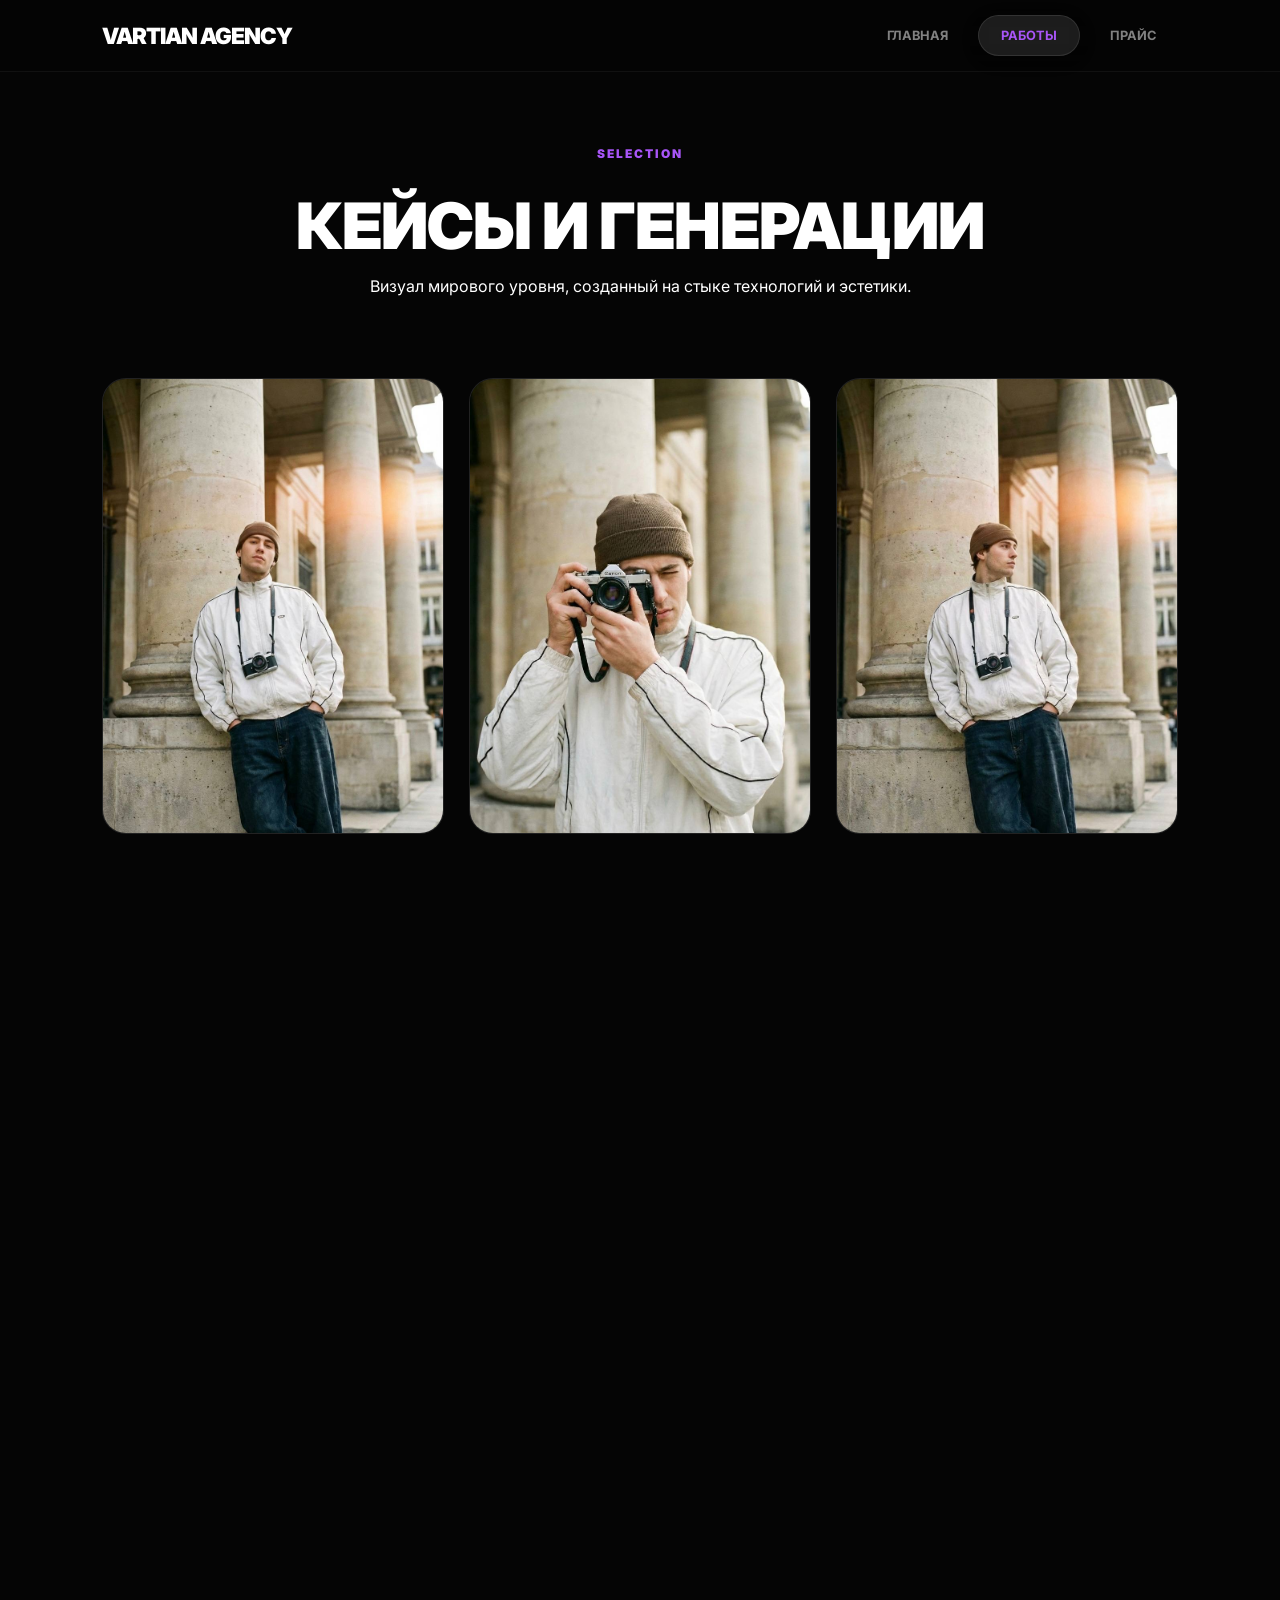
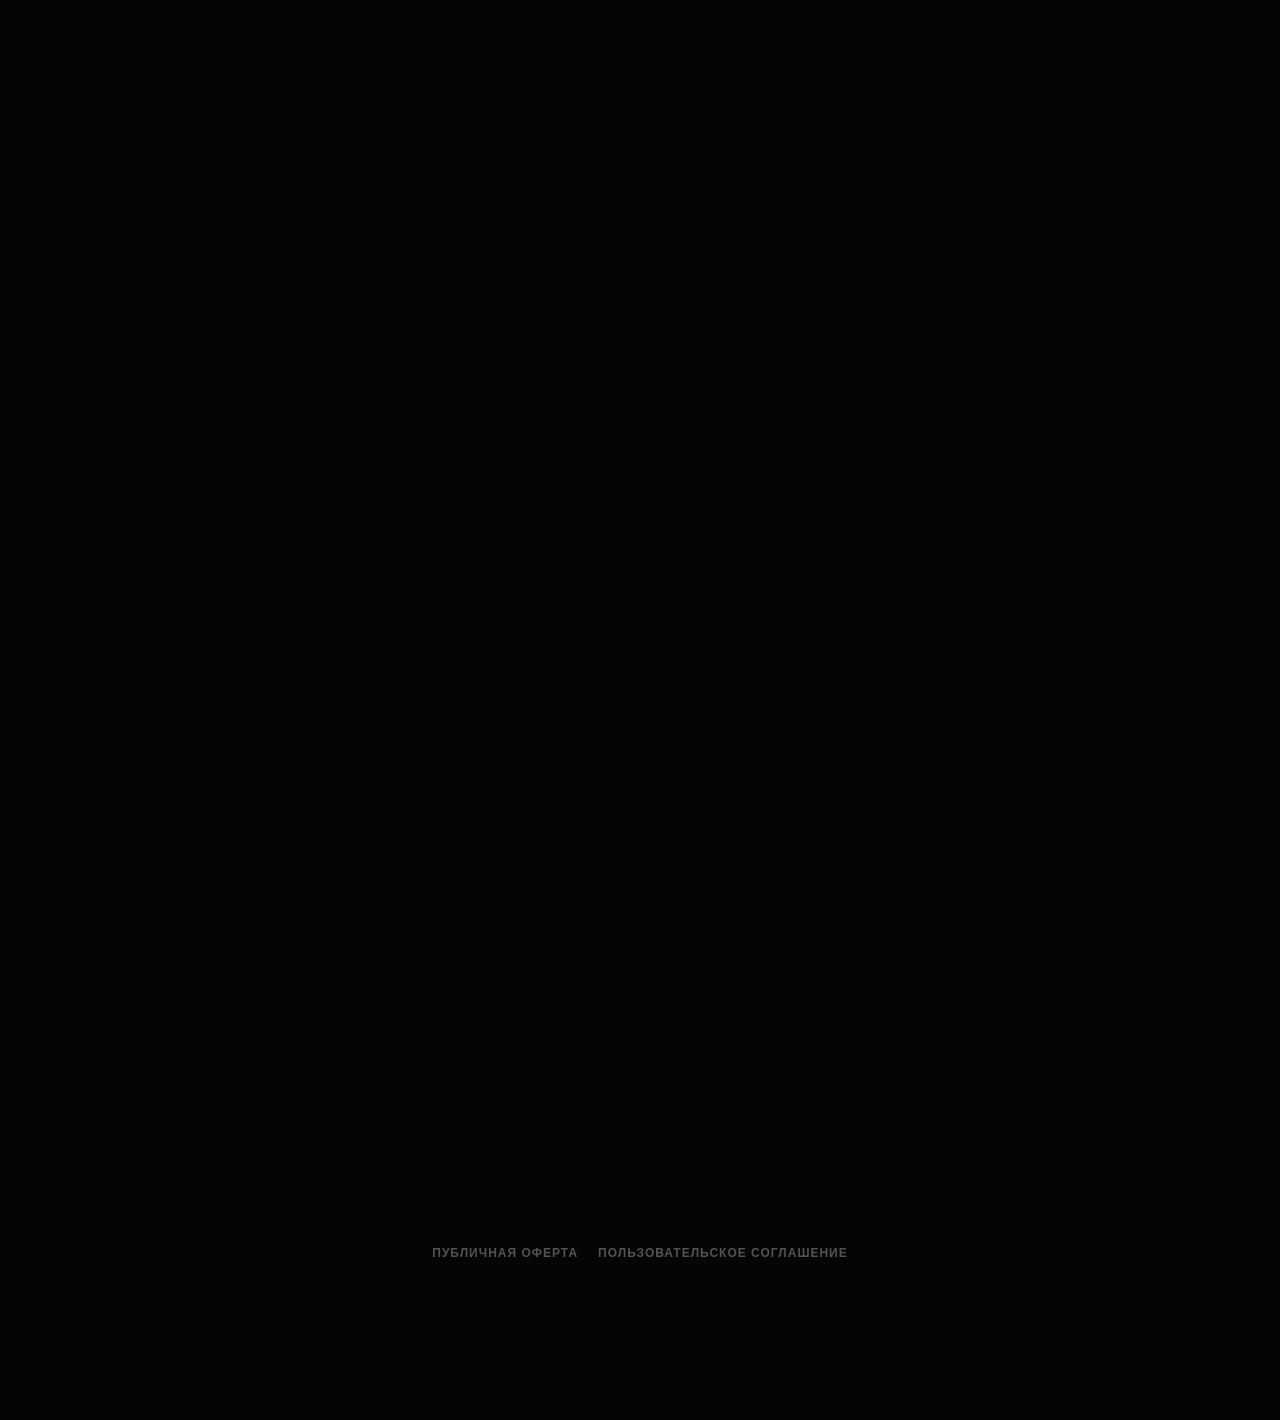
==== portfolio.html @ c9caf57c "Add files via upload" ====
<!DOCTYPE html>
<html lang="ru">
<head>
    <meta charset="UTF-8">
    <meta name="viewport" content="width=device-width, initial-scale=1.0">
    <title>Работы | Vartian Agency</title>
    
    <!-- Премиальный шрифт Inter -->
    <link href="https://fonts.googleapis.com/css2?family=Inter:wght@400;700;900&display=swap" rel="stylesheet">
    
    <!-- Анимации AOS -->
    <link href="https://unpkg.com/aos@2.3.1/dist/aos.css" rel="stylesheet">
    
    <!-- Твой файл стилей -->
    <link rel="stylesheet" href="style.css">
</head>
<body>

    <!-- НАВИГАЦИЯ: Liquid Glass (Работы активны) -->
    <nav>
        <div class="logo">Vartian Agency</div>
        <div class="nav-links">
            <a href="index.html">Главная</a>
            <a href="portfolio.html" class="active">Работы</a>
            <a href="prices.html">Прайс</a>
        </div>
    </nav>

    <section class="content-page">
        <!-- Шапка страницы -->
        <header class="page-header" data-aos="fade-down">
            <span class="tag">Selection</span>
            <h1>КЕЙСЫ И ГЕНЕРАЦИИ</h1>
            <p>Визуал мирового уровня, созданный на стыке технологий и эстетики.</p>
        </header>

        <!-- ГРИД РАБОТ (3 колонки x 5 рядов = 15 работ) -->
        <div class="portfolio-grid">
            
            <!-- РЯД 1 -->
            <div class="portfolio-item" data-aos="fade-up">
                <div class="item-overlay"><span>ART 1</span></div>
                <img src="img/1.jpg" alt="Vartian Agency Work 1">
            </div>
            <div class="portfolio-item" data-aos="fade-up" data-aos-delay="100">
                <div class="item-overlay"><span>ART 2</span></div>
                <img src="img/2.jpg" alt="Vartian Agency Work 2">
            </div>
            <div class="portfolio-item" data-aos="fade-up" data-aos-delay="200">
                <div class="item-overlay"><span>ART 3</span></div>
                <img src="img/3.jpg" alt="Vartian Agency Work 3">
            </div>

            <!-- РЯД 2 -->
            <div class="portfolio-item" data-aos="fade-up">
                <div class="item-overlay"><span>ART 4</span></div>
                <img src="img/4.jpg" alt="Vartian Agency Work 4">
            </div>
            <div class="portfolio-item" data-aos="fade-up" data-aos-delay="100">
                <div class="item-overlay"><span>ART 5</span></div>
                <img src="img/5.jpg" alt="Vartian Agency Work 5">
            </div>
            <div class="portfolio-item" data-aos="fade-up" data-aos-delay="200">
                <div class="item-overlay"><span>ART 6</span></div>
                <img src="img/6.jpg" alt="Vartian Agency Work 6">
            </div>

            <!-- РЯД 3 -->
            <div class="portfolio-item" data-aos="fade-up">
                <div class="item-overlay"><span>ART 7</span></div>
                <img src="img/7.jpg" alt="Vartian Agency Work 7">
            </div>
            <div class="portfolio-item" data-aos="fade-up" data-aos-delay="100">
                <div class="item-overlay"><span>ART 8</span></div>
                <img src="img/8.jpg" alt="Vartian Agency Work 8">
            </div>
            <div class="portfolio-item" data-aos="fade-up" data-aos-delay="200">
                <div class="item-overlay"><span>ART 9</span></div>
                <img src="img/9.jpg" alt="Vartian Agency Work 9">
            </div>

            <!-- РЯД 4 -->
            <div class="portfolio-item" data-aos="fade-up">
                <div class="item-overlay"><span>ART 10</span></div>
                <img src="img/10.jpg" alt="Vartian Agency Work 10">
            </div>
            <div class="portfolio-item" data-aos="fade-up" data-aos-delay="100">
                <div class="item-overlay"><span>ART 11</span></div>
                <img src="img/11.jpg" alt="Vartian Agency Work 11">
            </div>
            <div class="portfolio-item" data-aos="fade-up" data-aos-delay="200">
                <div class="item-overlay"><span>ART 12</span></div>
                <img src="img/12.jpg" alt="Vartian Agency Work 12">
            </div>

            <!-- РЯД 5 (НОВЫЙ) -->
            <div class="portfolio-item" data-aos="fade-up">
                <div class="item-overlay"><span>ART 13</span></div>
                <img src="img/13.jpg" alt="Vartian Agency Work 13">
            </div>
            <div class="portfolio-item" data-aos="fade-up" data-aos-delay="100">
                <div class="item-overlay"><span>ART 14</span></div>
                <img src="img/14.jpg" alt="Vartian Agency Work 14">
            </div>
            <div class="portfolio-item" data-aos="fade-up" data-aos-delay="200">
                <div class="item-overlay"><span>ART 15</span></div>
                <img src="img/15.jpg" alt="Vartian Agency Work 15">
            </div>

        </div>
    </section>

    <!-- ЮРИДИЧЕСКИЙ БЛОК -->
    <div class="legal-footer">
        <button class="legal-btn" onclick="openModal('oferta')">Публичная оферта</button>
        <button class="legal-btn" onclick="openModal('agreement')">Пользовательское соглашение</button>
    </div>

    <!-- МОДАЛКА: ОФЕРТА -->
    <div id="oferta" class="modal-overlay" onclick="closeModal('oferta')">
        <div class="modal-content" onclick="event.stopPropagation()">
            <button class="modal-close" onclick="closeModal('oferta')">&times;</button>
            <h2 style="margin-bottom:25px;">ПУБЛИЧНАЯ ОФЕРТА</h2>
            <p>Настоящая оферта является официальным предложением Леонида Вартиана (далее — Исполнитель) для любого физического или юридического лица (далее — Заказчик) заключить договор на оказание услуг по генерации AI-визуала.</p>
            <p><b>1. Предмет договора:</b> Создание цифровых изображений и видеороликов с использованием нейросетей по техническому заданию Заказчика.</p>
            <p><b>2. Оплата:</b> Услуги оказываются на условиях 100% предоплаты, если иное не оговорено индивидуально.</p>
            <p><b>3. Права:</b> Все исключительные права на финальные изображения переходят к Заказчику после полной оплаты.</p>
        </div>
    </div>

    <!-- МОДАЛКА: СОГЛАШЕНИЕ -->
    <div id="agreement" class="modal-overlay" onclick="closeModal('agreement')">
        <div class="modal-content" onclick="event.stopPropagation()">
            <button class="modal-close" onclick="closeModal('agreement')">&times;</button>
            <h2 style="margin-bottom:25px;">ПОЛЬЗОВАТЕЛЬСКОЕ СОГЛАШЕНИЕ</h2>
            <p>Используя данный сайт, вы соглашаетесь с условиями использования материалов и политикой конфиденциальности.</p>
            <p><b>1.</b> Сайт носит информационный характер и представляет портфолио AI-креатора Леонида Вартиана.</p>
            <p><b>2.</b> Копирование и использование изображений из раздела "Портфолио" без разрешения автора запрещено.</p>
            <p><b>3.</b> Исполнитель не несет ответственности за то, как Заказчик использует сгенерированный контент в дальнейшем.</p>
        </div>
    </div>

    <footer></footer>

    <!-- Скрипты -->
    <script src="https://unpkg.com/aos@2.3.1/dist/aos.js"></script>
    <script>
        AOS.init({ duration: 1000 });

        function openModal(id) { 
            const m = document.getElementById(id);
            if(m) { 
                m.style.display = 'flex'; 
                document.body.style.overflow = 'hidden'; 
            }
        }
        function closeModal(id) { 
            const m = document.getElementById(id);
            if(m) { 
                m.style.display = 'none'; 
                document.body.style.overflow = 'auto'; 
            }
        }
    </script>
</body>
</html>
---- style.css ----
/* =========================================
   1. ФУНДАМЕНТ
   ========================================= */
:root {
    --bg: #050505;
    --card: #0f0f0f;
    --accent: #a855f7;
    --text: #ffffff;
    --text-dim: #a1a1aa;
    --border: rgba(255, 255, 255, 0.08);
    --transition: 0.4s cubic-bezier(0.4, 0, 0.2, 1);
}

* { margin: 0; padding: 0; box-sizing: border-box; }
html { scroll-behavior: smooth; }
body { font-family: 'Inter', sans-serif; background-color: var(--bg); color: var(--text); line-height: 1.5; overflow-x: hidden; }

/* 2. НАВИГАЦИЯ (LIQUID GLASS) */
nav {
    position: fixed; top: 0; width: 100%; display: flex; justify-content: space-between; align-items: center;
    padding: 15px 8%; background: rgba(5, 5, 5, 0.75); backdrop-filter: blur(20px); -webkit-backdrop-filter: blur(20px);
    z-index: 1000; border-bottom: 1px solid rgba(255, 255, 255, 0.05);
}
.logo { font-weight: 900; font-size: 1.4rem; letter-spacing: -1px; text-transform: uppercase; }
.nav-links { display: flex; align-items: center; gap: 8px; }
.nav-links a {
    color: var(--text); text-decoration: none; font-size: 0.8rem; font-weight: 700; text-transform: uppercase;
    padding: 10px 22px; border-radius: 50px; transition: all 0.4s; opacity: 0.5;
}
.nav-links a.active {
    opacity: 1; color: var(--accent); background: rgba(255, 255, 255, 0.1); 
    backdrop-filter: blur(12px); border: 1px solid rgba(255, 255, 255, 0.1);
    box-shadow: 0 4px 15px rgba(0, 0, 0, 0.4);
}

/* 3. ГЛАВНАЯ СТРАНИЦА (HERO & ABOUT) */
.hero { height: 100vh; display: flex; flex-direction: column; justify-content: center; align-items: center; text-align: center; padding: 0 10%; }
.hero h1 { font-size: clamp(3rem, 10vw, 6.5rem); line-height: 0.95; font-weight: 900; letter-spacing: -3px; margin-bottom: 25px; }
.hero h1 span { background: linear-gradient(to bottom, #fff, var(--accent)); -webkit-background-clip: text; -webkit-text-fill-color: transparent; }
.hero p { color: var(--text-dim); max-width: 550px; font-size: 1.1rem; margin-bottom: 35px; }
.hero-btns { display: flex; gap: 15px; }

.about-section { padding: 100px 8%; }
.about-content { display: flex; align-items: center; justify-content: space-between; gap: 60px; max-width: 1200px; margin: 0 auto; }
.about-content .text-block { flex: 1.2; text-align: left; }
.about-content h2 { font-size: 2.8rem; text-align: left; margin-bottom: 25px; line-height: 1.1; font-weight: 900; }
.about-content p { color: var(--text-dim); font-size: 1.05rem; margin-bottom: 20px; }

.image-placeholder { 
    flex: 0.8; height: 500px; background: #111; border-radius: 30px; 
    position: relative; border: 1px solid var(--border); overflow: hidden; 
}
.image-placeholder img { width: 100%; height: 100%; object-fit: cover; display: block; }

/* 4. ЗАГОЛОВКИ СЕКЦИЙ И ПРЕИМУЩЕСТВА */
.section-title-styled { text-align: center; margin-bottom: 60px; }
.section-title-styled h2 { font-size: clamp(2.5rem, 5vw, 3.5rem); font-weight: 900; text-transform: uppercase; letter-spacing: -1px; }

.benefit-grid { display: grid; grid-template-columns: repeat(auto-fit, minmax(280px, 1fr)); gap: 25px; max-width: 1100px; margin: 0 auto; }
.benefit-card { background: var(--card); padding: 40px; border-radius: 28px; border: 1px solid var(--border); transition: 0.3s; }
.benefit-card h3 { font-size: 1.35rem; font-weight: 800; margin-bottom: 15px; color: #fff; }

/* 5. ПОРТФОЛИО ГРИД (3 КОЛОНКИ) */
.content-page { padding: 140px 8% 50px; }
.page-header { text-align: center; margin-bottom: 80px; }
.page-header h1 { font-size: clamp(2.5rem, 5vw, 4rem); font-weight: 900; text-transform: uppercase; letter-spacing: -1px; }

.portfolio-grid { display: grid; grid-template-columns: repeat(3, 1fr); gap: 25px; max-width: 1400px; margin: 0 auto; }
.portfolio-item { background: var(--card); border-radius: 24px; border: 1px solid var(--border); aspect-ratio: 3/4; overflow: hidden; position: relative; transition: 0.4s; }
.portfolio-item img { width: 100%; height: 100%; object-fit: cover; display: block; }
.item-overlay { position: absolute; top: 0; left: 0; width: 100%; height: 100%; background: rgba(168, 85, 247, 0.5); backdrop-filter: blur(6px); display: flex; align-items: center; justify-content: center; opacity: 0; transition: 0.3s; z-index: 2; }
.item-overlay span { font-weight: 900; text-transform: uppercase; font-size: 0.85rem; letter-spacing: 1px; }

/* 6. ПРАЙС-ЛИСТ */
.price-section-title { text-align: center; width: 100%; margin: 100px auto 60px; display: flex; flex-direction: column; align-items: center; }
.price-section-title h2 { font-size: clamp(2.5rem, 5vw, 4rem); font-weight: 900; text-transform: uppercase; letter-spacing: -1px; }

.price-grid { display: grid; grid-template-columns: repeat(auto-fit, minmax(320px, 1fr)); gap: 30px; max-width: 1200px; margin: 0 auto; }
.price-card { 
    background: linear-gradient(145deg, #0f0f0f, #050505); 
    padding: 50px 40px; border-radius: 35px; border: 1px solid var(--border); 
    display: flex; flex-direction: column; transition: var(--transition); 
    box-shadow: inset 0 0 20px rgba(255, 255, 255, 0.01);
}
.price-card:hover { border-color: rgba(168, 85, 247, 0.4); transform: translateY(-5px); box-shadow: 0 10px 30px rgba(0, 0, 0, 0.5), inset 0 0 20px rgba(168, 85, 247, 0.05); }
.price-card.exclusive { border: 2px solid var(--accent); box-shadow: 0 0 30px rgba(168, 85, 247, 0.1); }
.cost { font-size: 2.5rem; font-weight: 900; margin: 20px 0; color: #fff; letter-spacing: -1px; }
.price-card ul { list-style: none; margin: 20px 0; flex-grow: 1; }
.price-card ul li::before { content: "—"; color: var(--accent); margin-right: 12px; font-weight: bold; }

/* 7. MODERN CTA (С ЖИРНЫМ ШРИФТОМ) */
.modern-cta { padding: 150px 0; text-align: center; border-top: 1px solid rgba(255,255,255,0.05); margin-top: 100px; }
.cta-tag { font-weight: 900; font-size: 0.85rem; text-transform: uppercase; letter-spacing: 5px; color: var(--accent); display: block; margin-bottom: 35px; }
.modern-cta h2 { font-size: clamp(3.5rem, 12vw, 8.5rem); font-weight: 900; letter-spacing: -5px; line-height: 0.85; margin-bottom: 50px; }
.modern-cta h2 span { color: transparent; -webkit-text-stroke: 1px rgba(255,255,255,0.3); }

.cta-action p { 
    color: #fff; font-size: 1.4rem; max-width: 700px; margin: 0 auto 50px; 
    line-height: 1.4; font-weight: 900; letter-spacing: 2px; 
    text-transform: uppercase; opacity: 0.9; text-shadow: 0 0 20px rgba(168, 85, 247, 0.3); 
}

/* 8. МАНИФЕСТ (ИСПРАВЛЕННЫЙ ОТСТУП) */
.manifesto { 
    padding: 120px 8% 80px; /* Увеличил отступ сверху, чтобы блоки не слипались */
    display: flex; justify-content: center; 
}
.manifesto-box { 
    background: linear-gradient(135deg, #0a0a0a, #000); padding: 85px 50px; 
    border-radius: 45px; text-align: center; border: 1px solid var(--accent); 
    max-width: 950px; width: 100%; display: flex; flex-direction: column; align-items: center; 
}
.manifesto-box h2 { font-size: clamp(2.5rem, 5vw, 3.5rem); font-weight: 900; margin-bottom: 25px; }
.manifesto-box p { color: var(--text-dim); font-size: 1.15rem; max-width: 720px; margin-bottom: 50px; line-height: 1.6; }

/* 9. ЮРИДИЧЕСКИЙ БЛОК (Z-INDEX 9999) */
.legal-footer { padding: 40px 0 60px; text-align: center; display: flex; justify-content: center; gap: 20px; }
.legal-btn { background: none; border: none; color: var(--text-dim); font-size: 0.75rem; font-weight: 700; text-transform: uppercase; letter-spacing: 1px; cursor: pointer; opacity: 0.5; transition: 0.3s; }
.legal-btn:hover { opacity: 1; color: var(--accent); }

.modal-overlay { position: fixed; top: 0; left: 0; width: 100%; height: 100%; background: rgba(0,0,0,0.9); backdrop-filter: blur(15px); -webkit-backdrop-filter: blur(15px); display: none; justify-content: center; align-items: center; z-index: 9999; }
.modal-content { background: var(--card); width: 90%; max-width: 550px; border-radius: 35px; padding: 50px 40px; border: 1px solid var(--border); position: relative; max-height: 85vh; overflow-y: auto; text-align: left; }
.modal-close { position: absolute; top: 25px; right: 25px; color: #fff; font-size: 2.2rem; border: none; background: none; cursor: pointer; line-height: 1; opacity: 0.5; transition: 0.3s; }

/* 10. КНОПКИ (ВОССТАНОВЛЕНИЕ ДИЗАЙНА) */
.tag, .alert { font-weight: 900; font-size: 0.75rem; text-transform: uppercase; letter-spacing: 2px; color: var(--accent); margin-bottom: 15px; display: inline-block; }
.alert { background: var(--accent); color: #fff; padding: 5px 15px; border-radius: 6px; }

.btn-main { 
    display: inline-block; background: var(--accent); color: white; padding: 18px 45px; 
    border-radius: 16px; text-decoration: none; font-weight: 700; transition: var(--transition); 
    border: none; box-shadow: 0 4px 15px rgba(168, 85, 247, 0.1); 
}
.btn-outline { 
    display: inline-block; 
    border: 2px solid rgba(255, 255, 255, 0.1); /* Вернул рамку */
    color: white; 
    padding: 18px 45px; 
    border-radius: 16px; 
    text-decoration: none; 
    font-weight: 700; 
    transition: var(--transition);
}
.btn-main:hover { box-shadow: 0 10px 40px rgba(168, 85, 247, 0.4); transform: translateY(-4px); }
.btn-outline:hover { border-color: var(--accent); color: var(--accent); transform: translateY(-4px); }

/* АДАПТИВНОСТЬ */
@media (max-width: 1100px) { .portfolio-grid { grid-template-columns: repeat(2, 1fr); } .about-content { flex-direction: column; text-align: center; } }
@media (max-width: 768px) { nav { padding: 15px 5%; } .nav-links { display: none; } .portfolio-grid { grid-template-columns: 1fr; } .hero h1 { font-size: 3.5rem; } .modern-cta h2 { font-size: 3.5rem; letter-spacing: -1px; } }

footer { height: 100px; }
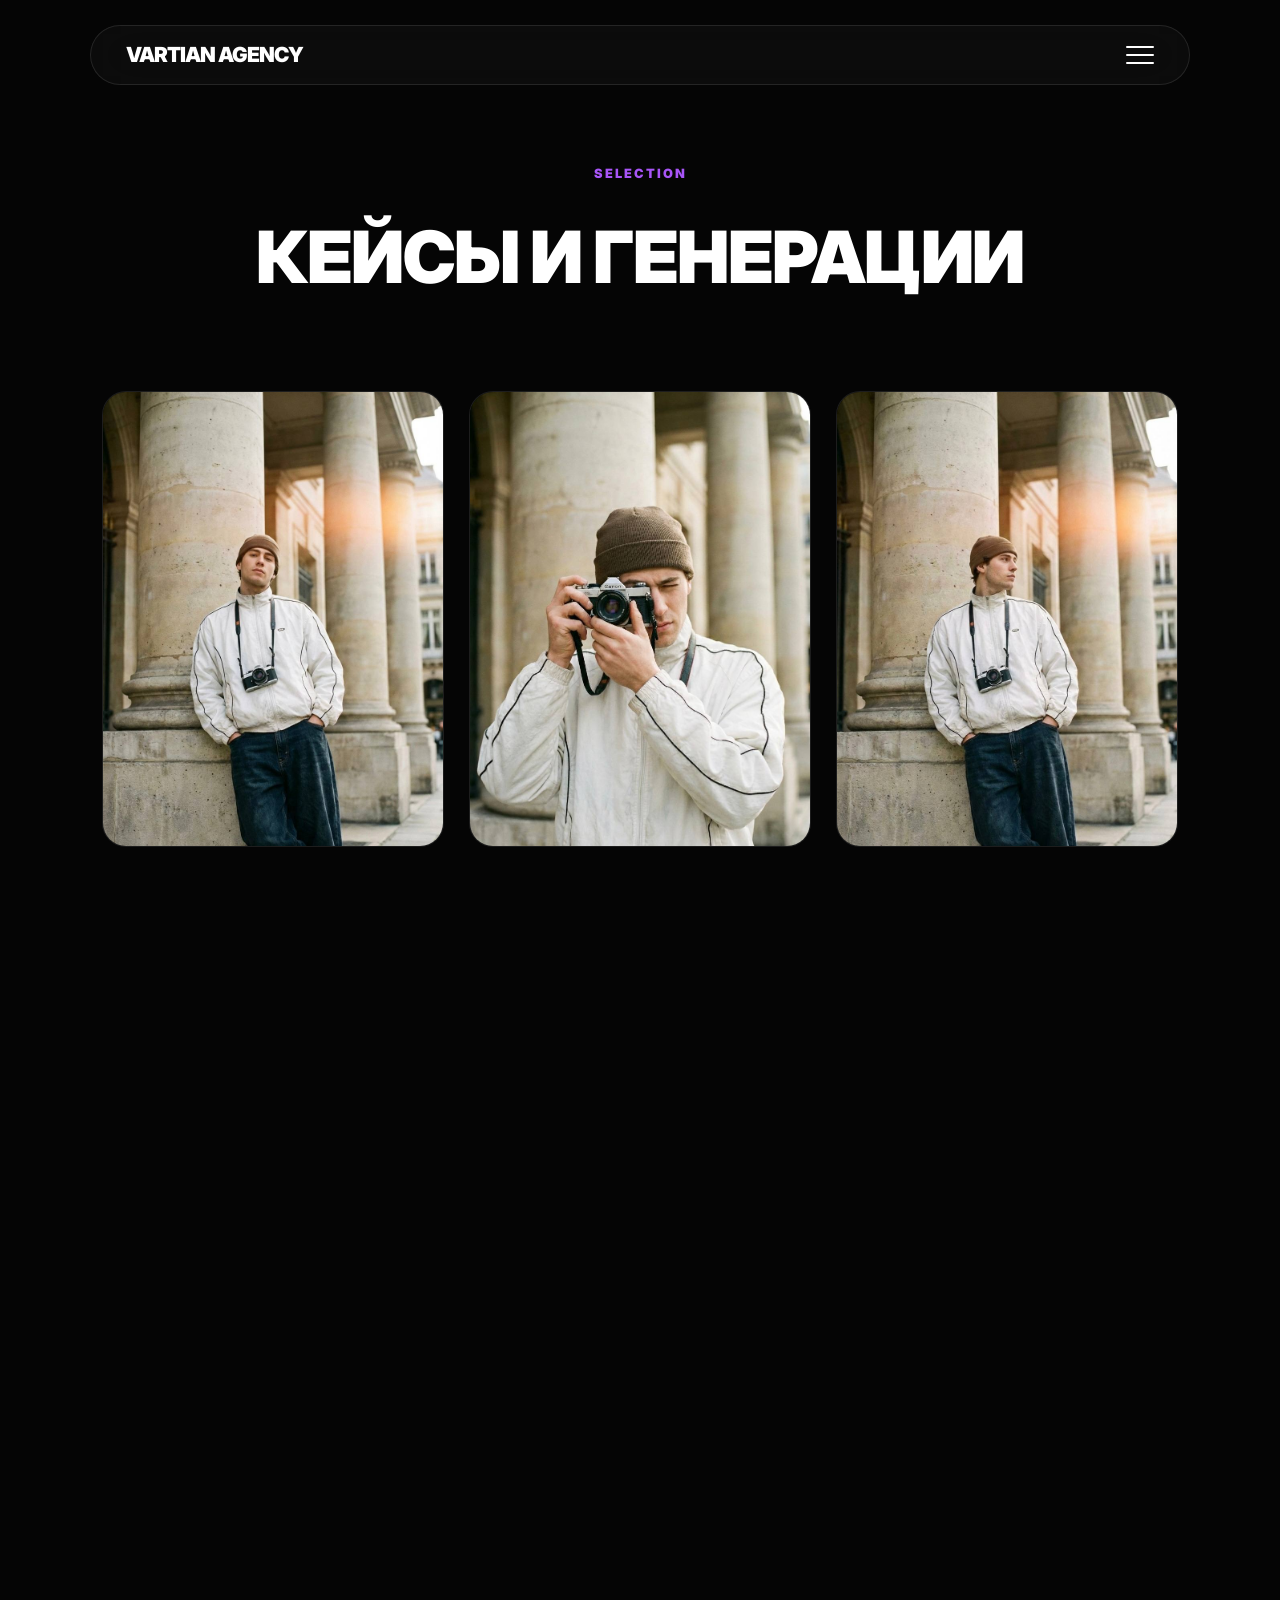
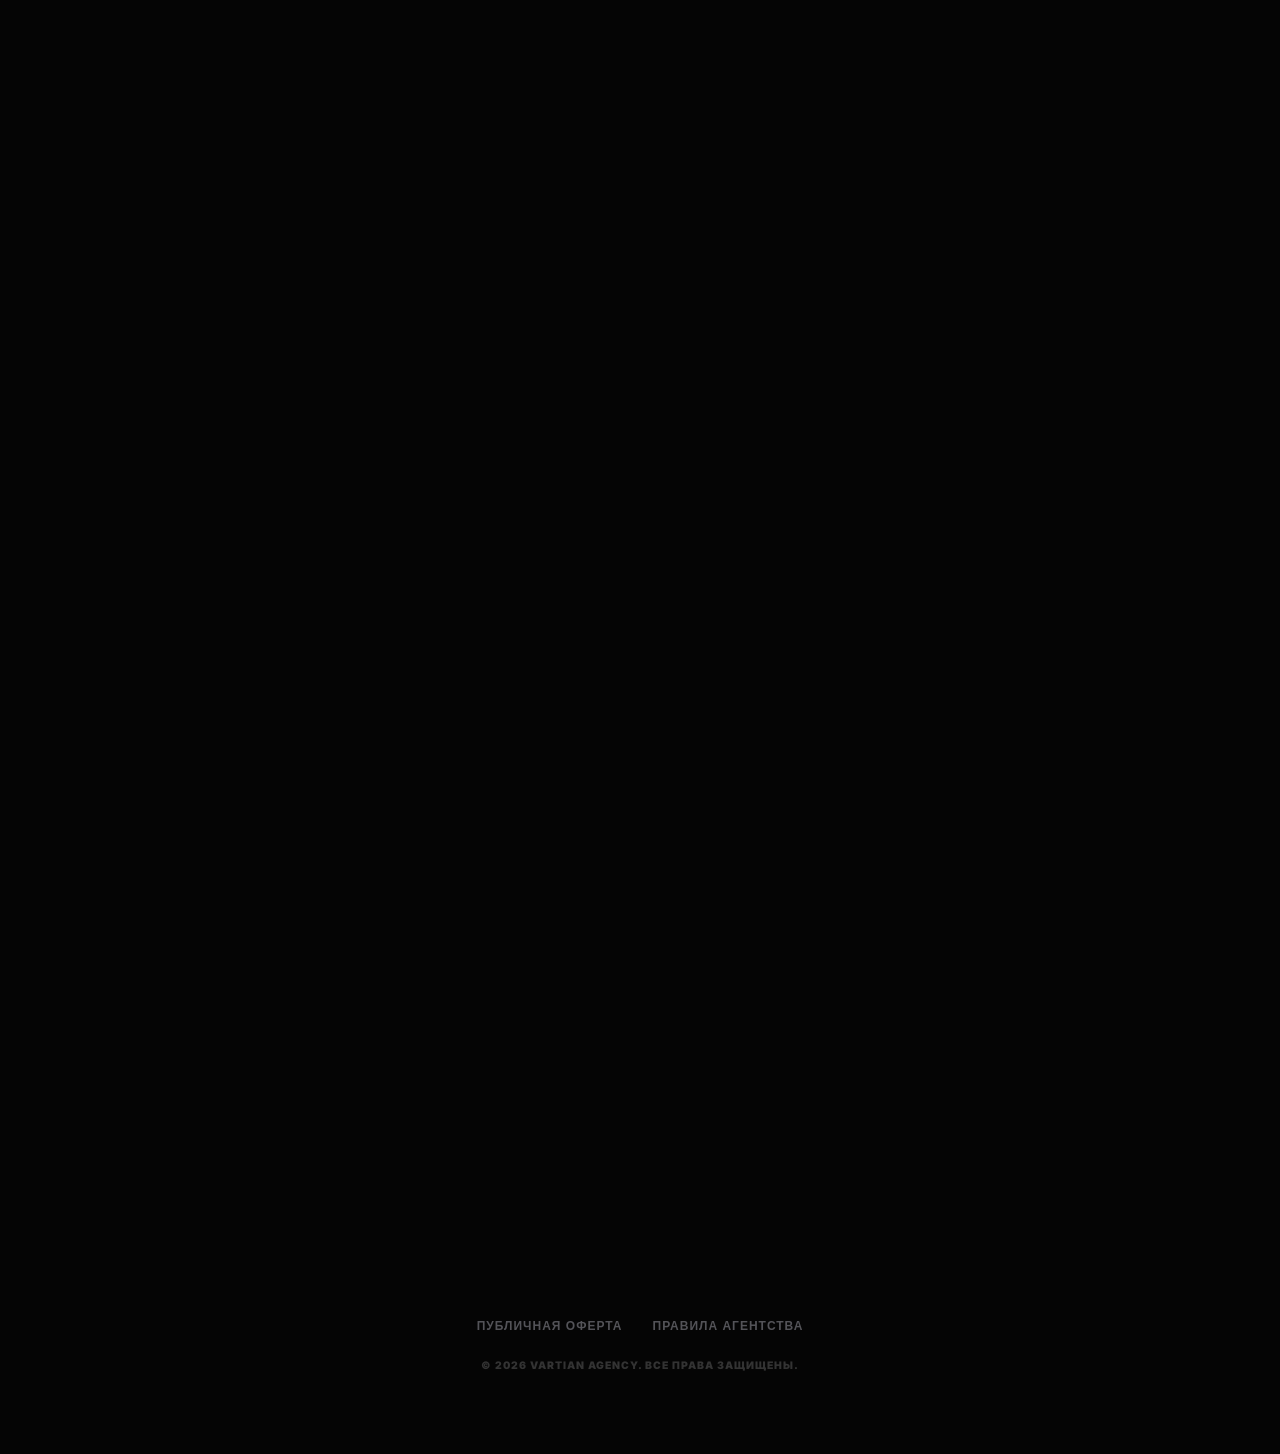
==== commit 0bb71973: "Add files via upload" ====
--- a/portfolio.html
+++ b/portfolio.html
@@ -3,164 +3,85 @@
 <head>
     <meta charset="UTF-8">
     <meta name="viewport" content="width=device-width, initial-scale=1.0">
-    <title>Работы | Vartian Agency</title>
-    
-    <!-- Премиальный шрифт Inter -->
-    <link href="https://fonts.googleapis.com/css2?family=Inter:wght@400;700;900&display=swap" rel="stylesheet">
-    
-    <!-- Анимации AOS -->
+    <title>Кейсы | Vartian Agency</title>
+    <link rel="stylesheet" href="style.css">
     <link href="https://unpkg.com/aos@2.3.1/dist/aos.css" rel="stylesheet">
-    
-    <!-- Твой файл стилей -->
-    <link rel="stylesheet" href="style.css">
 </head>
 <body>
+    <header class="nav-container">
+        <a href="index.html" class="logo">Vartian Agency</a>
+        <div class="menu-btn" id="menuToggle"><span></span><span></span><span></span></div>
+    </header>
 
-    <!-- НАВИГАЦИЯ: Liquid Glass (Работы активны) -->
-    <nav>
-        <div class="logo">Vartian Agency</div>
-        <div class="nav-links">
-            <a href="index.html">Главная</a>
-            <a href="portfolio.html" class="active">Работы</a>
-            <a href="prices.html">Прайс</a>
-        </div>
-    </nav>
+    <div class="full-menu" id="fullMenu">
+        <a href="portfolio.html">Кейсы</a>
+        <a href="prices.html">Услуги</a>
+        <a href="https://t.me/official_vartian" target="_blank">Контакты</a>
+    </div>
 
     <section class="content-page">
-        <!-- Шапка страницы -->
         <header class="page-header" data-aos="fade-down">
             <span class="tag">Selection</span>
             <h1>КЕЙСЫ И ГЕНЕРАЦИИ</h1>
-            <p>Визуал мирового уровня, созданный на стыке технологий и эстетики.</p>
         </header>
 
-        <!-- ГРИД РАБОТ (3 колонки x 5 рядов = 15 работ) -->
         <div class="portfolio-grid">
-            
-            <!-- РЯД 1 -->
-            <div class="portfolio-item" data-aos="fade-up">
-                <div class="item-overlay"><span>ART 1</span></div>
-                <img src="img/1.jpg" alt="Vartian Agency Work 1">
-            </div>
-            <div class="portfolio-item" data-aos="fade-up" data-aos-delay="100">
-                <div class="item-overlay"><span>ART 2</span></div>
-                <img src="img/2.jpg" alt="Vartian Agency Work 2">
-            </div>
-            <div class="portfolio-item" data-aos="fade-up" data-aos-delay="200">
-                <div class="item-overlay"><span>ART 3</span></div>
-                <img src="img/3.jpg" alt="Vartian Agency Work 3">
-            </div>
-
-            <!-- РЯД 2 -->
-            <div class="portfolio-item" data-aos="fade-up">
-                <div class="item-overlay"><span>ART 4</span></div>
-                <img src="img/4.jpg" alt="Vartian Agency Work 4">
-            </div>
-            <div class="portfolio-item" data-aos="fade-up" data-aos-delay="100">
-                <div class="item-overlay"><span>ART 5</span></div>
-                <img src="img/5.jpg" alt="Vartian Agency Work 5">
-            </div>
-            <div class="portfolio-item" data-aos="fade-up" data-aos-delay="200">
-                <div class="item-overlay"><span>ART 6</span></div>
-                <img src="img/6.jpg" alt="Vartian Agency Work 6">
-            </div>
-
-            <!-- РЯД 3 -->
-            <div class="portfolio-item" data-aos="fade-up">
-                <div class="item-overlay"><span>ART 7</span></div>
-                <img src="img/7.jpg" alt="Vartian Agency Work 7">
-            </div>
-            <div class="portfolio-item" data-aos="fade-up" data-aos-delay="100">
-                <div class="item-overlay"><span>ART 8</span></div>
-                <img src="img/8.jpg" alt="Vartian Agency Work 8">
-            </div>
-            <div class="portfolio-item" data-aos="fade-up" data-aos-delay="200">
-                <div class="item-overlay"><span>ART 9</span></div>
-                <img src="img/9.jpg" alt="Vartian Agency Work 9">
-            </div>
-
-            <!-- РЯД 4 -->
-            <div class="portfolio-item" data-aos="fade-up">
-                <div class="item-overlay"><span>ART 10</span></div>
-                <img src="img/10.jpg" alt="Vartian Agency Work 10">
-            </div>
-            <div class="portfolio-item" data-aos="fade-up" data-aos-delay="100">
-                <div class="item-overlay"><span>ART 11</span></div>
-                <img src="img/11.jpg" alt="Vartian Agency Work 11">
-            </div>
-            <div class="portfolio-item" data-aos="fade-up" data-aos-delay="200">
-                <div class="item-overlay"><span>ART 12</span></div>
-                <img src="img/12.jpg" alt="Vartian Agency Work 12">
-            </div>
-
-            <!-- РЯД 5 (НОВЫЙ) -->
-            <div class="portfolio-item" data-aos="fade-up">
-                <div class="item-overlay"><span>ART 13</span></div>
-                <img src="img/13.jpg" alt="Vartian Agency Work 13">
-            </div>
-            <div class="portfolio-item" data-aos="fade-up" data-aos-delay="100">
-                <div class="item-overlay"><span>ART 14</span></div>
-                <img src="img/14.jpg" alt="Vartian Agency Work 14">
-            </div>
-            <div class="portfolio-item" data-aos="fade-up" data-aos-delay="200">
-                <div class="item-overlay"><span>ART 15</span></div>
-                <img src="img/15.jpg" alt="Vartian Agency Work 15">
-            </div>
-
+            <div class="portfolio-item" data-aos="fade-up"><div class="item-overlay"><span>ART 1</span></div><img src="img/1.jpg"></div>
+            <div class="portfolio-item" data-aos="fade-up" data-aos-delay="100"><div class="item-overlay"><span>ART 2</span></div><img src="img/2.jpg"></div>
+            <div class="portfolio-item" data-aos="fade-up" data-aos-delay="200"><div class="item-overlay"><span>ART 3</span></div><img src="img/3.jpg"></div>
+            <div class="portfolio-item" data-aos="fade-up"><div class="item-overlay"><span>ART 4</span></div><img src="img/4.jpg"></div>
+            <div class="portfolio-item" data-aos="fade-up" data-aos-delay="100"><div class="item-overlay"><span>ART 5</span></div><img src="img/5.jpg"></div>
+            <div class="portfolio-item" data-aos="fade-up" data-aos-delay="200"><div class="item-overlay"><span>ART 6</span></div><img src="img/6.jpg"></div>
+            <div class="portfolio-item" data-aos="fade-up"><div class="item-overlay"><span>ART 7</span></div><img src="img/7.jpg"></div>
+            <div class="portfolio-item" data-aos="fade-up" data-aos-delay="100"><div class="item-overlay"><span>ART 8</span></div><img src="img/8.jpg"></div>
+            <div class="portfolio-item" data-aos="fade-up" data-aos-delay="200"><div class="item-overlay"><span>ART 9</span></div><img src="img/9.jpg"></div>
+            <div class="portfolio-item" data-aos="fade-up"><div class="item-overlay"><span>ART 10</span></div><img src="img/10.jpg"></div>
+            <div class="portfolio-item" data-aos="fade-up" data-aos-delay="100"><div class="item-overlay"><span>ART 11</span></div><img src="img/11.jpg"></div>
+            <div class="portfolio-item" data-aos="fade-up" data-aos-delay="200"><div class="item-overlay"><span>ART 12</span></div><img src="img/12.jpg"></div>
+            <div class="portfolio-item" data-aos="fade-up"><div class="item-overlay"><span>ART 13</span></div><img src="img/13.jpg"></div>
+            <div class="portfolio-item" data-aos="fade-up" data-aos-delay="100"><div class="item-overlay"><span>ART 14</span></div><img src="img/14.jpg"></div>
+            <div class="portfolio-item" data-aos="fade-up" data-aos-delay="200"><div class="item-overlay"><span>ART 15</span></div><img src="img/15.jpg"></div>
         </div>
     </section>
 
-    <!-- ЮРИДИЧЕСКИЙ БЛОК -->
     <div class="legal-footer">
-        <button class="legal-btn" onclick="openModal('oferta')">Публичная оферта</button>
-        <button class="legal-btn" onclick="openModal('agreement')">Пользовательское соглашение</button>
+        <div class="legal-links">
+            <button class="legal-btn" onclick="openModal('oferta')">Публичная оферта</button>
+            <button class="legal-btn" onclick="openModal('agreement')">Правила агентства</button>
+        </div>
+        <div class="copyright">© 2026 VARTIAN AGENCY. ВСЕ ПРАВА ЗАЩИЩЕНЫ.</div>
     </div>
 
-    <!-- МОДАЛКА: ОФЕРТА -->
+    <!-- МОДАЛКИ (БЕЗ СОКРАЩЕНИЙ) -->
     <div id="oferta" class="modal-overlay" onclick="closeModal('oferta')">
         <div class="modal-content" onclick="event.stopPropagation()">
             <button class="modal-close" onclick="closeModal('oferta')">&times;</button>
-            <h2 style="margin-bottom:25px;">ПУБЛИЧНАЯ ОФЕРТА</h2>
-            <p>Настоящая оферта является официальным предложением Леонида Вартиана (далее — Исполнитель) для любого физического или юридического лица (далее — Заказчик) заключить договор на оказание услуг по генерации AI-визуала.</p>
-            <p><b>1. Предмет договора:</b> Создание цифровых изображений и видеороликов с использованием нейросетей по техническому заданию Заказчика.</p>
-            <p><b>2. Оплата:</b> Услуги оказываются на условиях 100% предоплаты, если иное не оговорено индивидуально.</p>
-            <p><b>3. Права:</b> Все исключительные права на финальные изображения переходят к Заказчику после полной оплаты.</p>
+            <h2>ПУБЛИЧНАЯ ОФЕРТА</h2>
+            <p>Настоящий документ является официальным предложением (Публичной офертой) агентства <b>VARTIAN AGENCY</b> (далее — Исполнитель) по оказанию услуг генерации визуального контента на базе технологий Искусственного Интеллекта.</p>
+            <h3>1. ПРЕДМЕТ СОГЛАШЕНИЯ</h3><p>Исполнитель обязуется оказать услуги по созданию цифровых изображений и/или видеороликов в соответствии с Техническим Заданием (ТЗ) Заказчика, а Заказчик обязуется оплатить эти услуги.</p>
+            <h3>2. УСЛОВИЯ ОПЛАТЫ И ВОЗВРАТА</h3><ul><li>Услуги оказываются на условиях 100% предварительной оплаты.</li><li>Ввиду специфики использования вычислительных мощностей и затрат токенов нейросетей, денежные средства становятся <b>безвозвратными</b> сразу после начала процесса генерации (стадия «Render»).</li><li>Отказ от услуг после начала работы не влечет за собой возврат оплаты.</li></ul>
+            <h3>3. ОСОБЕННОСТИ ТЕХНОЛОГИИ</h3><p>Заказчик осознает, что ИИ-генерация является вероятностным процессом. Возможные визуальные артефакты признаются допустимыми и устраняются Исполнителем строго в рамках оговоренных раундов правок.</p>
+            <h3>4. ИНТЕЛЛЕКТУАЛЬНЫЕ ПРАВА</h3><p>Исключительные права на использование материалов переходят к Заказчику только <b>после 100% оплаты</b>. Исполнитель сохраняет право на размещение работ в портфолио.</p>
+        </div>
+    </div>
+    <div id="agreement" class="modal-overlay" onclick="closeModal('agreement')">
+        <div class="modal-content" onclick="event.stopPropagation()">
+            <button class="modal-close" onclick="closeModal('agreement')">&times;</button>
+            <h2>ПРАВИЛА АГЕНТСТВА</h2>
+            <h3>1. ОБЩИЕ ПОЛОЖЕНИЯ</h3><p>Сайт VARTIAN AGENCY является витриной услуг и портфолио Леонида Вартиана. Используя ресурс, вы подтверждаете свое согласие с данными правилами.</p>
+            <h3>2. СБОР И ХРАНЕНИЕ ДАННЫХ</h3><p>Мы собираем только те данные, которые вы предоставляете добровольно (имя, ниша, контакт). Мы гарантируем, что ваши контакты <b>не будут переданы</b> третьим лицам.</p>
+            <h3>3. ОТВЕТСТВЕННОСТЬ</h3><p>Исполнитель не несет ответственности за использование Заказчиком контента в целях, нарушающих законодательство страны Заказчика.</p>
         </div>
     </div>
 
-    <!-- МОДАЛКА: СОГЛАШЕНИЕ -->
-    <div id="agreement" class="modal-overlay" onclick="closeModal('agreement')">
-        <div class="modal-content" onclick="event.stopPropagation()">
-            <button class="modal-close" onclick="closeModal('agreement')">&times;</button>
-            <h2 style="margin-bottom:25px;">ПОЛЬЗОВАТЕЛЬСКОЕ СОГЛАШЕНИЕ</h2>
-            <p>Используя данный сайт, вы соглашаетесь с условиями использования материалов и политикой конфиденциальности.</p>
-            <p><b>1.</b> Сайт носит информационный характер и представляет портфолио AI-креатора Леонида Вартиана.</p>
-            <p><b>2.</b> Копирование и использование изображений из раздела "Портфолио" без разрешения автора запрещено.</p>
-            <p><b>3.</b> Исполнитель не несет ответственности за то, как Заказчик использует сгенерированный контент в дальнейшем.</p>
-        </div>
-    </div>
-
-    <footer></footer>
-
-    <!-- Скрипты -->
     <script src="https://unpkg.com/aos@2.3.1/dist/aos.js"></script>
     <script>
-        AOS.init({ duration: 1000 });
-
-        function openModal(id) { 
-            const m = document.getElementById(id);
-            if(m) { 
-                m.style.display = 'flex'; 
-                document.body.style.overflow = 'hidden'; 
-            }
-        }
-        function closeModal(id) { 
-            const m = document.getElementById(id);
-            if(m) { 
-                m.style.display = 'none'; 
-                document.body.style.overflow = 'auto'; 
-            }
-        }
+        AOS.init({ duration: 1000, once: false });
+        const menuBtn = document.getElementById('menuToggle');
+        const fullMenu = document.getElementById('fullMenu');
+        menuBtn.onclick = () => { menuBtn.classList.toggle('active'); fullMenu.classList.toggle('active'); document.body.style.overflow = fullMenu.classList.contains('active') ? 'hidden' : 'auto'; };
+        function openModal(id) { document.getElementById(id).style.display = 'flex'; document.body.style.overflow = 'hidden'; }
+        function closeModal(id) { document.getElementById(id).style.display = 'none'; document.body.style.overflow = 'auto'; }
     </script>
 </body>
 </html>
--- a/style.css
+++ b/style.css
@@ -1,151 +1,224 @@
 /* =========================================
-   1. ФУНДАМЕНТ
-   ========================================= */
+   1. БАЗА И ТИПОГРАФИКА
+   ========================================= */
+@import url('https://fonts.googleapis.com/css2?family=Inter:wght@100;300;400;700;900&display=swap');
+
 :root {
     --bg: #050505;
-    --card: #0f0f0f;
+    --card: #0a0a0a;
     --accent: #a855f7;
     --text: #ffffff;
     --text-dim: #a1a1aa;
     --border: rgba(255, 255, 255, 0.08);
-    --transition: 0.4s cubic-bezier(0.4, 0, 0.2, 1);
-}
-
-* { margin: 0; padding: 0; box-sizing: border-box; }
+    --glass-bg: rgba(255, 255, 255, 0.03);
+    --glass-border: rgba(255, 255, 255, 0.1);
+    --transition: 0.5s cubic-bezier(0.4, 0, 0.2, 1);
+}
+
+* { margin: 0; padding: 0; box-sizing: border-box; outline: none; }
 html { scroll-behavior: smooth; }
-body { font-family: 'Inter', sans-serif; background-color: var(--bg); color: var(--text); line-height: 1.5; overflow-x: hidden; }
-
-/* 2. НАВИГАЦИЯ (LIQUID GLASS) */
-nav {
-    position: fixed; top: 0; width: 100%; display: flex; justify-content: space-between; align-items: center;
-    padding: 15px 8%; background: rgba(5, 5, 5, 0.75); backdrop-filter: blur(20px); -webkit-backdrop-filter: blur(20px);
-    z-index: 1000; border-bottom: 1px solid rgba(255, 255, 255, 0.05);
-}
-.logo { font-weight: 900; font-size: 1.4rem; letter-spacing: -1px; text-transform: uppercase; }
-.nav-links { display: flex; align-items: center; gap: 8px; }
-.nav-links a {
-    color: var(--text); text-decoration: none; font-size: 0.8rem; font-weight: 700; text-transform: uppercase;
-    padding: 10px 22px; border-radius: 50px; transition: all 0.4s; opacity: 0.5;
-}
-.nav-links a.active {
-    opacity: 1; color: var(--accent); background: rgba(255, 255, 255, 0.1); 
-    backdrop-filter: blur(12px); border: 1px solid rgba(255, 255, 255, 0.1);
-    box-shadow: 0 4px 15px rgba(0, 0, 0, 0.4);
-}
-
-/* 3. ГЛАВНАЯ СТРАНИЦА (HERO & ABOUT) */
+body { 
+    font-family: 'Inter', sans-serif; 
+    background-color: var(--bg); 
+    color: var(--text); 
+    line-height: 1.5; 
+    overflow-x: hidden; 
+    -webkit-font-smoothing: antialiased; 
+}
+
+/* =========================================
+   2. ЛЕТАЮЩАЯ НАВИГАЦИЯ (ФИКСИРОВАННЫЙ РАЗМЕР)
+   ========================================= */
+.nav-container {
+    position: fixed; 
+    top: 25px; 
+    left: 50%; 
+    transform: translateX(-50%);
+    /* Жесткая фиксация размера для всех страниц */
+    width: 90%; 
+    max-width: 1100px; 
+    height: 60px; /* Фиксированная высота для стабильности */
+    z-index: 10000;
+    display: flex; 
+    justify-content: space-between; 
+    align-items: center;
+    padding: 0 35px; 
+    background: var(--glass-bg);
+    backdrop-filter: blur(25px); 
+    -webkit-backdrop-filter: blur(25px);
+    border-radius: 100px; 
+    border: 1px solid var(--glass-border);
+    box-shadow: none; /* Без грязных теней */
+}
+
+.logo { 
+    font-weight: 900; 
+    font-size: 1.3rem; 
+    letter-spacing: -1px; 
+    text-transform: uppercase; 
+    text-decoration: none; 
+    color: #fff; 
+    transition: 0.3s; 
+}
+.logo:hover { color: var(--accent); }
+
+.menu-btn { width: 28px; height: 18px; position: relative; cursor: pointer; display: flex; flex-direction: column; justify-content: space-between; }
+.menu-btn span { display: block; width: 100%; height: 2px; background: #fff; border-radius: 10px; transition: var(--transition); }
+.menu-btn.active span:nth-child(1) { transform: translateY(8px) rotate(45deg); }
+.menu-btn.active span:nth-child(2) { opacity: 0; }
+.menu-btn.active span:nth-child(3) { transform: translateY(-8px) rotate(-45deg); }
+
+.full-menu {
+    position: fixed; top: 0; left: 0; width: 100%; height: 100vh;
+    background: rgba(5, 5, 5, 0.98); backdrop-filter: blur(20px); z-index: 9999;
+    display: flex; flex-direction: column; justify-content: center; align-items: center; gap: 30px;
+    opacity: 0; visibility: hidden; transition: var(--transition);
+}
+.full-menu.active { opacity: 1; visibility: visible; }
+.full-menu a { font-size: clamp(1.5rem, 4vw, 2.5rem); font-weight: 900; color: #fff; text-decoration: none; text-transform: uppercase; transition: 0.3s; }
+.full-menu a:hover { color: var(--accent); letter-spacing: 4px; }
+
+/* =========================================
+   3. HERO И ГЛАВНАЯ ФРАЗА (ГРАДИЕНТ)
+   ========================================= */
 .hero { height: 100vh; display: flex; flex-direction: column; justify-content: center; align-items: center; text-align: center; padding: 0 10%; }
-.hero h1 { font-size: clamp(3rem, 10vw, 6.5rem); line-height: 0.95; font-weight: 900; letter-spacing: -3px; margin-bottom: 25px; }
-.hero h1 span { background: linear-gradient(to bottom, #fff, var(--accent)); -webkit-background-clip: text; -webkit-text-fill-color: transparent; }
-.hero p { color: var(--text-dim); max-width: 550px; font-size: 1.1rem; margin-bottom: 35px; }
-.hero-btns { display: flex; gap: 15px; }
-
-.about-section { padding: 100px 8%; }
-.about-content { display: flex; align-items: center; justify-content: space-between; gap: 60px; max-width: 1200px; margin: 0 auto; }
-.about-content .text-block { flex: 1.2; text-align: left; }
-.about-content h2 { font-size: 2.8rem; text-align: left; margin-bottom: 25px; line-height: 1.1; font-weight: 900; }
-.about-content p { color: var(--text-dim); font-size: 1.05rem; margin-bottom: 20px; }
-
-.image-placeholder { 
-    flex: 0.8; height: 500px; background: #111; border-radius: 30px; 
-    position: relative; border: 1px solid var(--border); overflow: hidden; 
-}
-.image-placeholder img { width: 100%; height: 100%; object-fit: cover; display: block; }
-
-/* 4. ЗАГОЛОВКИ СЕКЦИЙ И ПРЕИМУЩЕСТВА */
+.hero h1 { font-size: clamp(3rem, 10vw, 6.5rem); line-height: 0.95; font-weight: 900; letter-spacing: -3px; margin-bottom: 25px; color: #fff; }
+
+.hero h1 span { 
+    background: linear-gradient(to bottom, #ffffff 30%, var(--accent) 100%);
+    -webkit-background-clip: text;
+    -webkit-text-fill-color: transparent;
+}
+
+.hero p { color: var(--text-dim); max-width: 650px; font-size: 1.15rem; margin-bottom: 45px; font-weight: 300; }
+.hero-btns { display: flex; gap: 20px; align-items: center; }
+
+/* =========================================
+   4. ТАБЛИЦА СРАВНЕНИЯ (LIQUID GLASS)
+   ========================================= */
+.comparison-section { padding: 120px 8% 80px; }
 .section-title-styled { text-align: center; margin-bottom: 60px; }
-.section-title-styled h2 { font-size: clamp(2.5rem, 5vw, 3.5rem); font-weight: 900; text-transform: uppercase; letter-spacing: -1px; }
-
-.benefit-grid { display: grid; grid-template-columns: repeat(auto-fit, minmax(280px, 1fr)); gap: 25px; max-width: 1100px; margin: 0 auto; }
-.benefit-card { background: var(--card); padding: 40px; border-radius: 28px; border: 1px solid var(--border); transition: 0.3s; }
-.benefit-card h3 { font-size: 1.35rem; font-weight: 800; margin-bottom: 15px; color: #fff; }
-
-/* 5. ПОРТФОЛИО ГРИД (3 КОЛОНКИ) */
-.content-page { padding: 140px 8% 50px; }
+.section-title-styled h2 { font-size: clamp(2.2rem, 5vw, 3.5rem); font-weight: 900; text-transform: uppercase; letter-spacing: -1px; }
+
+.comp-container { max-width: 1100px; margin: 0 auto; background: var(--glass-bg); backdrop-filter: blur(15px); border: 1px solid var(--glass-border); border-radius: 40px; overflow: hidden; }
+.comp-header { display: grid; grid-template-columns: 1fr 1.5fr 1.5fr; padding: 30px; background: rgba(255,255,255,0.02); }
+.comp-col { font-weight: 900; font-size: 0.75rem; text-transform: uppercase; color: var(--text-dim); }
+.comp-row { display: grid; grid-template-columns: 1fr 1.5fr 1.5fr; padding: 40px 30px; border-top: 1px solid var(--glass-border); align-items: center; transition: 0.3s; }
+.comp-label { font-weight: 900; font-size: 1.1rem; text-transform: uppercase; }
+.comp-old { color: #555; text-decoration: line-through; text-decoration-color: #ff4d4d; font-size: 1rem; }
+.comp-new { color: #fff; font-weight: 700; padding: 18px 25px; border-radius: 100px; background: rgba(168, 85, 247, 0.08); border: 1px solid var(--accent); }
+
+/* =========================================
+   5. ПОЧЕМУ НАМ ДОВЕРЯЮТ (3 В РЯД)
+   ========================================= */
+.benefits { padding: 100px 8% 60px; }
+.benefit-grid { display: grid; grid-template-columns: repeat(3, 1fr); gap: 25px; max-width: 1200px; margin: 0 auto; }
+.benefit-card { background: linear-gradient(145deg, #0f0f0f, #050505); padding: 50px 40px; border-radius: 35px; border: 1px solid var(--border); transition: 0.3s; box-shadow: inset 0 0 20px rgba(255, 255, 255, 0.01); }
+.benefit-card:hover { border-color: var(--accent); transform: translateY(-10px); }
+.benefit-card h3 { font-size: 1.4rem; font-weight: 800; margin-bottom: 20px; color: #fff; }
+.benefit-card p { color: var(--text-dim); font-size: 0.95rem; line-height: 1.6; }
+
+/* =========================================
+   6. FOUNDER BLOCK
+   ========================================= */
+.founder-section { padding: 100px 8%; display: flex; justify-content: center; }
+.founder-card { max-width: 1000px; width: 100%; display: flex; align-items: center; gap: 50px; padding: 60px; border-radius: 40px; border: 1px solid var(--border); background: var(--card); }
+.founder-img { width: 130px; height: 130px; border-radius: 50%; overflow: hidden; flex-shrink: 0; border: 2px solid var(--accent); }
+.founder-img img { width: 100%; height: 100%; object-fit: cover; }
+.founder-text blockquote { font-size: 1.5rem; font-weight: 300; line-height: 1.4; color: #fff; margin-bottom: 20px; font-style: italic; }
+.founder-name { font-weight: 900; font-size: 0.85rem; color: var(--text-dim); text-transform: uppercase; letter-spacing: 2px; }
+
+/* =========================================
+   7. ПОРТФОЛИО (3 КОЛОНКИ)
+   ========================================= */
+.content-page { padding: 160px 8% 100px; }
 .page-header { text-align: center; margin-bottom: 80px; }
-.page-header h1 { font-size: clamp(2.5rem, 5vw, 4rem); font-weight: 900; text-transform: uppercase; letter-spacing: -1px; }
+.page-header h1 { font-size: clamp(2.5rem, 6vw, 4.5rem); font-weight: 900; text-transform: uppercase; letter-spacing: -1.5px; }
 
 .portfolio-grid { display: grid; grid-template-columns: repeat(3, 1fr); gap: 25px; max-width: 1400px; margin: 0 auto; }
 .portfolio-item { background: var(--card); border-radius: 24px; border: 1px solid var(--border); aspect-ratio: 3/4; overflow: hidden; position: relative; transition: 0.4s; }
 .portfolio-item img { width: 100%; height: 100%; object-fit: cover; display: block; }
 .item-overlay { position: absolute; top: 0; left: 0; width: 100%; height: 100%; background: rgba(168, 85, 247, 0.5); backdrop-filter: blur(6px); display: flex; align-items: center; justify-content: center; opacity: 0; transition: 0.3s; z-index: 2; }
+.portfolio-item:hover .item-overlay { opacity: 1; }
 .item-overlay span { font-weight: 900; text-transform: uppercase; font-size: 0.85rem; letter-spacing: 1px; }
 
-/* 6. ПРАЙС-ЛИСТ */
-.price-section-title { text-align: center; width: 100%; margin: 100px auto 60px; display: flex; flex-direction: column; align-items: center; }
-.price-section-title h2 { font-size: clamp(2.5rem, 5vw, 4rem); font-weight: 900; text-transform: uppercase; letter-spacing: -1px; }
-
-.price-grid { display: grid; grid-template-columns: repeat(auto-fit, minmax(320px, 1fr)); gap: 30px; max-width: 1200px; margin: 0 auto; }
-.price-card { 
-    background: linear-gradient(145deg, #0f0f0f, #050505); 
-    padding: 50px 40px; border-radius: 35px; border: 1px solid var(--border); 
-    display: flex; flex-direction: column; transition: var(--transition); 
-    box-shadow: inset 0 0 20px rgba(255, 255, 255, 0.01);
-}
-.price-card:hover { border-color: rgba(168, 85, 247, 0.4); transform: translateY(-5px); box-shadow: 0 10px 30px rgba(0, 0, 0, 0.5), inset 0 0 20px rgba(168, 85, 247, 0.05); }
-.price-card.exclusive { border: 2px solid var(--accent); box-shadow: 0 0 30px rgba(168, 85, 247, 0.1); }
-.cost { font-size: 2.5rem; font-weight: 900; margin: 20px 0; color: #fff; letter-spacing: -1px; }
-.price-card ul { list-style: none; margin: 20px 0; flex-grow: 1; }
+/* =========================================
+   8. ПРАЙС ГРИД (2 ВЕРХНИХ, 3 НИЖНИХ)
+   ========================================= */
+.price-grid-top { display: grid; grid-template-columns: repeat(2, 1fr); gap: 30px; max-width: 1100px; margin: 0 auto 50px; }
+.price-grid { display: grid; grid-template-columns: repeat(3, 1fr); gap: 25px; max-width: 1400px; margin: 0 auto; }
+.price-section-title { text-align: center; margin: 120px 0 60px; }
+.price-section-title h2 { font-size: clamp(2.5rem, 5vw, 4rem); font-weight: 900; text-transform: uppercase; }
+
+.price-card { background: linear-gradient(145deg, #0f0f0f, #050505); padding: 45px; border-radius: 35px; border: 1px solid var(--border); transition: 0.3s; display: flex; flex-direction: column; }
+.price-card:hover { border-color: rgba(168, 85, 247, 0.4); transform: translateY(-5px); }
+.price-card.exclusive { border: 2px solid var(--accent); position: relative; box-shadow: 0 0 30px rgba(168, 85, 247, 0.1); }
+.cost { font-size: 2.5rem; font-weight: 900; margin: 20px 0; color: #fff; }
+.price-card ul { list-style: none; margin: 15px 0; flex-grow: 1; }
 .price-card ul li::before { content: "—"; color: var(--accent); margin-right: 12px; font-weight: bold; }
 
-/* 7. MODERN CTA (С ЖИРНЫМ ШРИФТОМ) */
-.modern-cta { padding: 150px 0; text-align: center; border-top: 1px solid rgba(255,255,255,0.05); margin-top: 100px; }
-.cta-tag { font-weight: 900; font-size: 0.85rem; text-transform: uppercase; letter-spacing: 5px; color: var(--accent); display: block; margin-bottom: 35px; }
-.modern-cta h2 { font-size: clamp(3.5rem, 12vw, 8.5rem); font-weight: 900; letter-spacing: -5px; line-height: 0.85; margin-bottom: 50px; }
-.modern-cta h2 span { color: transparent; -webkit-text-stroke: 1px rgba(255,255,255,0.3); }
-
-.cta-action p { 
-    color: #fff; font-size: 1.4rem; max-width: 700px; margin: 0 auto 50px; 
-    line-height: 1.4; font-weight: 900; letter-spacing: 2px; 
-    text-transform: uppercase; opacity: 0.9; text-shadow: 0 0 20px rgba(168, 85, 247, 0.3); 
-}
-
-/* 8. МАНИФЕСТ (ИСПРАВЛЕННЫЙ ОТСТУП) */
-.manifesto { 
-    padding: 120px 8% 80px; /* Увеличил отступ сверху, чтобы блоки не слипались */
-    display: flex; justify-content: center; 
-}
-.manifesto-box { 
-    background: linear-gradient(135deg, #0a0a0a, #000); padding: 85px 50px; 
-    border-radius: 45px; text-align: center; border: 1px solid var(--accent); 
-    max-width: 950px; width: 100%; display: flex; flex-direction: column; align-items: center; 
-}
-.manifesto-box h2 { font-size: clamp(2.5rem, 5vw, 3.5rem); font-weight: 900; margin-bottom: 25px; }
-.manifesto-box p { color: var(--text-dim); font-size: 1.15rem; max-width: 720px; margin-bottom: 50px; line-height: 1.6; }
-
-/* 9. ЮРИДИЧЕСКИЙ БЛОК (Z-INDEX 9999) */
-.legal-footer { padding: 40px 0 60px; text-align: center; display: flex; justify-content: center; gap: 20px; }
-.legal-btn { background: none; border: none; color: var(--text-dim); font-size: 0.75rem; font-weight: 700; text-transform: uppercase; letter-spacing: 1px; cursor: pointer; opacity: 0.5; transition: 0.3s; }
-.legal-btn:hover { opacity: 1; color: var(--accent); }
-
-.modal-overlay { position: fixed; top: 0; left: 0; width: 100%; height: 100%; background: rgba(0,0,0,0.9); backdrop-filter: blur(15px); -webkit-backdrop-filter: blur(15px); display: none; justify-content: center; align-items: center; z-index: 9999; }
-.modal-content { background: var(--card); width: 90%; max-width: 550px; border-radius: 35px; padding: 50px 40px; border: 1px solid var(--border); position: relative; max-height: 85vh; overflow-y: auto; text-align: left; }
-.modal-close { position: absolute; top: 25px; right: 25px; color: #fff; font-size: 2.2rem; border: none; background: none; cursor: pointer; line-height: 1; opacity: 0.5; transition: 0.3s; }
-
-/* 10. КНОПКИ (ВОССТАНОВЛЕНИЕ ДИЗАЙНА) */
-.tag, .alert { font-weight: 900; font-size: 0.75rem; text-transform: uppercase; letter-spacing: 2px; color: var(--accent); margin-bottom: 15px; display: inline-block; }
-.alert { background: var(--accent); color: #fff; padding: 5px 15px; border-radius: 6px; }
-
-.btn-main { 
-    display: inline-block; background: var(--accent); color: white; padding: 18px 45px; 
-    border-radius: 16px; text-decoration: none; font-weight: 700; transition: var(--transition); 
-    border: none; box-shadow: 0 4px 15px rgba(168, 85, 247, 0.1); 
-}
-.btn-outline { 
-    display: inline-block; 
-    border: 2px solid rgba(255, 255, 255, 0.1); /* Вернул рамку */
-    color: white; 
-    padding: 18px 45px; 
-    border-radius: 16px; 
-    text-decoration: none; 
-    font-weight: 700; 
-    transition: var(--transition);
-}
-.btn-main:hover { box-shadow: 0 10px 40px rgba(168, 85, 247, 0.4); transform: translateY(-4px); }
-.btn-outline:hover { border-color: var(--accent); color: var(--accent); transform: translateY(-4px); }
-
-/* АДАПТИВНОСТЬ */
-@media (max-width: 1100px) { .portfolio-grid { grid-template-columns: repeat(2, 1fr); } .about-content { flex-direction: column; text-align: center; } }
-@media (max-width: 768px) { nav { padding: 15px 5%; } .nav-links { display: none; } .portfolio-grid { grid-template-columns: 1fr; } .hero h1 { font-size: 3.5rem; } .modern-cta h2 { font-size: 3.5rem; letter-spacing: -1px; } }
-
-footer { height: 100px; }+/* =========================================
+   9. ОБСУДИМ ВАШ ПРОЕКТ (INDEX)
+   ========================================= */
+.contact-section { padding: 120px 8%; text-align: center; }
+.contact-box { 
+    background: linear-gradient(180deg, rgba(168, 85, 247, 0.05) 0%, rgba(0,0,0,0) 100%);
+    padding: 100px 50px; border-radius: 50px; border: 1px solid var(--glass-border); max-width: 1100px; margin: 0 auto;
+}
+.contact-box h2 { font-size: clamp(2.5rem, 7vw, 5rem); font-weight: 900; margin-bottom: 25px; text-transform: uppercase; letter-spacing: -2px; }
+.contact-box p { color: var(--text-dim); font-size: 1.2rem; margin-bottom: 50px; font-weight: 300; }
+.contact-links { display: flex; justify-content: center; gap: 40px; }
+.contact-links a { font-size: 1.3rem; font-weight: 900; color: #fff; text-decoration: underline; text-underline-offset: 12px; transition: 0.3s; }
+.contact-links a:hover { color: var(--accent); text-underline-offset: 15px; }
+
+/* =========================================
+   10. MODERN CTA (УСЛУГИ/ПОРТФОЛИО)
+   ========================================= */
+.modern-cta { padding: 150px 5% 100px; text-align: center; border-top: 1px solid rgba(255,255,255,0.05); }
+.cta-tag { font-weight: 900; font-size: 0.85rem; text-transform: uppercase; letter-spacing: 6px; color: var(--accent); display: block; margin-bottom: 35px; }
+.modern-cta h2 { font-size: clamp(3.5rem, 12vw, 8.5rem); font-weight: 900; letter-spacing: -5px; line-height: 0.85; margin-bottom: 50px; text-transform: uppercase; }
+.modern-cta h2 span { color: transparent; -webkit-text-stroke: 1.5px rgba(255,255,255,0.3); }
+.cta-action p { color: var(--text); font-size: 1.3rem; font-weight: 300; max-width: 650px; margin: 0 auto 60px; opacity: 0.7; letter-spacing: 1.5px; line-height: 1.6; text-transform: uppercase; }
+
+/* =========================================
+   11. ЮРИДИЧЕСКИЙ БЛОК И МОДАЛКИ (Z-INDEX 99999)
+   ========================================= */
+.legal-footer { padding: 50px 0 80px; text-align: center; }
+.legal-links { display: flex; justify-content: center; gap: 30px; margin-bottom: 25px; }
+.legal-btn { background: none; border: none; color: var(--text-dim); font-size: 0.75rem; font-weight: 700; text-transform: uppercase; cursor: pointer; opacity: 0.5; transition: 0.3s; letter-spacing: 1px; }
+.legal-btn:hover { color: var(--accent); opacity: 1; }
+.copyright { font-size: 0.65rem; color: #333; font-weight: 900; letter-spacing: 1px; text-transform: uppercase; }
+
+.modal-overlay { position: fixed; top: 0; left: 0; width: 100%; height: 100%; background: rgba(0,0,0,0.95); backdrop-filter: blur(15px); -webkit-backdrop-filter: blur(15px); display: none; justify-content: center; align-items: center; z-index: 99999; }
+.modal-content { background: #080808; width: 90%; max-width: 650px; border-radius: 40px; padding: 60px 50px; border: 1px solid var(--border); position: relative; max-height: 85vh; overflow-y: auto; text-align: left; }
+.modal-content h2 { font-size: 2rem; font-weight: 900; margin-bottom: 30px; color: #fff; text-transform: uppercase; }
+.modal-content h3 { font-size: 1.1rem; font-weight: 800; color: #fff; margin: 35px 0 15px; text-transform: uppercase; border-left: 3px solid var(--accent); padding-left: 15px; }
+.modal-content p, .modal-content li { color: var(--text-dim); font-size: 1rem; line-height: 1.7; margin-bottom: 15px; }
+.modal-close { position: absolute; top: 30px; right: 25px; color: #fff; font-size: 2.2rem; border: none; background: none; cursor: pointer; line-height: 1; opacity: 0.5; }
+
+/* КНОПКИ */
+.btn-main { display: inline-block; background: #fff; color: #000; padding: 22px 50px; border-radius: 100px; text-decoration: none; font-weight: 900; text-transform: uppercase; font-size: 0.85rem; transition: 0.3s; border: none; box-shadow: 0 10px 40px rgba(255, 255, 255, 0.1); }
+.btn-outline { border: 1.5px solid rgba(255, 255, 255, 0.1); color: #fff; padding: 22px 50px; border-radius: 100px; text-decoration: none; font-weight: 900; text-transform: uppercase; font-size: 0.85rem; }
+.btn-main:hover, .btn-outline:hover { transform: translateY(-4px); box-shadow: 0 10px 40px rgba(168, 85, 247, 0.4); }
+
+.tag, .alert, .badge { font-weight: 900; font-size: 0.8rem; text-transform: uppercase; letter-spacing: 2px; color: var(--accent); margin-bottom: 20px; display: inline-block; }
+
+/* =========================================
+   12. АДАПТИВНОСТЬ
+   ========================================= */
+@media (max-width: 1100px) { 
+    .portfolio-grid, .benefit-grid, .price-grid { grid-template-columns: repeat(2, 1fr); } 
+}
+@media (max-width: 850px) { 
+    .comp-header { display: none; } 
+    .comp-row { grid-template-columns: 1fr; gap: 15px; text-align: center; } 
+    .founder-card { flex-direction: column; text-align: center; }
+}
+@media (max-width: 768px) { 
+    .portfolio-grid, .benefit-grid, .price-grid, .price-grid-top { grid-template-columns: 1fr; } 
+    .nav-container { width: 95%; padding: 14px 20px; } 
+    .hero h1 { font-size: 3.5rem; } 
+    .modern-cta h2 { font-size: 3.5rem; letter-spacing: -1px; }
+}
+
+footer { height: 50px; }
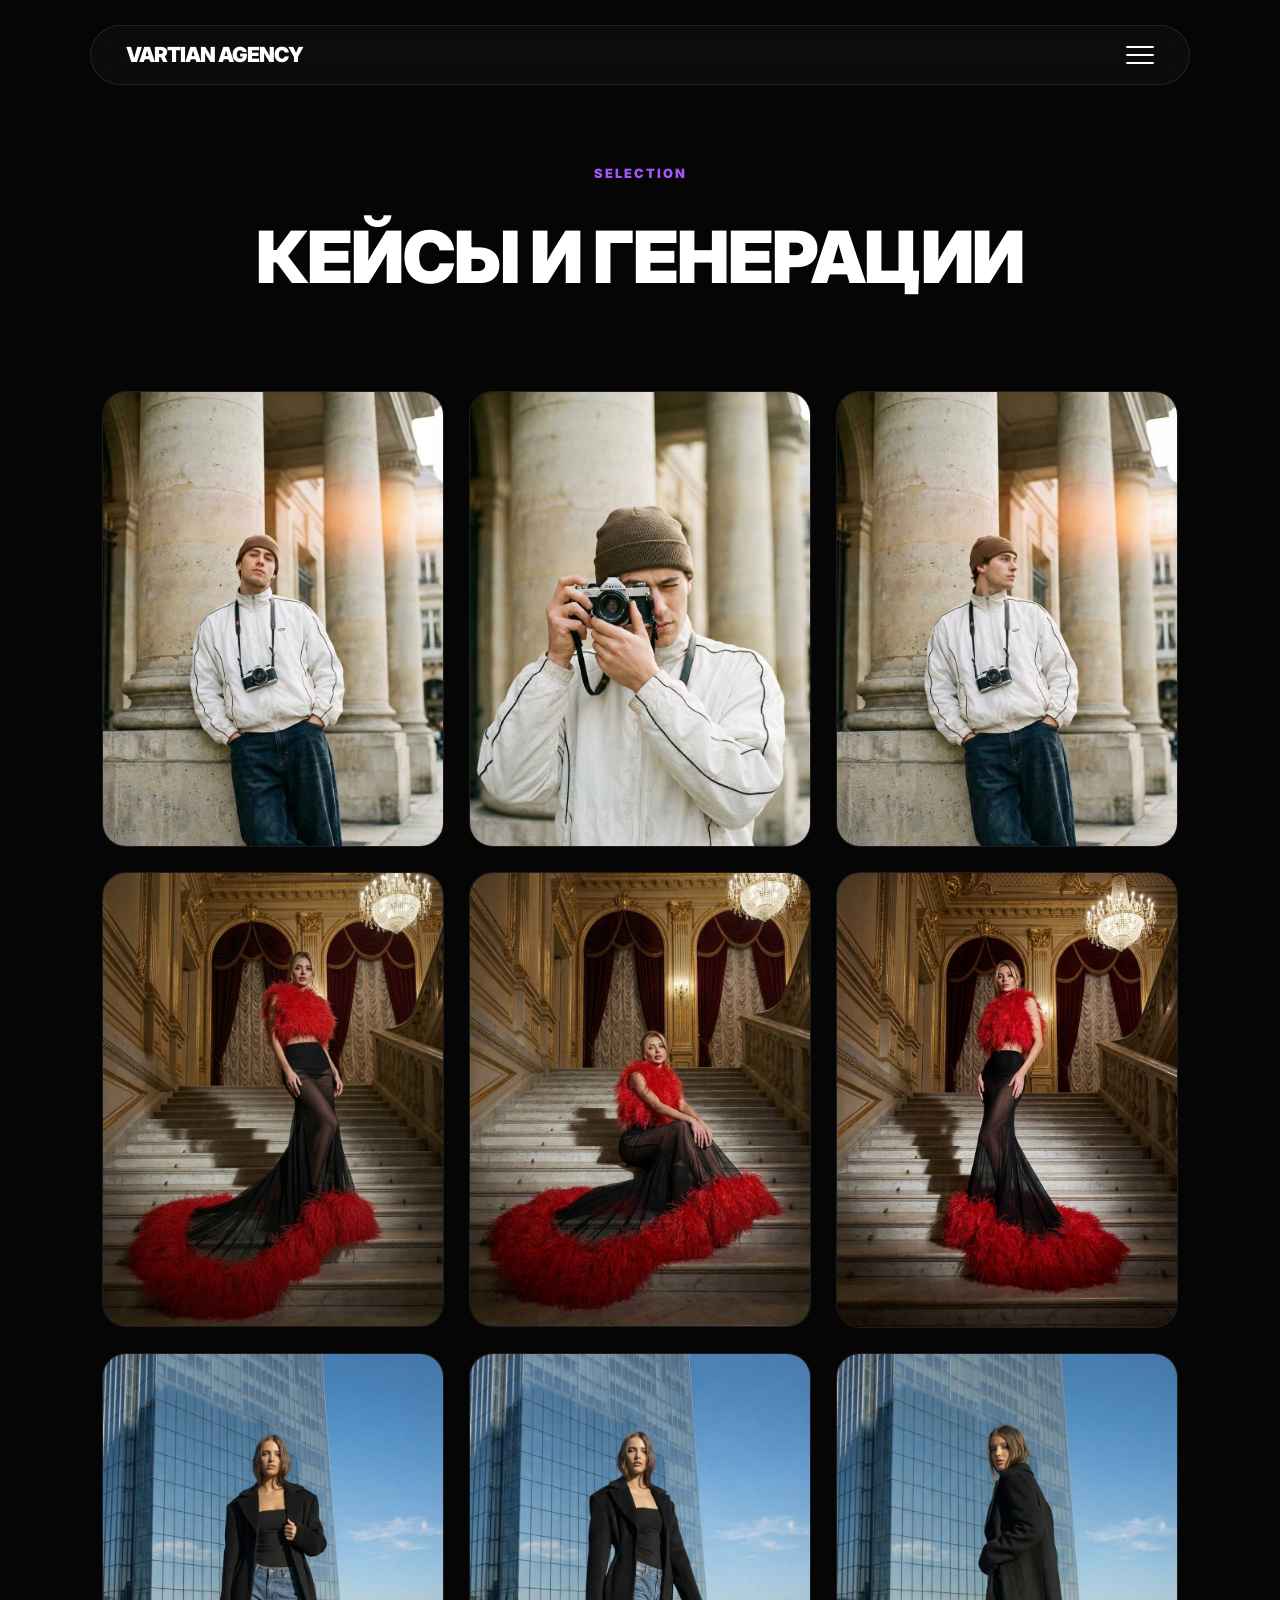
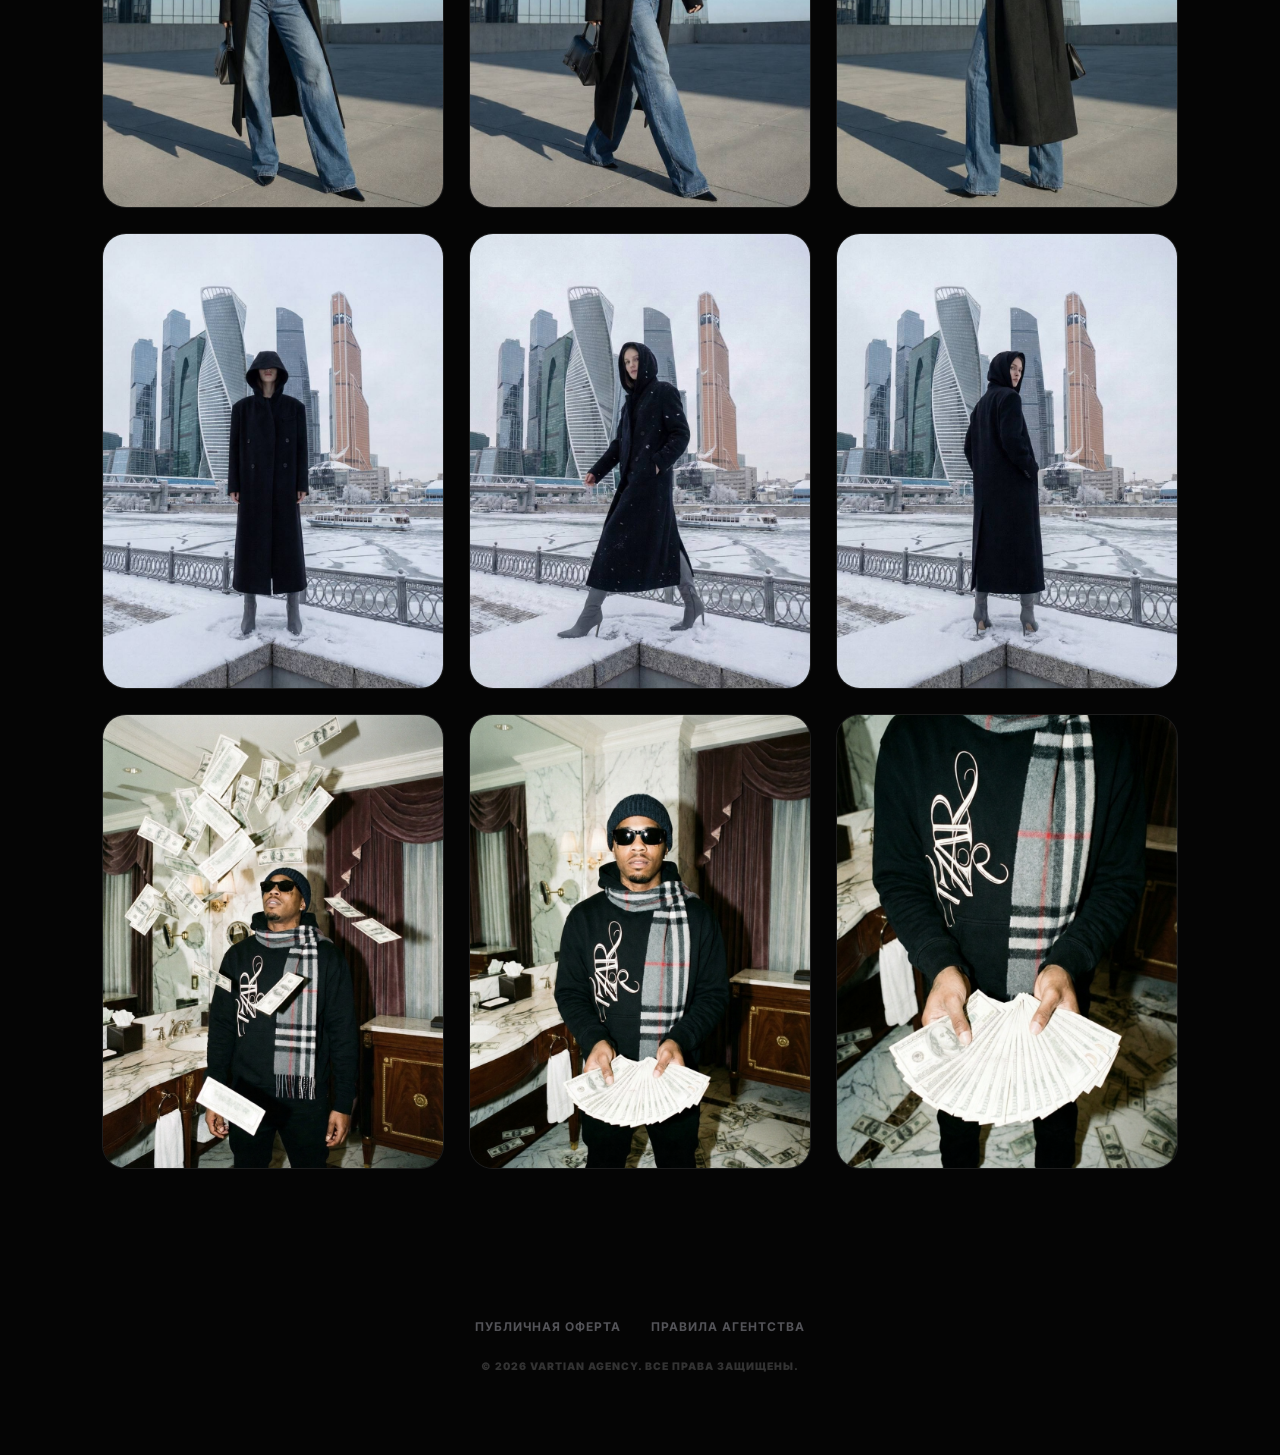
==== commit e9ee9a0f: "Add files via upload" ====
--- a/portfolio.html
+++ b/portfolio.html
@@ -4,19 +4,19 @@
     <meta charset="UTF-8">
     <meta name="viewport" content="width=device-width, initial-scale=1.0">
     <title>Кейсы | Vartian Agency</title>
-    <link rel="stylesheet" href="style.css">
+    <link rel="stylesheet" href="style.css?v=20260311_2">
     <link href="https://unpkg.com/aos@2.3.1/dist/aos.css" rel="stylesheet">
 </head>
 <body>
     <header class="nav-container">
         <a href="index.html" class="logo">Vartian Agency</a>
-        <div class="menu-btn" id="menuToggle"><span></span><span></span><span></span></div>
+        <button class="menu-btn" id="menuToggle" type="button" aria-label="Открыть меню" aria-controls="fullMenu" aria-expanded="false"><span></span><span></span><span></span></button>
     </header>
 
     <div class="full-menu" id="fullMenu">
         <a href="portfolio.html">Кейсы</a>
         <a href="prices.html">Услуги</a>
-        <a href="https://t.me/official_vartian" target="_blank">Контакты</a>
+        <a href="https://t.me/official_vartian" target="_blank" rel="noopener noreferrer">Контакты</a>
     </div>
 
     <section class="content-page">
@@ -26,21 +26,21 @@
         </header>
 
         <div class="portfolio-grid">
-            <div class="portfolio-item" data-aos="fade-up"><div class="item-overlay"><span>ART 1</span></div><img src="img/1.jpg"></div>
-            <div class="portfolio-item" data-aos="fade-up" data-aos-delay="100"><div class="item-overlay"><span>ART 2</span></div><img src="img/2.jpg"></div>
-            <div class="portfolio-item" data-aos="fade-up" data-aos-delay="200"><div class="item-overlay"><span>ART 3</span></div><img src="img/3.jpg"></div>
-            <div class="portfolio-item" data-aos="fade-up"><div class="item-overlay"><span>ART 4</span></div><img src="img/4.jpg"></div>
-            <div class="portfolio-item" data-aos="fade-up" data-aos-delay="100"><div class="item-overlay"><span>ART 5</span></div><img src="img/5.jpg"></div>
-            <div class="portfolio-item" data-aos="fade-up" data-aos-delay="200"><div class="item-overlay"><span>ART 6</span></div><img src="img/6.jpg"></div>
-            <div class="portfolio-item" data-aos="fade-up"><div class="item-overlay"><span>ART 7</span></div><img src="img/7.jpg"></div>
-            <div class="portfolio-item" data-aos="fade-up" data-aos-delay="100"><div class="item-overlay"><span>ART 8</span></div><img src="img/8.jpg"></div>
-            <div class="portfolio-item" data-aos="fade-up" data-aos-delay="200"><div class="item-overlay"><span>ART 9</span></div><img src="img/9.jpg"></div>
-            <div class="portfolio-item" data-aos="fade-up"><div class="item-overlay"><span>ART 10</span></div><img src="img/10.jpg"></div>
-            <div class="portfolio-item" data-aos="fade-up" data-aos-delay="100"><div class="item-overlay"><span>ART 11</span></div><img src="img/11.jpg"></div>
-            <div class="portfolio-item" data-aos="fade-up" data-aos-delay="200"><div class="item-overlay"><span>ART 12</span></div><img src="img/12.jpg"></div>
-            <div class="portfolio-item" data-aos="fade-up"><div class="item-overlay"><span>ART 13</span></div><img src="img/13.jpg"></div>
-            <div class="portfolio-item" data-aos="fade-up" data-aos-delay="100"><div class="item-overlay"><span>ART 14</span></div><img src="img/14.jpg"></div>
-            <div class="portfolio-item" data-aos="fade-up" data-aos-delay="200"><div class="item-overlay"><span>ART 15</span></div><img src="img/15.jpg"></div>
+            <div class="portfolio-item" data-aos="fade-up"><div class="item-overlay"><span>ART 1</span></div><img src="img/1.jpg" alt="ART 1" loading="lazy"></div>
+            <div class="portfolio-item" data-aos="fade-up" data-aos-delay="100"><div class="item-overlay"><span>ART 2</span></div><img src="img/2.jpg" alt="ART 2" loading="lazy"></div>
+            <div class="portfolio-item" data-aos="fade-up" data-aos-delay="200"><div class="item-overlay"><span>ART 3</span></div><img src="img/3.jpg" alt="ART 3" loading="lazy"></div>
+            <div class="portfolio-item" data-aos="fade-up"><div class="item-overlay"><span>ART 4</span></div><img src="img/4.jpg" alt="ART 4" loading="lazy"></div>
+            <div class="portfolio-item" data-aos="fade-up" data-aos-delay="100"><div class="item-overlay"><span>ART 5</span></div><img src="img/5.jpg" alt="ART 5" loading="lazy"></div>
+            <div class="portfolio-item" data-aos="fade-up" data-aos-delay="200"><div class="item-overlay"><span>ART 6</span></div><img src="img/6.jpg" alt="ART 6" loading="lazy"></div>
+            <div class="portfolio-item" data-aos="fade-up"><div class="item-overlay"><span>ART 7</span></div><img src="img/7.jpg" alt="ART 7" loading="lazy"></div>
+            <div class="portfolio-item" data-aos="fade-up" data-aos-delay="100"><div class="item-overlay"><span>ART 8</span></div><img src="img/8.jpg" alt="ART 8" loading="lazy"></div>
+            <div class="portfolio-item" data-aos="fade-up" data-aos-delay="200"><div class="item-overlay"><span>ART 9</span></div><img src="img/9.jpg" alt="ART 9" loading="lazy"></div>
+            <div class="portfolio-item" data-aos="fade-up"><div class="item-overlay"><span>ART 10</span></div><img src="img/10.jpg" alt="ART 10" loading="lazy"></div>
+            <div class="portfolio-item" data-aos="fade-up" data-aos-delay="100"><div class="item-overlay"><span>ART 11</span></div><img src="img/11.jpg" alt="ART 11" loading="lazy"></div>
+            <div class="portfolio-item" data-aos="fade-up" data-aos-delay="200"><div class="item-overlay"><span>ART 12</span></div><img src="img/12.jpg" alt="ART 12" loading="lazy"></div>
+            <div class="portfolio-item" data-aos="fade-up"><div class="item-overlay"><span>ART 13</span></div><img src="img/13.jpg" alt="ART 13" loading="lazy"></div>
+            <div class="portfolio-item" data-aos="fade-up" data-aos-delay="100"><div class="item-overlay"><span>ART 14</span></div><img src="img/14.jpg" alt="ART 14" loading="lazy"></div>
+            <div class="portfolio-item" data-aos="fade-up" data-aos-delay="200"><div class="item-overlay"><span>ART 15</span></div><img src="img/15.jpg" alt="ART 15" loading="lazy"></div>
         </div>
     </section>
 
@@ -79,7 +79,26 @@
         AOS.init({ duration: 1000, once: false });
         const menuBtn = document.getElementById('menuToggle');
         const fullMenu = document.getElementById('fullMenu');
-        menuBtn.onclick = () => { menuBtn.classList.toggle('active'); fullMenu.classList.toggle('active'); document.body.style.overflow = fullMenu.classList.contains('active') ? 'hidden' : 'auto'; };
+
+        function setMenuOpen(isOpen) {
+            if (!menuBtn || !fullMenu) return;
+            menuBtn.classList.toggle('active', isOpen);
+            fullMenu.classList.toggle('active', isOpen);
+            menuBtn.setAttribute('aria-expanded', String(isOpen));
+            menuBtn.setAttribute('aria-label', isOpen ? 'Закрыть меню' : 'Открыть меню');
+            document.body.style.overflow = isOpen ? 'hidden' : 'auto';
+        }
+
+        if (menuBtn && fullMenu) {
+            menuBtn.addEventListener('click', () => setMenuOpen(!fullMenu.classList.contains('active')));
+            fullMenu.addEventListener('click', (e) => {
+                if (e.target === fullMenu) setMenuOpen(false);
+            });
+            fullMenu.querySelectorAll('a').forEach((a) => a.addEventListener('click', () => setMenuOpen(false)));
+            document.addEventListener('keydown', (e) => {
+                if (e.key === 'Escape') setMenuOpen(false);
+            });
+        }
         function openModal(id) { document.getElementById(id).style.display = 'flex'; document.body.style.overflow = 'hidden'; }
         function closeModal(id) { document.getElementById(id).style.display = 'none'; document.body.style.overflow = 'auto'; }
     </script>
--- a/style.css
+++ b/style.css
@@ -16,14 +16,25 @@
 }
 
 * { margin: 0; padding: 0; box-sizing: border-box; outline: none; }
-html { scroll-behavior: smooth; }
+html { scroll-behavior: smooth; overflow-x: hidden; }
 body { 
     font-family: 'Inter', sans-serif; 
     background-color: var(--bg); 
     color: var(--text); 
     line-height: 1.5; 
     overflow-x: hidden; 
+    width: 100%;
+    position: relative;
     -webkit-font-smoothing: antialiased; 
+}
+
+img { max-width: 100%; height: auto; }
+a, button { -webkit-tap-highlight-color: transparent; }
+button { font-family: inherit; }
+
+@media (prefers-reduced-motion: reduce) {
+    html { scroll-behavior: auto; }
+    *, *::before, *::after { transition-duration: 0.01ms !important; animation-duration: 0.01ms !important; animation-iteration-count: 1 !important; }
 }
 
 /* =========================================
@@ -62,7 +73,26 @@
 }
 .logo:hover { color: var(--accent); }
 
-.menu-btn { width: 28px; height: 18px; position: relative; cursor: pointer; display: flex; flex-direction: column; justify-content: space-between; }
+.menu-btn {
+    width: 28px;
+    height: 18px;
+    position: relative;
+    cursor: pointer;
+    display: flex;
+    flex-direction: column;
+    justify-content: space-between;
+    background: none;
+    border: none;
+    padding: 0;
+    appearance: none;
+    -webkit-appearance: none;
+}
+.menu-btn:focus { outline: none; }
+.menu-btn:focus-visible {
+    outline: 2px solid rgba(168, 85, 247, 0.75);
+    outline-offset: 6px;
+    border-radius: 12px;
+}
 .menu-btn span { display: block; width: 100%; height: 2px; background: #fff; border-radius: 10px; transition: var(--transition); }
 .menu-btn.active span:nth-child(1) { transform: translateY(8px) rotate(45deg); }
 .menu-btn.active span:nth-child(2) { opacity: 0; }
@@ -70,7 +100,7 @@
 
 .full-menu {
     position: fixed; top: 0; left: 0; width: 100%; height: 100vh;
-    background: rgba(5, 5, 5, 0.98); backdrop-filter: blur(20px); z-index: 9999;
+    background: rgba(5, 5, 5, 0.98); backdrop-filter: blur(20px); z-index: 10001;
     display: flex; flex-direction: column; justify-content: center; align-items: center; gap: 30px;
     opacity: 0; visibility: hidden; transition: var(--transition);
 }
@@ -81,11 +111,12 @@
 /* =========================================
    3. HERO И ГЛАВНАЯ ФРАЗА (ГРАДИЕНТ)
    ========================================= */
-.hero { height: 100vh; display: flex; flex-direction: column; justify-content: center; align-items: center; text-align: center; padding: 0 10%; }
+.hero { min-height: 100vh; min-height: 100svh; display: flex; flex-direction: column; justify-content: center; align-items: center; text-align: center; padding: 0 10%; }
 .hero h1 { font-size: clamp(3rem, 10vw, 6.5rem); line-height: 0.95; font-weight: 900; letter-spacing: -3px; margin-bottom: 25px; color: #fff; }
 
 .hero h1 span { 
     background: linear-gradient(to bottom, #ffffff 30%, var(--accent) 100%);
+    background-clip: text;
     -webkit-background-clip: text;
     -webkit-text-fill-color: transparent;
 }
@@ -197,8 +228,8 @@
 .modal-close { position: absolute; top: 30px; right: 25px; color: #fff; font-size: 2.2rem; border: none; background: none; cursor: pointer; line-height: 1; opacity: 0.5; }
 
 /* КНОПКИ */
-.btn-main { display: inline-block; background: #fff; color: #000; padding: 22px 50px; border-radius: 100px; text-decoration: none; font-weight: 900; text-transform: uppercase; font-size: 0.85rem; transition: 0.3s; border: none; box-shadow: 0 10px 40px rgba(255, 255, 255, 0.1); }
-.btn-outline { border: 1.5px solid rgba(255, 255, 255, 0.1); color: #fff; padding: 22px 50px; border-radius: 100px; text-decoration: none; font-weight: 900; text-transform: uppercase; font-size: 0.85rem; }
+.btn-main { display: inline-flex; align-items: center; justify-content: center; text-align: center; background: #fff; color: #000; padding: 22px 50px; border-radius: 100px; text-decoration: none; font-weight: 900; text-transform: uppercase; font-size: 0.85rem; transition: 0.3s; border: none; box-shadow: 0 10px 40px rgba(255, 255, 255, 0.1); min-height: 54px; }
+.btn-outline { display: inline-flex; align-items: center; justify-content: center; text-align: center; border: 1.5px solid rgba(255, 255, 255, 0.1); color: #fff; padding: 22px 50px; border-radius: 100px; text-decoration: none; font-weight: 900; text-transform: uppercase; font-size: 0.85rem; min-height: 54px; }
 .btn-main:hover, .btn-outline:hover { transform: translateY(-4px); box-shadow: 0 10px 40px rgba(168, 85, 247, 0.4); }
 
 .tag, .alert, .badge { font-weight: 900; font-size: 0.8rem; text-transform: uppercase; letter-spacing: 2px; color: var(--accent); margin-bottom: 20px; display: inline-block; }
@@ -221,4 +252,83 @@
     .modern-cta h2 { font-size: 3.5rem; letter-spacing: -1px; }
 }
 
+/* Планшеты/малые ноуты */
+@media (max-width: 1024px) {
+    .hero { padding: 0 7%; }
+    .comparison-section { padding: 110px 6% 70px; }
+    .benefits { padding: 90px 6% 50px; }
+    .founder-section { padding: 90px 6%; }
+    .content-page { padding: 150px 6% 90px; }
+    .contact-section { padding: 110px 6%; }
+    .contact-box { padding: 80px 40px; border-radius: 45px; }
+}
+
+/* Телефон: опрятно, компактно, без "вытяжки" */
+@media (max-width: 600px) {
+    .nav-container {
+        top: 12px;
+        height: auto;
+        padding: 12px 16px;
+        border-radius: 24px;
+    }
+    .logo { font-size: 1.05rem; letter-spacing: -0.5px; }
+    .menu-btn { width: 32px; height: 22px; }
+
+    .hero { padding: 0 6%; }
+    .hero h1 { letter-spacing: -2px; margin-bottom: 18px; }
+    .hero p { font-size: 1rem; margin-bottom: 28px; }
+    .hero-btns { width: min(520px, 100%); flex-direction: column; gap: 12px; }
+    .btn-main, .btn-outline { width: 100%; padding: 18px 22px; font-size: 0.8rem; }
+
+    .comparison-section { padding: 95px 5% 55px; }
+    .comp-container { border-radius: 28px; }
+    .comp-row { padding: 26px 18px; }
+    .comp-new { padding: 14px 16px; border-radius: 18px; }
+
+    .benefits { padding: 75px 5% 45px; }
+    .benefit-card { padding: 34px 22px; border-radius: 26px; }
+
+    .founder-section { padding: 70px 5%; }
+    .founder-card { padding: 28px 20px; border-radius: 26px; gap: 16px; }
+    .founder-img { width: 96px; height: 96px; }
+    .founder-text blockquote {
+        font-size: 1.02rem;
+        line-height: 1.55;
+        margin-bottom: 14px;
+        font-style: normal;
+        opacity: 0.98;
+    }
+    .founder-name { letter-spacing: 1.5px; }
+
+    .modern-cta { padding: 110px 5% 80px; overflow-x: hidden; }
+    .modern-cta h2 { overflow-x: hidden; }
+    .cta-action p { font-size: 1.05rem; letter-spacing: 1px; }
+
+    .contact-section { padding: 85px 5%; }
+    .contact-box { padding: 55px 22px; border-radius: 28px; }
+    .contact-links { flex-direction: column; gap: 16px; }
+
+    .legal-links { flex-wrap: wrap; gap: 12px; padding: 0 16px; }
+    .modal-content { padding: 38px 18px; border-radius: 26px; width: calc(100% - 24px); }
+}
+
+@media (max-width: 380px) {
+    .hero h1 { font-size: 2.6rem; }
+    .modern-cta h2 { font-size: 3rem; }
+}
+
+@media (hover: none) {
+    .benefit-card:hover { transform: none; }
+    .btn-main:hover, .btn-outline:hover { transform: none; }
+    .portfolio-item:hover .item-overlay { opacity: 0; }
+}
+
+/* Защита от горизонтального "езда" на мобилках */
+@supports (overflow: clip) {
+    html, body { overflow-x: clip; }
+}
+
+/* Длинные слова/заголовки не должны раздвигать вширь */
+h1, h2, h3, p, a, li, blockquote { overflow-wrap: anywhere; }
+
 footer { height: 50px; }
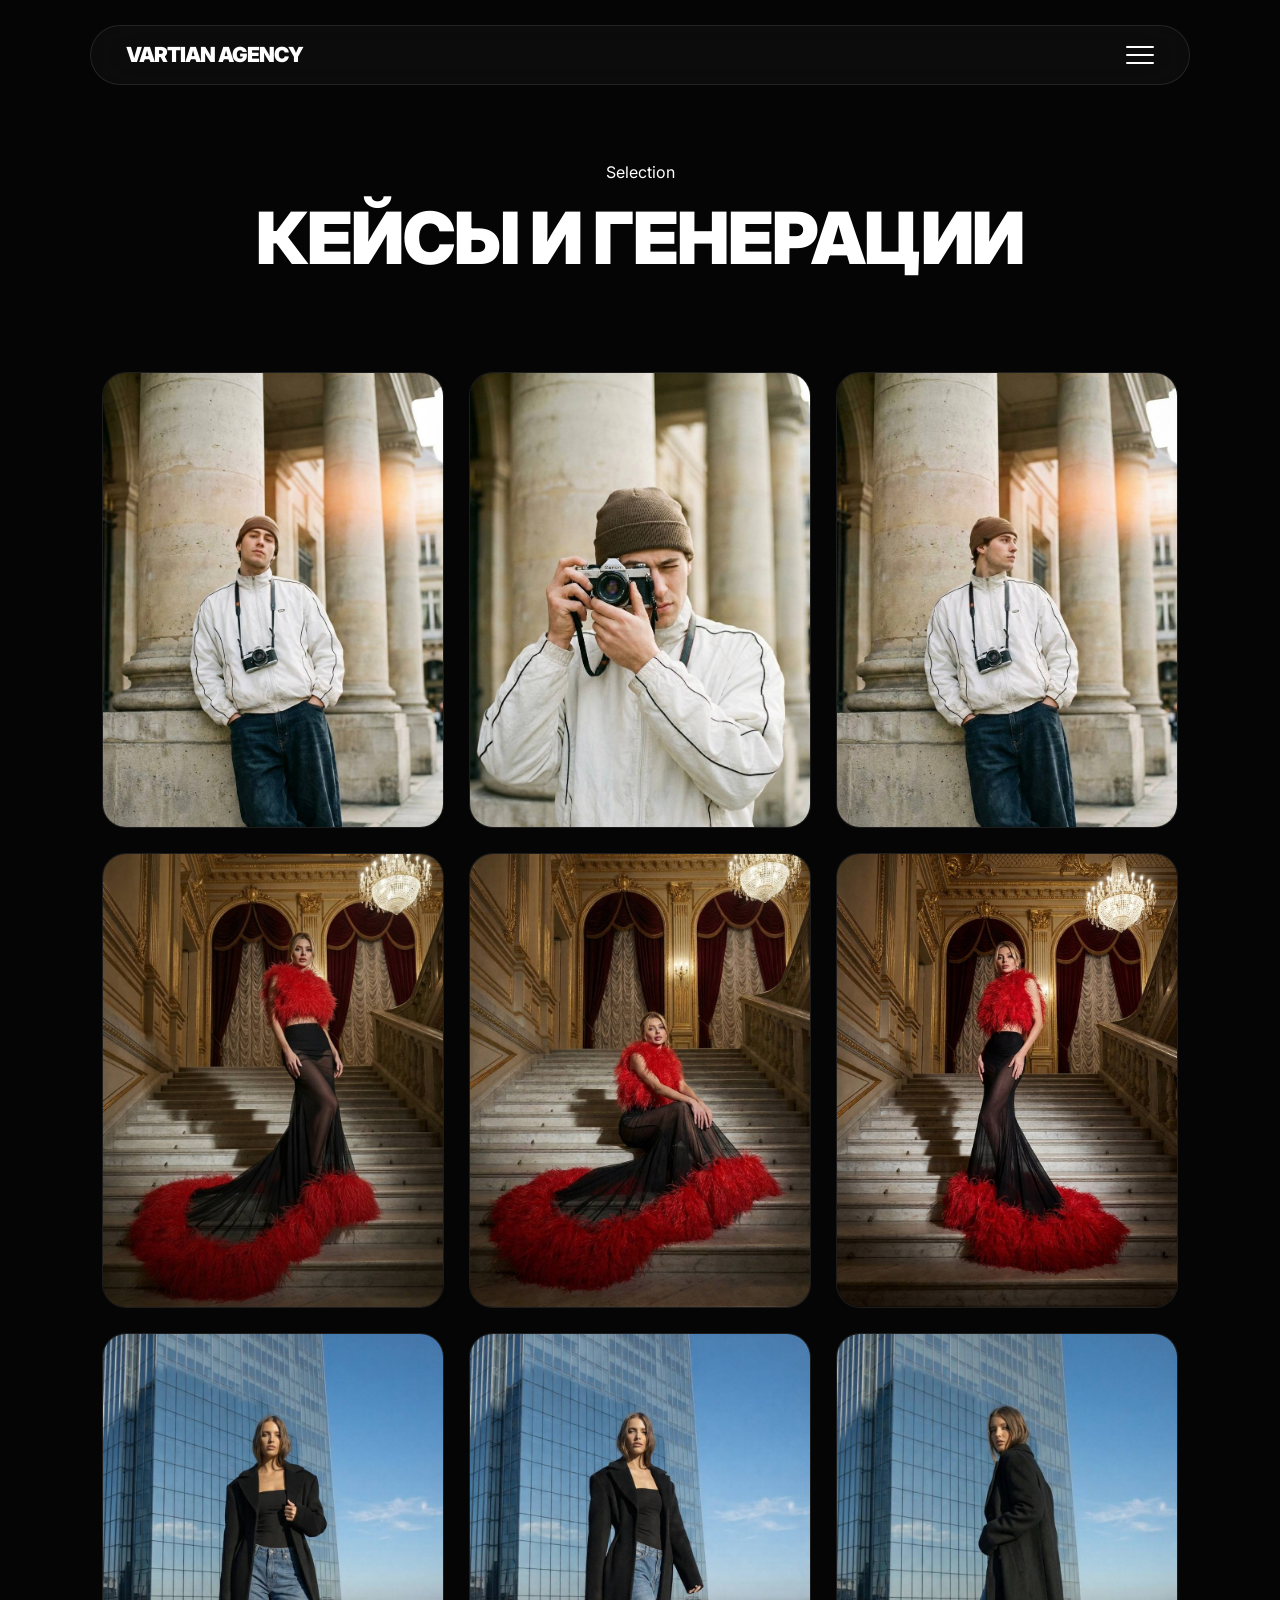
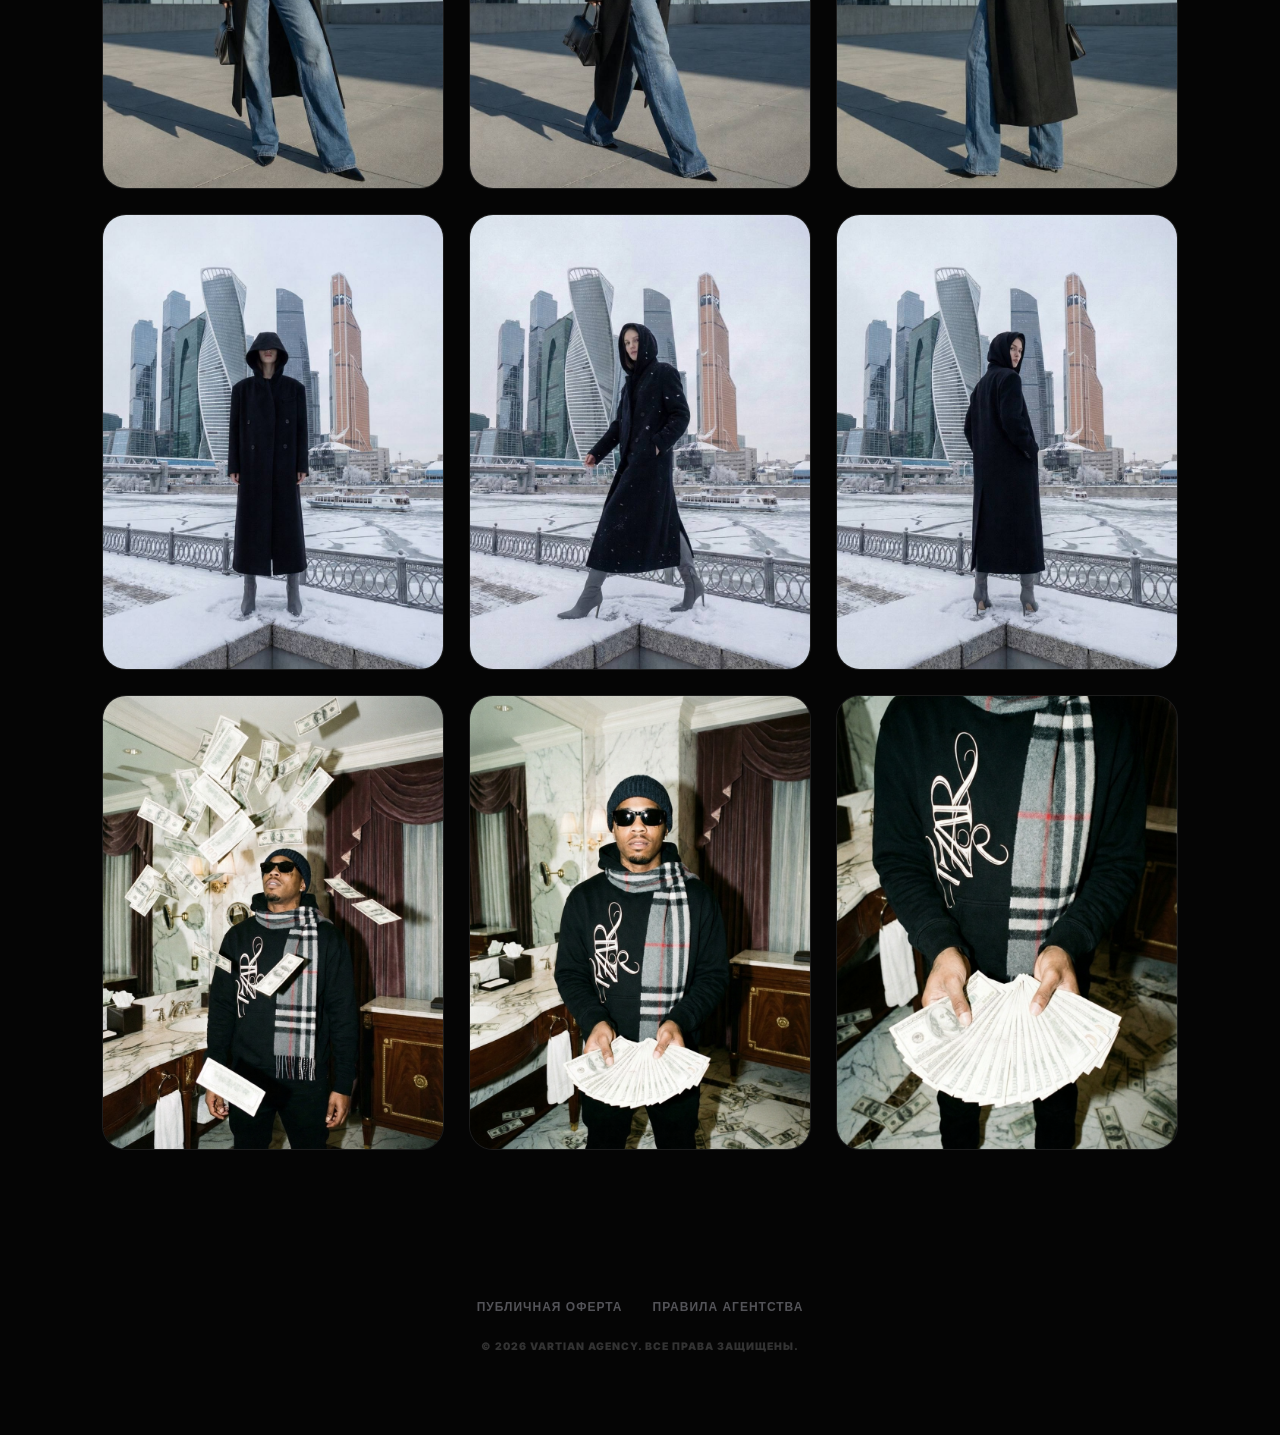
==== commit cf9555f5: "Add files via upload" ====
--- a/portfolio.html
+++ b/portfolio.html
@@ -1,106 +1,106 @@
-<!DOCTYPE html>
-<html lang="ru">
-<head>
-    <meta charset="UTF-8">
-    <meta name="viewport" content="width=device-width, initial-scale=1.0">
-    <title>Кейсы | Vartian Agency</title>
-    <link rel="stylesheet" href="style.css?v=20260311_2">
-    <link href="https://unpkg.com/aos@2.3.1/dist/aos.css" rel="stylesheet">
-</head>
-<body>
-    <header class="nav-container">
-        <a href="index.html" class="logo">Vartian Agency</a>
-        <button class="menu-btn" id="menuToggle" type="button" aria-label="Открыть меню" aria-controls="fullMenu" aria-expanded="false"><span></span><span></span><span></span></button>
-    </header>
-
-    <div class="full-menu" id="fullMenu">
-        <a href="portfolio.html">Кейсы</a>
-        <a href="prices.html">Услуги</a>
-        <a href="https://t.me/official_vartian" target="_blank" rel="noopener noreferrer">Контакты</a>
-    </div>
-
-    <section class="content-page">
-        <header class="page-header" data-aos="fade-down">
-            <span class="tag">Selection</span>
-            <h1>КЕЙСЫ И ГЕНЕРАЦИИ</h1>
-        </header>
-
-        <div class="portfolio-grid">
-            <div class="portfolio-item" data-aos="fade-up"><div class="item-overlay"><span>ART 1</span></div><img src="img/1.jpg" alt="ART 1" loading="lazy"></div>
-            <div class="portfolio-item" data-aos="fade-up" data-aos-delay="100"><div class="item-overlay"><span>ART 2</span></div><img src="img/2.jpg" alt="ART 2" loading="lazy"></div>
-            <div class="portfolio-item" data-aos="fade-up" data-aos-delay="200"><div class="item-overlay"><span>ART 3</span></div><img src="img/3.jpg" alt="ART 3" loading="lazy"></div>
-            <div class="portfolio-item" data-aos="fade-up"><div class="item-overlay"><span>ART 4</span></div><img src="img/4.jpg" alt="ART 4" loading="lazy"></div>
-            <div class="portfolio-item" data-aos="fade-up" data-aos-delay="100"><div class="item-overlay"><span>ART 5</span></div><img src="img/5.jpg" alt="ART 5" loading="lazy"></div>
-            <div class="portfolio-item" data-aos="fade-up" data-aos-delay="200"><div class="item-overlay"><span>ART 6</span></div><img src="img/6.jpg" alt="ART 6" loading="lazy"></div>
-            <div class="portfolio-item" data-aos="fade-up"><div class="item-overlay"><span>ART 7</span></div><img src="img/7.jpg" alt="ART 7" loading="lazy"></div>
-            <div class="portfolio-item" data-aos="fade-up" data-aos-delay="100"><div class="item-overlay"><span>ART 8</span></div><img src="img/8.jpg" alt="ART 8" loading="lazy"></div>
-            <div class="portfolio-item" data-aos="fade-up" data-aos-delay="200"><div class="item-overlay"><span>ART 9</span></div><img src="img/9.jpg" alt="ART 9" loading="lazy"></div>
-            <div class="portfolio-item" data-aos="fade-up"><div class="item-overlay"><span>ART 10</span></div><img src="img/10.jpg" alt="ART 10" loading="lazy"></div>
-            <div class="portfolio-item" data-aos="fade-up" data-aos-delay="100"><div class="item-overlay"><span>ART 11</span></div><img src="img/11.jpg" alt="ART 11" loading="lazy"></div>
-            <div class="portfolio-item" data-aos="fade-up" data-aos-delay="200"><div class="item-overlay"><span>ART 12</span></div><img src="img/12.jpg" alt="ART 12" loading="lazy"></div>
-            <div class="portfolio-item" data-aos="fade-up"><div class="item-overlay"><span>ART 13</span></div><img src="img/13.jpg" alt="ART 13" loading="lazy"></div>
-            <div class="portfolio-item" data-aos="fade-up" data-aos-delay="100"><div class="item-overlay"><span>ART 14</span></div><img src="img/14.jpg" alt="ART 14" loading="lazy"></div>
-            <div class="portfolio-item" data-aos="fade-up" data-aos-delay="200"><div class="item-overlay"><span>ART 15</span></div><img src="img/15.jpg" alt="ART 15" loading="lazy"></div>
-        </div>
-    </section>
-
-    <div class="legal-footer">
-        <div class="legal-links">
-            <button class="legal-btn" onclick="openModal('oferta')">Публичная оферта</button>
-            <button class="legal-btn" onclick="openModal('agreement')">Правила агентства</button>
-        </div>
-        <div class="copyright">© 2026 VARTIAN AGENCY. ВСЕ ПРАВА ЗАЩИЩЕНЫ.</div>
-    </div>
-
-    <!-- МОДАЛКИ (БЕЗ СОКРАЩЕНИЙ) -->
-    <div id="oferta" class="modal-overlay" onclick="closeModal('oferta')">
-        <div class="modal-content" onclick="event.stopPropagation()">
-            <button class="modal-close" onclick="closeModal('oferta')">&times;</button>
-            <h2>ПУБЛИЧНАЯ ОФЕРТА</h2>
-            <p>Настоящий документ является официальным предложением (Публичной офертой) агентства <b>VARTIAN AGENCY</b> (далее — Исполнитель) по оказанию услуг генерации визуального контента на базе технологий Искусственного Интеллекта.</p>
-            <h3>1. ПРЕДМЕТ СОГЛАШЕНИЯ</h3><p>Исполнитель обязуется оказать услуги по созданию цифровых изображений и/или видеороликов в соответствии с Техническим Заданием (ТЗ) Заказчика, а Заказчик обязуется оплатить эти услуги.</p>
-            <h3>2. УСЛОВИЯ ОПЛАТЫ И ВОЗВРАТА</h3><ul><li>Услуги оказываются на условиях 100% предварительной оплаты.</li><li>Ввиду специфики использования вычислительных мощностей и затрат токенов нейросетей, денежные средства становятся <b>безвозвратными</b> сразу после начала процесса генерации (стадия «Render»).</li><li>Отказ от услуг после начала работы не влечет за собой возврат оплаты.</li></ul>
-            <h3>3. ОСОБЕННОСТИ ТЕХНОЛОГИИ</h3><p>Заказчик осознает, что ИИ-генерация является вероятностным процессом. Возможные визуальные артефакты признаются допустимыми и устраняются Исполнителем строго в рамках оговоренных раундов правок.</p>
-            <h3>4. ИНТЕЛЛЕКТУАЛЬНЫЕ ПРАВА</h3><p>Исключительные права на использование материалов переходят к Заказчику только <b>после 100% оплаты</b>. Исполнитель сохраняет право на размещение работ в портфолио.</p>
-        </div>
-    </div>
-    <div id="agreement" class="modal-overlay" onclick="closeModal('agreement')">
-        <div class="modal-content" onclick="event.stopPropagation()">
-            <button class="modal-close" onclick="closeModal('agreement')">&times;</button>
-            <h2>ПРАВИЛА АГЕНТСТВА</h2>
-            <h3>1. ОБЩИЕ ПОЛОЖЕНИЯ</h3><p>Сайт VARTIAN AGENCY является витриной услуг и портфолио Леонида Вартиана. Используя ресурс, вы подтверждаете свое согласие с данными правилами.</p>
-            <h3>2. СБОР И ХРАНЕНИЕ ДАННЫХ</h3><p>Мы собираем только те данные, которые вы предоставляете добровольно (имя, ниша, контакт). Мы гарантируем, что ваши контакты <b>не будут переданы</b> третьим лицам.</p>
-            <h3>3. ОТВЕТСТВЕННОСТЬ</h3><p>Исполнитель не несет ответственности за использование Заказчиком контента в целях, нарушающих законодательство страны Заказчика.</p>
-        </div>
-    </div>
-
-    <script src="https://unpkg.com/aos@2.3.1/dist/aos.js"></script>
-    <script>
-        AOS.init({ duration: 1000, once: false });
-        const menuBtn = document.getElementById('menuToggle');
-        const fullMenu = document.getElementById('fullMenu');
-
-        function setMenuOpen(isOpen) {
-            if (!menuBtn || !fullMenu) return;
-            menuBtn.classList.toggle('active', isOpen);
-            fullMenu.classList.toggle('active', isOpen);
-            menuBtn.setAttribute('aria-expanded', String(isOpen));
-            menuBtn.setAttribute('aria-label', isOpen ? 'Закрыть меню' : 'Открыть меню');
-            document.body.style.overflow = isOpen ? 'hidden' : 'auto';
-        }
-
-        if (menuBtn && fullMenu) {
-            menuBtn.addEventListener('click', () => setMenuOpen(!fullMenu.classList.contains('active')));
-            fullMenu.addEventListener('click', (e) => {
-                if (e.target === fullMenu) setMenuOpen(false);
-            });
-            fullMenu.querySelectorAll('a').forEach((a) => a.addEventListener('click', () => setMenuOpen(false)));
-            document.addEventListener('keydown', (e) => {
-                if (e.key === 'Escape') setMenuOpen(false);
-            });
-        }
-        function openModal(id) { document.getElementById(id).style.display = 'flex'; document.body.style.overflow = 'hidden'; }
-        function closeModal(id) { document.getElementById(id).style.display = 'none'; document.body.style.overflow = 'auto'; }
-    </script>
-</body>
+<!DOCTYPE html>
+<html lang="ru">
+<head>
+    <meta charset="UTF-8">
+    <meta name="viewport" content="width=device-width, initial-scale=1.0">
+    <title>Кейсы | Vartian Agency</title>
+    <link rel="stylesheet" href="style.css?v=20260311_2">
+    <link href="https://unpkg.com/aos@2.3.1/dist/aos.css" rel="stylesheet">
+</head>
+<body>
+    <header class="nav-container">
+        <a href="index.html" class="logo">Vartian Agency</a>
+        <button class="menu-btn" id="menuToggle" type="button" aria-label="Открыть меню" aria-controls="fullMenu" aria-expanded="false"><span></span><span></span><span></span></button>
+    </header>
+
+    <div class="full-menu" id="fullMenu">
+        <a href="portfolio.html">Кейсы</a>
+        <a href="prices.html">Услуги</a>
+        <a href="https://t.me/official_vartian" target="_blank" rel="noopener noreferrer">Контакты</a>
+    </div>
+
+    <section class="content-page">
+        <header class="page-header" data-aos="fade-down">
+            <span class="tag">Selection</span>
+            <h1>КЕЙСЫ И ГЕНЕРАЦИИ</h1>
+        </header>
+
+        <div class="portfolio-grid">
+            <div class="portfolio-item" data-aos="fade-up"><div class="item-overlay"><span>ART 1</span></div><img src="img/1.jpg" alt="ART 1" loading="lazy"></div>
+            <div class="portfolio-item" data-aos="fade-up" data-aos-delay="100"><div class="item-overlay"><span>ART 2</span></div><img src="img/2.jpg" alt="ART 2" loading="lazy"></div>
+            <div class="portfolio-item" data-aos="fade-up" data-aos-delay="200"><div class="item-overlay"><span>ART 3</span></div><img src="img/3.jpg" alt="ART 3" loading="lazy"></div>
+            <div class="portfolio-item" data-aos="fade-up"><div class="item-overlay"><span>ART 4</span></div><img src="img/4.jpg" alt="ART 4" loading="lazy"></div>
+            <div class="portfolio-item" data-aos="fade-up" data-aos-delay="100"><div class="item-overlay"><span>ART 5</span></div><img src="img/5.jpg" alt="ART 5" loading="lazy"></div>
+            <div class="portfolio-item" data-aos="fade-up" data-aos-delay="200"><div class="item-overlay"><span>ART 6</span></div><img src="img/6.jpg" alt="ART 6" loading="lazy"></div>
+            <div class="portfolio-item" data-aos="fade-up"><div class="item-overlay"><span>ART 7</span></div><img src="img/7.jpg" alt="ART 7" loading="lazy"></div>
+            <div class="portfolio-item" data-aos="fade-up" data-aos-delay="100"><div class="item-overlay"><span>ART 8</span></div><img src="img/8.jpg" alt="ART 8" loading="lazy"></div>
+            <div class="portfolio-item" data-aos="fade-up" data-aos-delay="200"><div class="item-overlay"><span>ART 9</span></div><img src="img/9.jpg" alt="ART 9" loading="lazy"></div>
+            <div class="portfolio-item" data-aos="fade-up"><div class="item-overlay"><span>ART 10</span></div><img src="img/10.jpg" alt="ART 10" loading="lazy"></div>
+            <div class="portfolio-item" data-aos="fade-up" data-aos-delay="100"><div class="item-overlay"><span>ART 11</span></div><img src="img/11.jpg" alt="ART 11" loading="lazy"></div>
+            <div class="portfolio-item" data-aos="fade-up" data-aos-delay="200"><div class="item-overlay"><span>ART 12</span></div><img src="img/12.jpg" alt="ART 12" loading="lazy"></div>
+            <div class="portfolio-item" data-aos="fade-up"><div class="item-overlay"><span>ART 13</span></div><img src="img/13.jpg" alt="ART 13" loading="lazy"></div>
+            <div class="portfolio-item" data-aos="fade-up" data-aos-delay="100"><div class="item-overlay"><span>ART 14</span></div><img src="img/14.jpg" alt="ART 14" loading="lazy"></div>
+            <div class="portfolio-item" data-aos="fade-up" data-aos-delay="200"><div class="item-overlay"><span>ART 15</span></div><img src="img/15.jpg" alt="ART 15" loading="lazy"></div>
+        </div>
+    </section>
+
+    <div class="legal-footer">
+        <div class="legal-links">
+            <button class="legal-btn" onclick="openModal('oferta')">Публичная оферта</button>
+            <button class="legal-btn" onclick="openModal('agreement')">Правила агентства</button>
+        </div>
+        <div class="copyright">© 2026 VARTIAN AGENCY. ВСЕ ПРАВА ЗАЩИЩЕНЫ.</div>
+    </div>
+
+    <!-- МОДАЛКИ (БЕЗ СОКРАЩЕНИЙ) -->
+    <div id="oferta" class="modal-overlay" onclick="closeModal('oferta')">
+        <div class="modal-content" onclick="event.stopPropagation()">
+            <button class="modal-close" onclick="closeModal('oferta')">&times;</button>
+            <h2>ПУБЛИЧНАЯ ОФЕРТА</h2>
+            <p>Настоящий документ является официальным предложением (Публичной офертой) агентства <b>VARTIAN AGENCY</b> (далее — Исполнитель) по оказанию услуг генерации визуального контента на базе технологий Искусственного Интеллекта.</p>
+            <h3>1. ПРЕДМЕТ СОГЛАШЕНИЯ</h3><p>Исполнитель обязуется оказать услуги по созданию цифровых изображений и/или видеороликов в соответствии с Техническим Заданием (ТЗ) Заказчика, а Заказчик обязуется оплатить эти услуги.</p>
+            <h3>2. УСЛОВИЯ ОПЛАТЫ И ВОЗВРАТА</h3><ul><li>Услуги оказываются на условиях 100% предварительной оплаты.</li><li>Ввиду специфики использования вычислительных мощностей и затрат токенов нейросетей, денежные средства становятся <b>безвозвратными</b> сразу после начала процесса генерации (стадия «Render»).</li><li>Отказ от услуг после начала работы не влечет за собой возврат оплаты.</li></ul>
+            <h3>3. ОСОБЕННОСТИ ТЕХНОЛОГИИ</h3><p>Заказчик осознает, что ИИ-генерация является вероятностным процессом. Возможные визуальные артефакты признаются допустимыми и устраняются Исполнителем строго в рамках оговоренных раундов правок.</p>
+            <h3>4. ИНТЕЛЛЕКТУАЛЬНЫЕ ПРАВА</h3><p>Исключительные права на использование материалов переходят к Заказчику только <b>после 100% оплаты</b>. Исполнитель сохраняет право на размещение работ в портфолио.</p>
+        </div>
+    </div>
+    <div id="agreement" class="modal-overlay" onclick="closeModal('agreement')">
+        <div class="modal-content" onclick="event.stopPropagation()">
+            <button class="modal-close" onclick="closeModal('agreement')">&times;</button>
+            <h2>ПРАВИЛА АГЕНТСТВА</h2>
+            <h3>1. ОБЩИЕ ПОЛОЖЕНИЯ</h3><p>Сайт VARTIAN AGENCY является витриной услуг и портфолио Леонида Вартиана. Используя ресурс, вы подтверждаете свое согласие с данными правилами.</p>
+            <h3>2. СБОР И ХРАНЕНИЕ ДАННЫХ</h3><p>Мы собираем только те данные, которые вы предоставляете добровольно (имя, ниша, контакт). Мы гарантируем, что ваши контакты <b>не будут переданы</b> третьим лицам.</p>
+            <h3>3. ОТВЕТСТВЕННОСТЬ</h3><p>Исполнитель не несет ответственности за использование Заказчиком контента в целях, нарушающих законодательство страны Заказчика.</p>
+        </div>
+    </div>
+
+    <script src="https://unpkg.com/aos@2.3.1/dist/aos.js"></script>
+    <script>
+        AOS.init({ duration: 1000, once: false });
+        const menuBtn = document.getElementById('menuToggle');
+        const fullMenu = document.getElementById('fullMenu');
+
+        function setMenuOpen(isOpen) {
+            if (!menuBtn || !fullMenu) return;
+            menuBtn.classList.toggle('active', isOpen);
+            fullMenu.classList.toggle('active', isOpen);
+            menuBtn.setAttribute('aria-expanded', String(isOpen));
+            menuBtn.setAttribute('aria-label', isOpen ? 'Закрыть меню' : 'Открыть меню');
+            document.body.style.overflow = isOpen ? 'hidden' : 'auto';
+        }
+
+        if (menuBtn && fullMenu) {
+            menuBtn.addEventListener('click', () => setMenuOpen(!fullMenu.classList.contains('active')));
+            fullMenu.addEventListener('click', (e) => {
+                if (e.target === fullMenu) setMenuOpen(false);
+            });
+            fullMenu.querySelectorAll('a').forEach((a) => a.addEventListener('click', () => setMenuOpen(false)));
+            document.addEventListener('keydown', (e) => {
+                if (e.key === 'Escape') setMenuOpen(false);
+            });
+        }
+        function openModal(id) { document.getElementById(id).style.display = 'flex'; document.body.style.overflow = 'hidden'; }
+        function closeModal(id) { document.getElementById(id).style.display = 'none'; document.body.style.overflow = 'auto'; }
+    </script>
+</body>
 </html>
--- a/style.css
+++ b/style.css
@@ -1,334 +1,196 @@
-/* =========================================
-   1. БАЗА И ТИПОГРАФИКА
-   ========================================= */
-@import url('https://fonts.googleapis.com/css2?family=Inter:wght@100;300;400;700;900&display=swap');
-
-:root {
-    --bg: #050505;
-    --card: #0a0a0a;
-    --accent: #a855f7;
-    --text: #ffffff;
-    --text-dim: #a1a1aa;
-    --border: rgba(255, 255, 255, 0.08);
-    --glass-bg: rgba(255, 255, 255, 0.03);
-    --glass-border: rgba(255, 255, 255, 0.1);
-    --transition: 0.5s cubic-bezier(0.4, 0, 0.2, 1);
-}
-
-* { margin: 0; padding: 0; box-sizing: border-box; outline: none; }
-html { scroll-behavior: smooth; overflow-x: hidden; }
-body { 
-    font-family: 'Inter', sans-serif; 
-    background-color: var(--bg); 
-    color: var(--text); 
-    line-height: 1.5; 
-    overflow-x: hidden; 
-    width: 100%;
-    position: relative;
-    -webkit-font-smoothing: antialiased; 
-}
-
-img { max-width: 100%; height: auto; }
-a, button { -webkit-tap-highlight-color: transparent; }
-button { font-family: inherit; }
-
-@media (prefers-reduced-motion: reduce) {
-    html { scroll-behavior: auto; }
-    *, *::before, *::after { transition-duration: 0.01ms !important; animation-duration: 0.01ms !important; animation-iteration-count: 1 !important; }
-}
-
-/* =========================================
-   2. ЛЕТАЮЩАЯ НАВИГАЦИЯ (ФИКСИРОВАННЫЙ РАЗМЕР)
-   ========================================= */
-.nav-container {
-    position: fixed; 
-    top: 25px; 
-    left: 50%; 
-    transform: translateX(-50%);
-    /* Жесткая фиксация размера для всех страниц */
-    width: 90%; 
-    max-width: 1100px; 
-    height: 60px; /* Фиксированная высота для стабильности */
-    z-index: 10000;
-    display: flex; 
-    justify-content: space-between; 
-    align-items: center;
-    padding: 0 35px; 
-    background: var(--glass-bg);
-    backdrop-filter: blur(25px); 
-    -webkit-backdrop-filter: blur(25px);
-    border-radius: 100px; 
-    border: 1px solid var(--glass-border);
-    box-shadow: none; /* Без грязных теней */
-}
-
-.logo { 
-    font-weight: 900; 
-    font-size: 1.3rem; 
-    letter-spacing: -1px; 
-    text-transform: uppercase; 
-    text-decoration: none; 
-    color: #fff; 
-    transition: 0.3s; 
-}
-.logo:hover { color: var(--accent); }
-
-.menu-btn {
-    width: 28px;
-    height: 18px;
-    position: relative;
-    cursor: pointer;
-    display: flex;
-    flex-direction: column;
-    justify-content: space-between;
-    background: none;
-    border: none;
-    padding: 0;
-    appearance: none;
-    -webkit-appearance: none;
-}
-.menu-btn:focus { outline: none; }
-.menu-btn:focus-visible {
-    outline: 2px solid rgba(168, 85, 247, 0.75);
-    outline-offset: 6px;
-    border-radius: 12px;
-}
-.menu-btn span { display: block; width: 100%; height: 2px; background: #fff; border-radius: 10px; transition: var(--transition); }
-.menu-btn.active span:nth-child(1) { transform: translateY(8px) rotate(45deg); }
-.menu-btn.active span:nth-child(2) { opacity: 0; }
-.menu-btn.active span:nth-child(3) { transform: translateY(-8px) rotate(-45deg); }
-
-.full-menu {
-    position: fixed; top: 0; left: 0; width: 100%; height: 100vh;
-    background: rgba(5, 5, 5, 0.98); backdrop-filter: blur(20px); z-index: 10001;
-    display: flex; flex-direction: column; justify-content: center; align-items: center; gap: 30px;
-    opacity: 0; visibility: hidden; transition: var(--transition);
-}
-.full-menu.active { opacity: 1; visibility: visible; }
-.full-menu a { font-size: clamp(1.5rem, 4vw, 2.5rem); font-weight: 900; color: #fff; text-decoration: none; text-transform: uppercase; transition: 0.3s; }
-.full-menu a:hover { color: var(--accent); letter-spacing: 4px; }
-
-/* =========================================
-   3. HERO И ГЛАВНАЯ ФРАЗА (ГРАДИЕНТ)
-   ========================================= */
-.hero { min-height: 100vh; min-height: 100svh; display: flex; flex-direction: column; justify-content: center; align-items: center; text-align: center; padding: 0 10%; }
-.hero h1 { font-size: clamp(3rem, 10vw, 6.5rem); line-height: 0.95; font-weight: 900; letter-spacing: -3px; margin-bottom: 25px; color: #fff; }
-
-.hero h1 span { 
-    background: linear-gradient(to bottom, #ffffff 30%, var(--accent) 100%);
-    background-clip: text;
-    -webkit-background-clip: text;
-    -webkit-text-fill-color: transparent;
-}
-
-.hero p { color: var(--text-dim); max-width: 650px; font-size: 1.15rem; margin-bottom: 45px; font-weight: 300; }
-.hero-btns { display: flex; gap: 20px; align-items: center; }
-
-/* =========================================
-   4. ТАБЛИЦА СРАВНЕНИЯ (LIQUID GLASS)
-   ========================================= */
-.comparison-section { padding: 120px 8% 80px; }
-.section-title-styled { text-align: center; margin-bottom: 60px; }
-.section-title-styled h2 { font-size: clamp(2.2rem, 5vw, 3.5rem); font-weight: 900; text-transform: uppercase; letter-spacing: -1px; }
-
-.comp-container { max-width: 1100px; margin: 0 auto; background: var(--glass-bg); backdrop-filter: blur(15px); border: 1px solid var(--glass-border); border-radius: 40px; overflow: hidden; }
-.comp-header { display: grid; grid-template-columns: 1fr 1.5fr 1.5fr; padding: 30px; background: rgba(255,255,255,0.02); }
-.comp-col { font-weight: 900; font-size: 0.75rem; text-transform: uppercase; color: var(--text-dim); }
-.comp-row { display: grid; grid-template-columns: 1fr 1.5fr 1.5fr; padding: 40px 30px; border-top: 1px solid var(--glass-border); align-items: center; transition: 0.3s; }
-.comp-label { font-weight: 900; font-size: 1.1rem; text-transform: uppercase; }
-.comp-old { color: #555; text-decoration: line-through; text-decoration-color: #ff4d4d; font-size: 1rem; }
-.comp-new { color: #fff; font-weight: 700; padding: 18px 25px; border-radius: 100px; background: rgba(168, 85, 247, 0.08); border: 1px solid var(--accent); }
-
-/* =========================================
-   5. ПОЧЕМУ НАМ ДОВЕРЯЮТ (3 В РЯД)
-   ========================================= */
-.benefits { padding: 100px 8% 60px; }
-.benefit-grid { display: grid; grid-template-columns: repeat(3, 1fr); gap: 25px; max-width: 1200px; margin: 0 auto; }
-.benefit-card { background: linear-gradient(145deg, #0f0f0f, #050505); padding: 50px 40px; border-radius: 35px; border: 1px solid var(--border); transition: 0.3s; box-shadow: inset 0 0 20px rgba(255, 255, 255, 0.01); }
-.benefit-card:hover { border-color: var(--accent); transform: translateY(-10px); }
-.benefit-card h3 { font-size: 1.4rem; font-weight: 800; margin-bottom: 20px; color: #fff; }
-.benefit-card p { color: var(--text-dim); font-size: 0.95rem; line-height: 1.6; }
-
-/* =========================================
-   6. FOUNDER BLOCK
-   ========================================= */
-.founder-section { padding: 100px 8%; display: flex; justify-content: center; }
-.founder-card { max-width: 1000px; width: 100%; display: flex; align-items: center; gap: 50px; padding: 60px; border-radius: 40px; border: 1px solid var(--border); background: var(--card); }
-.founder-img { width: 130px; height: 130px; border-radius: 50%; overflow: hidden; flex-shrink: 0; border: 2px solid var(--accent); }
-.founder-img img { width: 100%; height: 100%; object-fit: cover; }
-.founder-text blockquote { font-size: 1.5rem; font-weight: 300; line-height: 1.4; color: #fff; margin-bottom: 20px; font-style: italic; }
-.founder-name { font-weight: 900; font-size: 0.85rem; color: var(--text-dim); text-transform: uppercase; letter-spacing: 2px; }
-
-/* =========================================
-   7. ПОРТФОЛИО (3 КОЛОНКИ)
-   ========================================= */
-.content-page { padding: 160px 8% 100px; }
-.page-header { text-align: center; margin-bottom: 80px; }
-.page-header h1 { font-size: clamp(2.5rem, 6vw, 4.5rem); font-weight: 900; text-transform: uppercase; letter-spacing: -1.5px; }
-
-.portfolio-grid { display: grid; grid-template-columns: repeat(3, 1fr); gap: 25px; max-width: 1400px; margin: 0 auto; }
-.portfolio-item { background: var(--card); border-radius: 24px; border: 1px solid var(--border); aspect-ratio: 3/4; overflow: hidden; position: relative; transition: 0.4s; }
-.portfolio-item img { width: 100%; height: 100%; object-fit: cover; display: block; }
-.item-overlay { position: absolute; top: 0; left: 0; width: 100%; height: 100%; background: rgba(168, 85, 247, 0.5); backdrop-filter: blur(6px); display: flex; align-items: center; justify-content: center; opacity: 0; transition: 0.3s; z-index: 2; }
-.portfolio-item:hover .item-overlay { opacity: 1; }
-.item-overlay span { font-weight: 900; text-transform: uppercase; font-size: 0.85rem; letter-spacing: 1px; }
-
-/* =========================================
-   8. ПРАЙС ГРИД (2 ВЕРХНИХ, 3 НИЖНИХ)
-   ========================================= */
-.price-grid-top { display: grid; grid-template-columns: repeat(2, 1fr); gap: 30px; max-width: 1100px; margin: 0 auto 50px; }
-.price-grid { display: grid; grid-template-columns: repeat(3, 1fr); gap: 25px; max-width: 1400px; margin: 0 auto; }
-.price-section-title { text-align: center; margin: 120px 0 60px; }
-.price-section-title h2 { font-size: clamp(2.5rem, 5vw, 4rem); font-weight: 900; text-transform: uppercase; }
-
-.price-card { background: linear-gradient(145deg, #0f0f0f, #050505); padding: 45px; border-radius: 35px; border: 1px solid var(--border); transition: 0.3s; display: flex; flex-direction: column; }
-.price-card:hover { border-color: rgba(168, 85, 247, 0.4); transform: translateY(-5px); }
-.price-card.exclusive { border: 2px solid var(--accent); position: relative; box-shadow: 0 0 30px rgba(168, 85, 247, 0.1); }
-.cost { font-size: 2.5rem; font-weight: 900; margin: 20px 0; color: #fff; }
-.price-card ul { list-style: none; margin: 15px 0; flex-grow: 1; }
-.price-card ul li::before { content: "—"; color: var(--accent); margin-right: 12px; font-weight: bold; }
-
-/* =========================================
-   9. ОБСУДИМ ВАШ ПРОЕКТ (INDEX)
-   ========================================= */
-.contact-section { padding: 120px 8%; text-align: center; }
-.contact-box { 
-    background: linear-gradient(180deg, rgba(168, 85, 247, 0.05) 0%, rgba(0,0,0,0) 100%);
-    padding: 100px 50px; border-radius: 50px; border: 1px solid var(--glass-border); max-width: 1100px; margin: 0 auto;
-}
-.contact-box h2 { font-size: clamp(2.5rem, 7vw, 5rem); font-weight: 900; margin-bottom: 25px; text-transform: uppercase; letter-spacing: -2px; }
-.contact-box p { color: var(--text-dim); font-size: 1.2rem; margin-bottom: 50px; font-weight: 300; }
-.contact-links { display: flex; justify-content: center; gap: 40px; }
-.contact-links a { font-size: 1.3rem; font-weight: 900; color: #fff; text-decoration: underline; text-underline-offset: 12px; transition: 0.3s; }
-.contact-links a:hover { color: var(--accent); text-underline-offset: 15px; }
-
-/* =========================================
-   10. MODERN CTA (УСЛУГИ/ПОРТФОЛИО)
-   ========================================= */
-.modern-cta { padding: 150px 5% 100px; text-align: center; border-top: 1px solid rgba(255,255,255,0.05); }
-.cta-tag { font-weight: 900; font-size: 0.85rem; text-transform: uppercase; letter-spacing: 6px; color: var(--accent); display: block; margin-bottom: 35px; }
-.modern-cta h2 { font-size: clamp(3.5rem, 12vw, 8.5rem); font-weight: 900; letter-spacing: -5px; line-height: 0.85; margin-bottom: 50px; text-transform: uppercase; }
-.modern-cta h2 span { color: transparent; -webkit-text-stroke: 1.5px rgba(255,255,255,0.3); }
-.cta-action p { color: var(--text); font-size: 1.3rem; font-weight: 300; max-width: 650px; margin: 0 auto 60px; opacity: 0.7; letter-spacing: 1.5px; line-height: 1.6; text-transform: uppercase; }
-
-/* =========================================
-   11. ЮРИДИЧЕСКИЙ БЛОК И МОДАЛКИ (Z-INDEX 99999)
-   ========================================= */
-.legal-footer { padding: 50px 0 80px; text-align: center; }
-.legal-links { display: flex; justify-content: center; gap: 30px; margin-bottom: 25px; }
-.legal-btn { background: none; border: none; color: var(--text-dim); font-size: 0.75rem; font-weight: 700; text-transform: uppercase; cursor: pointer; opacity: 0.5; transition: 0.3s; letter-spacing: 1px; }
-.legal-btn:hover { color: var(--accent); opacity: 1; }
-.copyright { font-size: 0.65rem; color: #333; font-weight: 900; letter-spacing: 1px; text-transform: uppercase; }
-
-.modal-overlay { position: fixed; top: 0; left: 0; width: 100%; height: 100%; background: rgba(0,0,0,0.95); backdrop-filter: blur(15px); -webkit-backdrop-filter: blur(15px); display: none; justify-content: center; align-items: center; z-index: 99999; }
-.modal-content { background: #080808; width: 90%; max-width: 650px; border-radius: 40px; padding: 60px 50px; border: 1px solid var(--border); position: relative; max-height: 85vh; overflow-y: auto; text-align: left; }
-.modal-content h2 { font-size: 2rem; font-weight: 900; margin-bottom: 30px; color: #fff; text-transform: uppercase; }
-.modal-content h3 { font-size: 1.1rem; font-weight: 800; color: #fff; margin: 35px 0 15px; text-transform: uppercase; border-left: 3px solid var(--accent); padding-left: 15px; }
-.modal-content p, .modal-content li { color: var(--text-dim); font-size: 1rem; line-height: 1.7; margin-bottom: 15px; }
-.modal-close { position: absolute; top: 30px; right: 25px; color: #fff; font-size: 2.2rem; border: none; background: none; cursor: pointer; line-height: 1; opacity: 0.5; }
-
-/* КНОПКИ */
-.btn-main { display: inline-flex; align-items: center; justify-content: center; text-align: center; background: #fff; color: #000; padding: 22px 50px; border-radius: 100px; text-decoration: none; font-weight: 900; text-transform: uppercase; font-size: 0.85rem; transition: 0.3s; border: none; box-shadow: 0 10px 40px rgba(255, 255, 255, 0.1); min-height: 54px; }
-.btn-outline { display: inline-flex; align-items: center; justify-content: center; text-align: center; border: 1.5px solid rgba(255, 255, 255, 0.1); color: #fff; padding: 22px 50px; border-radius: 100px; text-decoration: none; font-weight: 900; text-transform: uppercase; font-size: 0.85rem; min-height: 54px; }
-.btn-main:hover, .btn-outline:hover { transform: translateY(-4px); box-shadow: 0 10px 40px rgba(168, 85, 247, 0.4); }
-
-.tag, .alert, .badge { font-weight: 900; font-size: 0.8rem; text-transform: uppercase; letter-spacing: 2px; color: var(--accent); margin-bottom: 20px; display: inline-block; }
-
-/* =========================================
-   12. АДАПТИВНОСТЬ
-   ========================================= */
-@media (max-width: 1100px) { 
-    .portfolio-grid, .benefit-grid, .price-grid { grid-template-columns: repeat(2, 1fr); } 
-}
-@media (max-width: 850px) { 
-    .comp-header { display: none; } 
-    .comp-row { grid-template-columns: 1fr; gap: 15px; text-align: center; } 
-    .founder-card { flex-direction: column; text-align: center; }
-}
-@media (max-width: 768px) { 
-    .portfolio-grid, .benefit-grid, .price-grid, .price-grid-top { grid-template-columns: 1fr; } 
-    .nav-container { width: 95%; padding: 14px 20px; } 
-    .hero h1 { font-size: 3.5rem; } 
-    .modern-cta h2 { font-size: 3.5rem; letter-spacing: -1px; }
-}
-
-/* Планшеты/малые ноуты */
-@media (max-width: 1024px) {
-    .hero { padding: 0 7%; }
-    .comparison-section { padding: 110px 6% 70px; }
-    .benefits { padding: 90px 6% 50px; }
-    .founder-section { padding: 90px 6%; }
-    .content-page { padding: 150px 6% 90px; }
-    .contact-section { padding: 110px 6%; }
-    .contact-box { padding: 80px 40px; border-radius: 45px; }
-}
-
-/* Телефон: опрятно, компактно, без "вытяжки" */
-@media (max-width: 600px) {
-    .nav-container {
-        top: 12px;
-        height: auto;
-        padding: 12px 16px;
-        border-radius: 24px;
-    }
-    .logo { font-size: 1.05rem; letter-spacing: -0.5px; }
-    .menu-btn { width: 32px; height: 22px; }
-
-    .hero { padding: 0 6%; }
-    .hero h1 { letter-spacing: -2px; margin-bottom: 18px; }
-    .hero p { font-size: 1rem; margin-bottom: 28px; }
-    .hero-btns { width: min(520px, 100%); flex-direction: column; gap: 12px; }
-    .btn-main, .btn-outline { width: 100%; padding: 18px 22px; font-size: 0.8rem; }
-
-    .comparison-section { padding: 95px 5% 55px; }
-    .comp-container { border-radius: 28px; }
-    .comp-row { padding: 26px 18px; }
-    .comp-new { padding: 14px 16px; border-radius: 18px; }
-
-    .benefits { padding: 75px 5% 45px; }
-    .benefit-card { padding: 34px 22px; border-radius: 26px; }
-
-    .founder-section { padding: 70px 5%; }
-    .founder-card { padding: 28px 20px; border-radius: 26px; gap: 16px; }
-    .founder-img { width: 96px; height: 96px; }
-    .founder-text blockquote {
-        font-size: 1.02rem;
-        line-height: 1.55;
-        margin-bottom: 14px;
-        font-style: normal;
-        opacity: 0.98;
-    }
-    .founder-name { letter-spacing: 1.5px; }
-
-    .modern-cta { padding: 110px 5% 80px; overflow-x: hidden; }
-    .modern-cta h2 { overflow-x: hidden; }
-    .cta-action p { font-size: 1.05rem; letter-spacing: 1px; }
-
-    .contact-section { padding: 85px 5%; }
-    .contact-box { padding: 55px 22px; border-radius: 28px; }
-    .contact-links { flex-direction: column; gap: 16px; }
-
-    .legal-links { flex-wrap: wrap; gap: 12px; padding: 0 16px; }
-    .modal-content { padding: 38px 18px; border-radius: 26px; width: calc(100% - 24px); }
-}
-
-@media (max-width: 380px) {
-    .hero h1 { font-size: 2.6rem; }
-    .modern-cta h2 { font-size: 3rem; }
-}
-
-@media (hover: none) {
-    .benefit-card:hover { transform: none; }
-    .btn-main:hover, .btn-outline:hover { transform: none; }
-    .portfolio-item:hover .item-overlay { opacity: 0; }
-}
-
-/* Защита от горизонтального "езда" на мобилках */
-@supports (overflow: clip) {
-    html, body { overflow-x: clip; }
-}
-
-/* Длинные слова/заголовки не должны раздвигать вширь */
-h1, h2, h3, p, a, li, blockquote { overflow-wrap: anywhere; }
-
+/* =========================================
+   1. ФУНДАМЕНТ И ПРЕМЕАЛЬНЫЕ ШРИФТЫ
+   ========================================= */
+@import url('https://fonts.googleapis.com/css2?family=Inter:wght@100;300;400;700;900&display=swap');
+
+:root {
+    --bg: #050505;
+    --card: #0a0a0a;
+    --accent: #a855f7;
+    --accent-glow: rgba(168, 85, 247, 0.4);
+    --text: #ffffff;
+    --text-dim: #a1a1aa;
+    --border: rgba(255, 255, 255, 0.08);
+    --glass-bg: rgba(255, 255, 255, 0.03);
+    --glass-border: rgba(255, 255, 255, 0.1);
+    --transition: 0.5s cubic-bezier(0.4, 0, 0.2, 1);
+}
+
+* { margin: 0; padding: 0; box-sizing: border-box; outline: none; }
+html { scroll-behavior: smooth; overflow-x: hidden; }
+body { 
+    font-family: 'Inter', sans-serif; 
+    background-color: var(--bg); 
+    color: var(--text); 
+    line-height: 1.5; 
+    overflow-x: hidden; 
+    width: 100%;
+    -webkit-font-smoothing: antialiased; 
+}
+
+/* =========================================
+   2. ЛЕТАЮЩАЯ НАВИГАЦИЯ (LIQUID GLASS)
+   ========================================= */
+.nav-container {
+    position: fixed; top: 25px; left: 50%; transform: translateX(-50%);
+    width: 90%; max-width: 1100px; height: 60px; z-index: 10000;
+    display: flex; justify-content: space-between; align-items: center;
+    padding: 0 35px; background: var(--glass-bg);
+    backdrop-filter: blur(25px); -webkit-backdrop-filter: blur(25px);
+    border-radius: 100px; border: 1px solid var(--glass-border);
+}
+
+.logo { font-weight: 900; font-size: 1.3rem; letter-spacing: -1px; text-transform: uppercase; text-decoration: none; color: #fff; transition: 0.3s; }
+.logo:hover { color: var(--accent); }
+
+.menu-btn { width: 28px; height: 18px; position: relative; cursor: pointer; display: flex; flex-direction: column; justify-content: space-between; background: none; border: none; }
+.menu-btn span { display: block; width: 100%; height: 2px; background: #fff; border-radius: 10px; transition: var(--transition); }
+.menu-btn.active span:nth-child(1) { transform: translateY(8px) rotate(45deg); }
+.menu-btn.active span:nth-child(2) { opacity: 0; }
+.menu-btn.active span:nth-child(3) { transform: translateY(-8px) rotate(-45deg); }
+
+.full-menu {
+    position: fixed; top: 0; left: 0; width: 100%; height: 100vh;
+    background: rgba(5, 5, 5, 0.98); backdrop-filter: blur(20px); z-index: 9999;
+    display: flex; flex-direction: column; justify-content: center; align-items: center; gap: 30px;
+    opacity: 0; visibility: hidden; transition: var(--transition);
+}
+.full-menu.active { opacity: 1; visibility: visible; }
+.full-menu a { font-size: clamp(1.5rem, 4vw, 2.5rem); font-weight: 900; color: #fff; text-decoration: none; text-transform: uppercase; transition: 0.3s; }
+.full-menu a:hover { color: var(--accent); letter-spacing: 4px; }
+
+/* =========================================
+   3. HERO (ГЛАВНАЯ ФРАЗА - ФИКС ПЕРЕНОСОВ)
+   ========================================= */
+.hero { height: 100vh; display: flex; flex-direction: column; justify-content: center; align-items: center; text-align: center; padding: 0 5%; }
+
+.hero h1 { 
+    font-size: clamp(2.8rem, 9.5vw, 7.5rem); /* Динамичный размер */
+    line-height: 0.85; 
+    font-weight: 900; 
+    letter-spacing: -4px; 
+    text-transform: uppercase; 
+    margin-bottom: 25px; 
+    color: #fff;
+    white-space: nowrap; /* ЗАПРЕТ ПЕРЕНОСА СЛОВ */
+}
+
+.hero h1 span { 
+    display: block; /* Каждое слово/блок на своей строке */
+    background: linear-gradient(to bottom, #ffffff 30%, var(--accent) 100%);
+    -webkit-background-clip: text;
+    -webkit-text-fill-color: transparent;
+}
+
+.hero p { color: var(--text-dim); max-width: 600px; font-size: 1.15rem; margin-bottom: 45px; font-weight: 300; }
+.hero-btns { display: flex; gap: 20px; align-items: center; }
+
+/* =========================================
+   4. ТАБЛИЦА СРАВНЕНИЯ (LIQUID GLASS)
+   ========================================= */
+.comparison-section { padding: 120px 8% 80px; }
+.section-title-styled { text-align: center; margin-bottom: 60px; }
+.section-title-styled h2 { font-size: clamp(2.2rem, 5vw, 3.5rem); font-weight: 900; text-transform: uppercase; letter-spacing: -1px; }
+
+.comp-container { max-width: 1100px; margin: 0 auto; background: var(--glass-bg); backdrop-filter: blur(15px); border: 1px solid var(--glass-border); border-radius: 40px; overflow: hidden; }
+.comp-header { display: grid; grid-template-columns: 1fr 1.5fr 1.5fr; padding: 30px; background: rgba(255,255,255,0.02); }
+.comp-col { font-weight: 900; font-size: 0.75rem; text-transform: uppercase; color: var(--text-dim); }
+.comp-row { display: grid; grid-template-columns: 1fr 1.5fr 1.5fr; padding: 40px 30px; border-top: 1px solid var(--glass-border); align-items: center; transition: 0.3s; }
+.comp-label { font-weight: 900; font-size: 1.1rem; text-transform: uppercase; }
+.comp-old { color: #555; text-decoration: line-through; text-decoration-color: #ff4d4d; font-size: 1rem; }
+.comp-new { color: #fff; font-weight: 700; padding: 18px 25px; border-radius: 100px; background: rgba(168, 85, 247, 0.08); border: 1px solid var(--accent); }
+
+/* =========================================
+   5. ПОЧЕМУ НАМ ДОВЕРЯЮТ (3 В РЯД)
+   ========================================= */
+.benefits { padding: 100px 8% 60px; }
+.benefit-grid { display: grid; grid-template-columns: repeat(3, 1fr); gap: 25px; max-width: 1200px; margin: 0 auto; }
+.benefit-card { background: linear-gradient(145deg, #0f0f0f, #050505); padding: 50px 40px; border-radius: 35px; border: 1px solid var(--border); transition: 0.3s; box-shadow: inset 0 0 20px rgba(255, 255, 255, 0.01); }
+.benefit-card:hover { border-color: var(--accent); transform: translateY(-10px); }
+.benefit-card h3 { font-size: 1.4rem; font-weight: 800; margin-bottom: 20px; color: #fff; }
+.benefit-card p { color: var(--text-dim); font-size: 1rem; line-height: 1.6; }
+
+/* =========================================
+   6. FOUNDER BLOCK
+   ========================================= */
+.founder-section { padding: 100px 8%; display: flex; justify-content: center; }
+.founder-card { max-width: 1000px; width: 100%; display: flex; align-items: center; gap: 50px; padding: 60px; border-radius: 40px; border: 1px solid var(--border); background: var(--card); }
+.founder-img { width: 120px; height: 120px; border-radius: 50%; overflow: hidden; flex-shrink: 0; border: 2px solid var(--accent); }
+.founder-img img { width: 100%; height: 100%; object-fit: cover; }
+.founder-text blockquote { font-size: 1.5rem; font-weight: 300; line-height: 1.4; color: #fff; margin-bottom: 20px; font-style: italic; }
+.founder-name { font-weight: 900; font-size: 0.85rem; color: var(--text-dim); text-transform: uppercase; letter-spacing: 2px; }
+
+/* =========================================
+   7. ПОРТФОЛИО (3 КОЛОНКИ)
+   ========================================= */
+.content-page { padding: 160px 8% 100px; }
+.page-header { text-align: center; margin-bottom: 80px; }
+.page-header h1 { font-size: clamp(2.5rem, 6vw, 4.5rem); font-weight: 900; text-transform: uppercase; letter-spacing: -1.5px; }
+
+.portfolio-grid { display: grid; grid-template-columns: repeat(3, 1fr); gap: 25px; max-width: 1400px; margin: 0 auto; }
+.portfolio-item { background: var(--card); border-radius: 24px; border: 1px solid var(--border); aspect-ratio: 3/4; overflow: hidden; position: relative; transition: 0.4s; }
+.portfolio-item img { width: 100%; height: 100%; object-fit: cover; display: block; }
+.item-overlay { position: absolute; top: 0; left: 0; width: 100%; height: 100%; background: rgba(168, 85, 247, 0.5); backdrop-filter: blur(6px); display: flex; align-items: center; justify-content: center; opacity: 0; transition: 0.3s; z-index: 2; }
+.portfolio-item:hover .item-overlay { opacity: 1; }
+
+/* =========================================
+   8. ПРАЙС ГРИД (3 КОЛОНКИ)
+   ========================================= */
+.price-grid-top { display: grid; grid-template-columns: repeat(2, 1fr); gap: 30px; max-width: 1100px; margin: 0 auto 50px; }
+.price-grid { display: grid; grid-template-columns: repeat(3, 1fr); gap: 25px; max-width: 1400px; margin: 0 auto; }
+.price-section-title { text-align: center; margin: 120px 0 60px; }
+.price-section-title h2 { font-size: clamp(2.5rem, 5vw, 4rem); font-weight: 900; text-transform: uppercase; }
+
+.price-card { background: linear-gradient(145deg, #0f0f0f, #050505); padding: 45px; border-radius: 35px; border: 1px solid var(--border); transition: 0.3s; display: flex; flex-direction: column; }
+.price-card:hover { border-color: rgba(168, 85, 247, 0.4); transform: translateY(-5px); }
+.price-card.exclusive { border: 2px solid var(--accent); position: relative; box-shadow: 0 0 30px rgba(168, 85, 247, 0.1); }
+.cost { font-size: 2.5rem; font-weight: 900; margin: 20px 0; color: #fff; }
+.price-card ul { list-style: none; margin: 15px 0; flex-grow: 1; }
+.price-card ul li::before { content: "—"; color: var(--accent); margin-right: 12px; font-weight: bold; }
+
+/* =========================================
+   9. ОБСУДИМ ВАШ ПРОЕКТ (CINEMATIC)
+   ========================================= */
+.contact-section { padding: 120px 8%; text-align: center; }
+.contact-box { 
+    background: linear-gradient(180deg, rgba(168, 85, 247, 0.05) 0%, rgba(0,0,0,0) 100%);
+    padding: 100px 50px; border-radius: 50px; border: 1px solid var(--glass-border); max-width: 1100px; margin: 0 auto;
+}
+.contact-box h2 { font-size: clamp(2.5rem, 7vw, 5rem); font-weight: 900; margin-bottom: 25px; text-transform: uppercase; letter-spacing: -2px; }
+.contact-box p { color: var(--text-dim); font-size: 1.2rem; margin-bottom: 50px; font-weight: 300; }
+.contact-links { display: flex; justify-content: center; gap: 40px; }
+.contact-links a { font-size: 1.3rem; font-weight: 900; color: #fff; text-decoration: underline; text-underline-offset: 10px; transition: 0.3s; }
+.contact-links a:hover { color: var(--accent); text-underline-offset: 15px; }
+
+/* =========================================
+   10. MODERN CTA & LEGAL
+   ========================================= */
+.modern-cta { padding: 150px 0; text-align: center; border-top: 1px solid rgba(255,255,255,0.05); }
+.modern-cta h2 { font-size: clamp(3.5rem, 12vw, 8.5rem); font-weight: 900; letter-spacing: -5px; line-height: 0.85; margin-bottom: 50px; text-transform: uppercase;}
+.modern-cta h2 span { color: transparent; -webkit-text-stroke: 1px rgba(255,255,255,0.3); }
+
+.legal-footer { padding: 50px 0 80px; text-align: center; }
+.legal-links { display: flex; justify-content: center; gap: 30px; margin-bottom: 25px; }
+.legal-btn { background: none; border: none; color: var(--text-dim); font-size: 0.75rem; font-weight: 700; text-transform: uppercase; cursor: pointer; opacity: 0.5; transition: 0.3s; letter-spacing: 1px; }
+.legal-btn:hover { color: var(--accent); opacity: 1; }
+.copyright { font-size: 0.65rem; color: #333; font-weight: 900; letter-spacing: 1px; text-transform: uppercase; }
+
+.modal-overlay { position: fixed; top: 0; left: 0; width: 100%; height: 100%; background: rgba(0,0,0,0.95); backdrop-filter: blur(15px); -webkit-backdrop-filter: blur(15px); display: none; justify-content: center; align-items: center; z-index: 99999; }
+.modal-content { background: #080808; width: 90%; max-width: 650px; border-radius: 40px; padding: 60px 50px; border: 1px solid var(--border); position: relative; max-height: 85vh; overflow-y: auto; text-align: left; }
+.modal-close { position: absolute; top: 30px; right: 30px; color: #fff; font-size: 2.2rem; border: none; background: none; cursor: pointer; line-height: 1; opacity: 0.5; }
+
+/* КНОПКИ */
+.btn-main { display: inline-block; background: #fff; color: #000; padding: 22px 50px; border-radius: 100px; text-decoration: none; font-weight: 900; text-transform: uppercase; font-size: 0.85rem; transition: 0.3s; border: none; box-shadow: 0 10px 40px rgba(255, 255, 255, 0.1); }
+.btn-outline { border: 1.5px solid rgba(255, 255, 255, 0.1); color: #fff; padding: 22px 50px; border-radius: 100px; text-decoration: none; font-weight: 900; text-transform: uppercase; font-size: 0.85rem; }
+.btn-main:hover, .btn-outline:hover { transform: translateY(-4px); box-shadow: 0 10px 40px rgba(168, 85, 247, 0.4); }
+
+/* АДАПТИВНОСТЬ (МОБИЛКИ) */
+@media (max-width: 1100px) { .portfolio-grid, .benefits .benefit-grid, .price-grid { grid-template-columns: repeat(2, 1fr); } }
+@media (max-width: 768px) { 
+    .portfolio-grid, .benefits .benefit-grid, .price-grid, .price-grid-top { grid-template-columns: 1fr; } 
+    .nav-container { width: 95%; padding: 14px 20px; } 
+    .hero h1 { font-size: 11vw; letter-spacing: -2px; } /* АДАПТИВНЫЙ РАЗМЕР ДЛЯ ТЕЛЕФОНА */
+    .modern-cta h2 { font-size: 3.5rem; letter-spacing: -1px; } 
+}
+
 footer { height: 50px; }
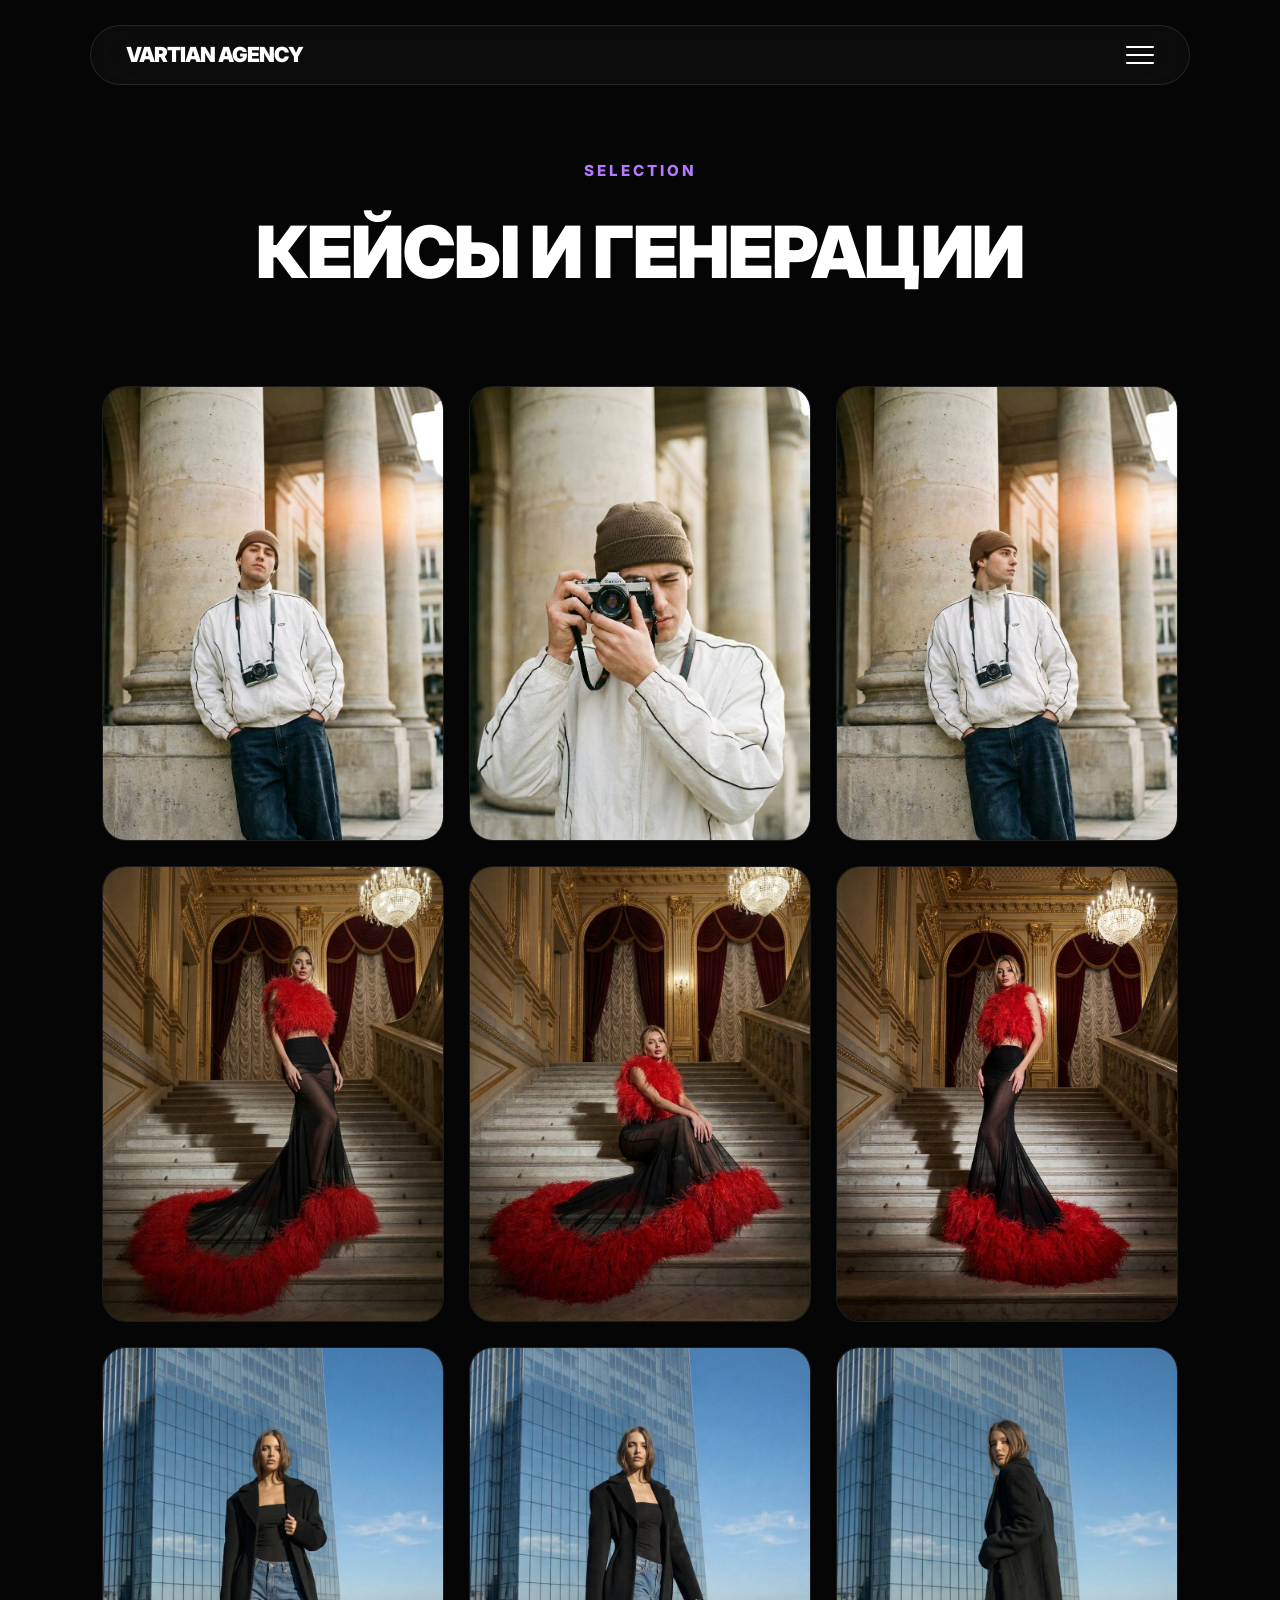
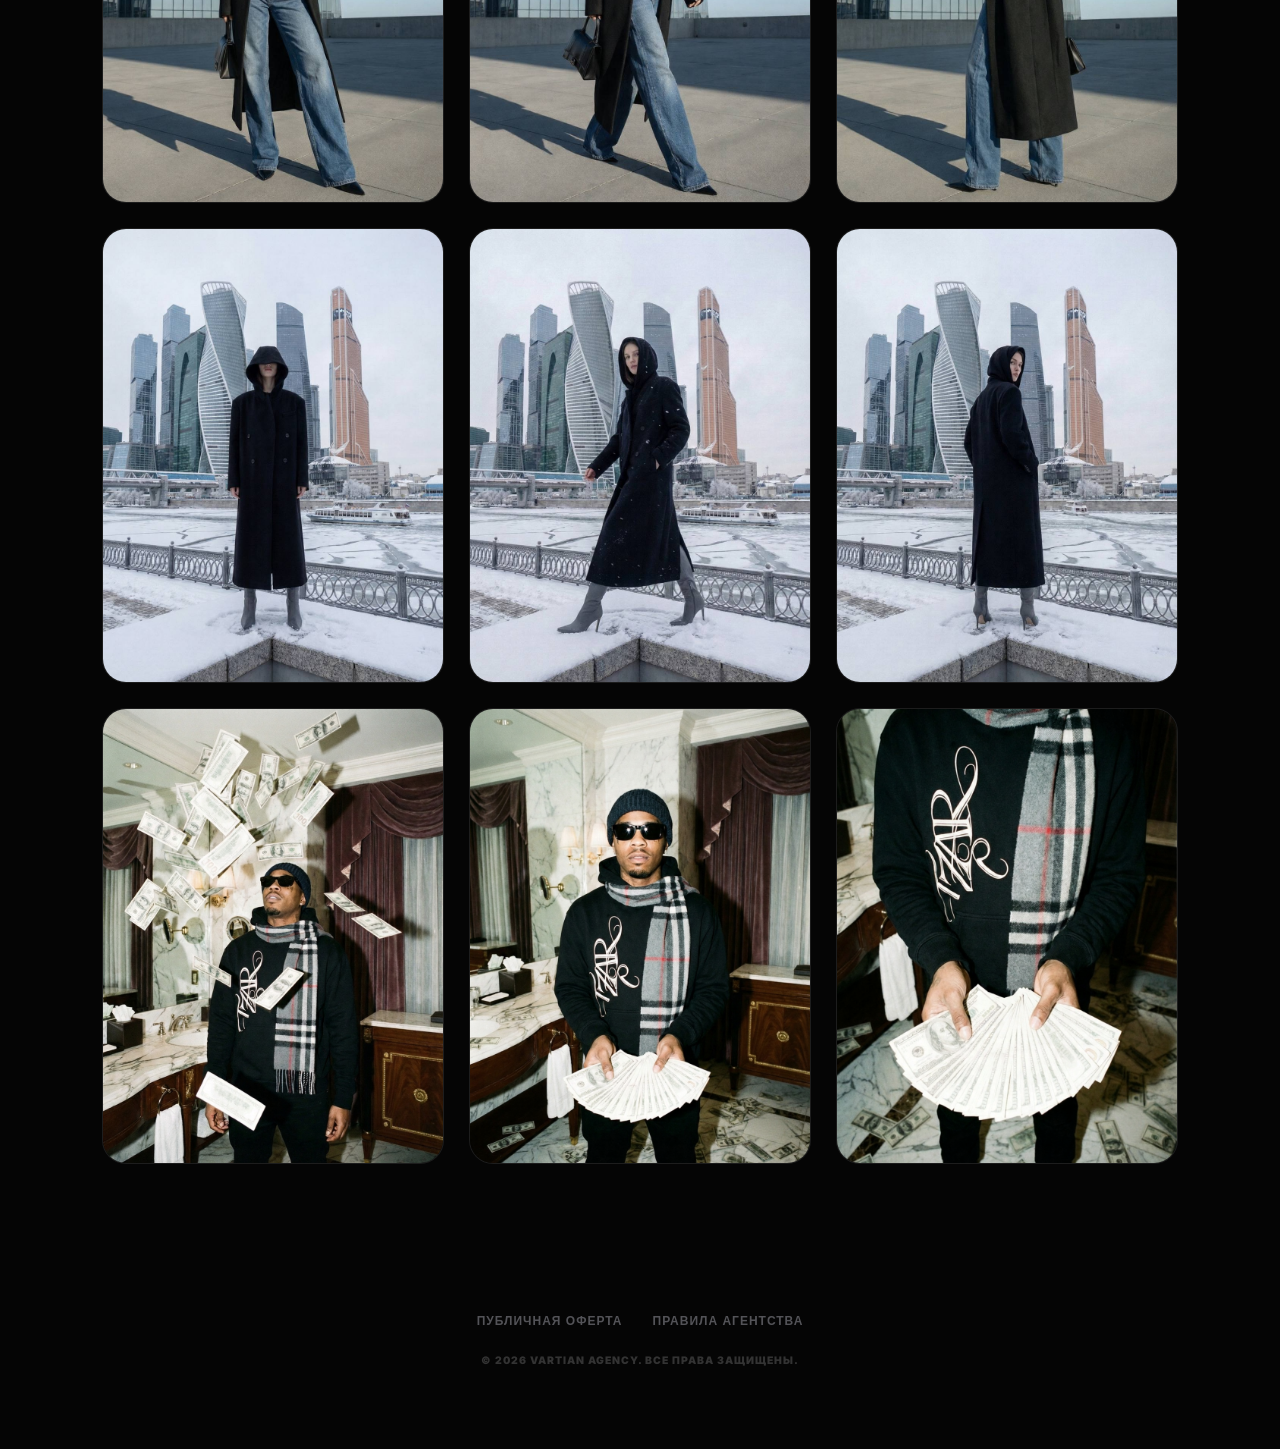
==== commit 8da1b0e5: "Add files via upload" ====
--- a/portfolio.html
+++ b/portfolio.html
@@ -1,106 +1,159 @@
-<!DOCTYPE html>
-<html lang="ru">
-<head>
-    <meta charset="UTF-8">
-    <meta name="viewport" content="width=device-width, initial-scale=1.0">
-    <title>Кейсы | Vartian Agency</title>
-    <link rel="stylesheet" href="style.css?v=20260311_2">
-    <link href="https://unpkg.com/aos@2.3.1/dist/aos.css" rel="stylesheet">
-</head>
-<body>
-    <header class="nav-container">
-        <a href="index.html" class="logo">Vartian Agency</a>
-        <button class="menu-btn" id="menuToggle" type="button" aria-label="Открыть меню" aria-controls="fullMenu" aria-expanded="false"><span></span><span></span><span></span></button>
-    </header>
-
-    <div class="full-menu" id="fullMenu">
-        <a href="portfolio.html">Кейсы</a>
-        <a href="prices.html">Услуги</a>
-        <a href="https://t.me/official_vartian" target="_blank" rel="noopener noreferrer">Контакты</a>
-    </div>
-
-    <section class="content-page">
-        <header class="page-header" data-aos="fade-down">
-            <span class="tag">Selection</span>
-            <h1>КЕЙСЫ И ГЕНЕРАЦИИ</h1>
-        </header>
-
-        <div class="portfolio-grid">
-            <div class="portfolio-item" data-aos="fade-up"><div class="item-overlay"><span>ART 1</span></div><img src="img/1.jpg" alt="ART 1" loading="lazy"></div>
-            <div class="portfolio-item" data-aos="fade-up" data-aos-delay="100"><div class="item-overlay"><span>ART 2</span></div><img src="img/2.jpg" alt="ART 2" loading="lazy"></div>
-            <div class="portfolio-item" data-aos="fade-up" data-aos-delay="200"><div class="item-overlay"><span>ART 3</span></div><img src="img/3.jpg" alt="ART 3" loading="lazy"></div>
-            <div class="portfolio-item" data-aos="fade-up"><div class="item-overlay"><span>ART 4</span></div><img src="img/4.jpg" alt="ART 4" loading="lazy"></div>
-            <div class="portfolio-item" data-aos="fade-up" data-aos-delay="100"><div class="item-overlay"><span>ART 5</span></div><img src="img/5.jpg" alt="ART 5" loading="lazy"></div>
-            <div class="portfolio-item" data-aos="fade-up" data-aos-delay="200"><div class="item-overlay"><span>ART 6</span></div><img src="img/6.jpg" alt="ART 6" loading="lazy"></div>
-            <div class="portfolio-item" data-aos="fade-up"><div class="item-overlay"><span>ART 7</span></div><img src="img/7.jpg" alt="ART 7" loading="lazy"></div>
-            <div class="portfolio-item" data-aos="fade-up" data-aos-delay="100"><div class="item-overlay"><span>ART 8</span></div><img src="img/8.jpg" alt="ART 8" loading="lazy"></div>
-            <div class="portfolio-item" data-aos="fade-up" data-aos-delay="200"><div class="item-overlay"><span>ART 9</span></div><img src="img/9.jpg" alt="ART 9" loading="lazy"></div>
-            <div class="portfolio-item" data-aos="fade-up"><div class="item-overlay"><span>ART 10</span></div><img src="img/10.jpg" alt="ART 10" loading="lazy"></div>
-            <div class="portfolio-item" data-aos="fade-up" data-aos-delay="100"><div class="item-overlay"><span>ART 11</span></div><img src="img/11.jpg" alt="ART 11" loading="lazy"></div>
-            <div class="portfolio-item" data-aos="fade-up" data-aos-delay="200"><div class="item-overlay"><span>ART 12</span></div><img src="img/12.jpg" alt="ART 12" loading="lazy"></div>
-            <div class="portfolio-item" data-aos="fade-up"><div class="item-overlay"><span>ART 13</span></div><img src="img/13.jpg" alt="ART 13" loading="lazy"></div>
-            <div class="portfolio-item" data-aos="fade-up" data-aos-delay="100"><div class="item-overlay"><span>ART 14</span></div><img src="img/14.jpg" alt="ART 14" loading="lazy"></div>
-            <div class="portfolio-item" data-aos="fade-up" data-aos-delay="200"><div class="item-overlay"><span>ART 15</span></div><img src="img/15.jpg" alt="ART 15" loading="lazy"></div>
-        </div>
-    </section>
-
-    <div class="legal-footer">
-        <div class="legal-links">
-            <button class="legal-btn" onclick="openModal('oferta')">Публичная оферта</button>
-            <button class="legal-btn" onclick="openModal('agreement')">Правила агентства</button>
-        </div>
-        <div class="copyright">© 2026 VARTIAN AGENCY. ВСЕ ПРАВА ЗАЩИЩЕНЫ.</div>
-    </div>
-
-    <!-- МОДАЛКИ (БЕЗ СОКРАЩЕНИЙ) -->
-    <div id="oferta" class="modal-overlay" onclick="closeModal('oferta')">
-        <div class="modal-content" onclick="event.stopPropagation()">
-            <button class="modal-close" onclick="closeModal('oferta')">&times;</button>
-            <h2>ПУБЛИЧНАЯ ОФЕРТА</h2>
-            <p>Настоящий документ является официальным предложением (Публичной офертой) агентства <b>VARTIAN AGENCY</b> (далее — Исполнитель) по оказанию услуг генерации визуального контента на базе технологий Искусственного Интеллекта.</p>
-            <h3>1. ПРЕДМЕТ СОГЛАШЕНИЯ</h3><p>Исполнитель обязуется оказать услуги по созданию цифровых изображений и/или видеороликов в соответствии с Техническим Заданием (ТЗ) Заказчика, а Заказчик обязуется оплатить эти услуги.</p>
-            <h3>2. УСЛОВИЯ ОПЛАТЫ И ВОЗВРАТА</h3><ul><li>Услуги оказываются на условиях 100% предварительной оплаты.</li><li>Ввиду специфики использования вычислительных мощностей и затрат токенов нейросетей, денежные средства становятся <b>безвозвратными</b> сразу после начала процесса генерации (стадия «Render»).</li><li>Отказ от услуг после начала работы не влечет за собой возврат оплаты.</li></ul>
-            <h3>3. ОСОБЕННОСТИ ТЕХНОЛОГИИ</h3><p>Заказчик осознает, что ИИ-генерация является вероятностным процессом. Возможные визуальные артефакты признаются допустимыми и устраняются Исполнителем строго в рамках оговоренных раундов правок.</p>
-            <h3>4. ИНТЕЛЛЕКТУАЛЬНЫЕ ПРАВА</h3><p>Исключительные права на использование материалов переходят к Заказчику только <b>после 100% оплаты</b>. Исполнитель сохраняет право на размещение работ в портфолио.</p>
-        </div>
-    </div>
-    <div id="agreement" class="modal-overlay" onclick="closeModal('agreement')">
-        <div class="modal-content" onclick="event.stopPropagation()">
-            <button class="modal-close" onclick="closeModal('agreement')">&times;</button>
-            <h2>ПРАВИЛА АГЕНТСТВА</h2>
-            <h3>1. ОБЩИЕ ПОЛОЖЕНИЯ</h3><p>Сайт VARTIAN AGENCY является витриной услуг и портфолио Леонида Вартиана. Используя ресурс, вы подтверждаете свое согласие с данными правилами.</p>
-            <h3>2. СБОР И ХРАНЕНИЕ ДАННЫХ</h3><p>Мы собираем только те данные, которые вы предоставляете добровольно (имя, ниша, контакт). Мы гарантируем, что ваши контакты <b>не будут переданы</b> третьим лицам.</p>
-            <h3>3. ОТВЕТСТВЕННОСТЬ</h3><p>Исполнитель не несет ответственности за использование Заказчиком контента в целях, нарушающих законодательство страны Заказчика.</p>
-        </div>
-    </div>
-
-    <script src="https://unpkg.com/aos@2.3.1/dist/aos.js"></script>
-    <script>
-        AOS.init({ duration: 1000, once: false });
-        const menuBtn = document.getElementById('menuToggle');
-        const fullMenu = document.getElementById('fullMenu');
-
-        function setMenuOpen(isOpen) {
-            if (!menuBtn || !fullMenu) return;
-            menuBtn.classList.toggle('active', isOpen);
-            fullMenu.classList.toggle('active', isOpen);
-            menuBtn.setAttribute('aria-expanded', String(isOpen));
-            menuBtn.setAttribute('aria-label', isOpen ? 'Закрыть меню' : 'Открыть меню');
-            document.body.style.overflow = isOpen ? 'hidden' : 'auto';
-        }
-
-        if (menuBtn && fullMenu) {
-            menuBtn.addEventListener('click', () => setMenuOpen(!fullMenu.classList.contains('active')));
-            fullMenu.addEventListener('click', (e) => {
-                if (e.target === fullMenu) setMenuOpen(false);
-            });
-            fullMenu.querySelectorAll('a').forEach((a) => a.addEventListener('click', () => setMenuOpen(false)));
-            document.addEventListener('keydown', (e) => {
-                if (e.key === 'Escape') setMenuOpen(false);
-            });
-        }
-        function openModal(id) { document.getElementById(id).style.display = 'flex'; document.body.style.overflow = 'hidden'; }
-        function closeModal(id) { document.getElementById(id).style.display = 'none'; document.body.style.overflow = 'auto'; }
-    </script>
-</body>
+<!DOCTYPE html>
+<html lang="ru">
+<head>
+    <meta charset="UTF-8">
+    <meta name="viewport" content="width=device-width, initial-scale=1.0">
+    <title>Кейсы | Vartian Agency</title>
+    <link rel="stylesheet" href="style.css?v=20260311_6">
+    <link href="https://unpkg.com/aos@2.3.1/dist/aos.css" rel="stylesheet">
+</head>
+<body>
+    <header class="nav-container">
+        <a href="index.html" class="logo">Vartian Agency</a>
+        <button class="menu-btn" id="menuToggle" type="button" aria-label="Открыть меню" aria-controls="fullMenu" aria-expanded="false"><span></span><span></span><span></span></button>
+    </header>
+
+    <div class="full-menu" id="fullMenu">
+        <a href="portfolio.html">Кейсы</a>
+        <a href="prices.html">Услуги</a>
+        <a href="https://t.me/official_vartian" target="_blank" rel="noopener noreferrer">Контакты</a>
+    </div>
+
+    <section class="content-page">
+        <header class="page-header" data-aos="fade-down">
+            <span class="tag">Selection</span>
+            <h1>КЕЙСЫ И ГЕНЕРАЦИИ</h1>
+        </header>
+
+        <div class="portfolio-grid">
+            <div class="portfolio-item" data-aos="fade-up"><div class="item-overlay"><span>ART 1</span></div><img src="img/1.jpg" alt="ART 1" loading="lazy"></div>
+            <div class="portfolio-item" data-aos="fade-up" data-aos-delay="100"><div class="item-overlay"><span>ART 2</span></div><img src="img/2.jpg" alt="ART 2" loading="lazy"></div>
+            <div class="portfolio-item" data-aos="fade-up" data-aos-delay="200"><div class="item-overlay"><span>ART 3</span></div><img src="img/3.jpg" alt="ART 3" loading="lazy"></div>
+            <div class="portfolio-item" data-aos="fade-up"><div class="item-overlay"><span>ART 4</span></div><img src="img/4.jpg" alt="ART 4" loading="lazy"></div>
+            <div class="portfolio-item" data-aos="fade-up" data-aos-delay="100"><div class="item-overlay"><span>ART 5</span></div><img src="img/5.jpg" alt="ART 5" loading="lazy"></div>
+            <div class="portfolio-item" data-aos="fade-up" data-aos-delay="200"><div class="item-overlay"><span>ART 6</span></div><img src="img/6.jpg" alt="ART 6" loading="lazy"></div>
+            <div class="portfolio-item" data-aos="fade-up"><div class="item-overlay"><span>ART 7</span></div><img src="img/7.jpg" alt="ART 7" loading="lazy"></div>
+            <div class="portfolio-item" data-aos="fade-up" data-aos-delay="100"><div class="item-overlay"><span>ART 8</span></div><img src="img/8.jpg" alt="ART 8" loading="lazy"></div>
+            <div class="portfolio-item" data-aos="fade-up" data-aos-delay="200"><div class="item-overlay"><span>ART 9</span></div><img src="img/9.jpg" alt="ART 9" loading="lazy"></div>
+            <div class="portfolio-item" data-aos="fade-up"><div class="item-overlay"><span>ART 10</span></div><img src="img/10.jpg" alt="ART 10" loading="lazy"></div>
+            <div class="portfolio-item" data-aos="fade-up" data-aos-delay="100"><div class="item-overlay"><span>ART 11</span></div><img src="img/11.jpg" alt="ART 11" loading="lazy"></div>
+            <div class="portfolio-item" data-aos="fade-up" data-aos-delay="200"><div class="item-overlay"><span>ART 12</span></div><img src="img/12.jpg" alt="ART 12" loading="lazy"></div>
+            <div class="portfolio-item" data-aos="fade-up"><div class="item-overlay"><span>ART 13</span></div><img src="img/13.jpg" alt="ART 13" loading="lazy"></div>
+            <div class="portfolio-item" data-aos="fade-up" data-aos-delay="100"><div class="item-overlay"><span>ART 14</span></div><img src="img/14.jpg" alt="ART 14" loading="lazy"></div>
+            <div class="portfolio-item" data-aos="fade-up" data-aos-delay="200"><div class="item-overlay"><span>ART 15</span></div><img src="img/15.jpg" alt="ART 15" loading="lazy"></div>
+        </div>
+    </section>
+
+    <div class="legal-footer">
+        <div class="legal-links">
+            <button class="legal-btn" onclick="openModal('oferta')">Публичная оферта</button>
+            <button class="legal-btn" onclick="openModal('agreement')">Правила агентства</button>
+        </div>
+        <div class="copyright">© 2026 VARTIAN AGENCY. ВСЕ ПРАВА ЗАЩИЩЕНЫ.</div>
+    </div>
+
+    <div id="oferta" class="modal-overlay" onclick="closeModal('oferta')">
+        <div class="modal-content" onclick="event.stopPropagation()">
+            <button class="modal-close" onclick="closeModal('oferta')">&times;</button>
+            <h2>ПУБЛИЧНАЯ ОФЕРТА</h2>
+            <p>Настоящий документ является официальным предложением (Публичной офертой) агентства <b>VARTIAN AGENCY</b> (далее — Исполнитель) по оказанию услуг генерации визуального контента на базе технологий Искусственного Интеллекта.</p>
+            
+            <h3>1. ПРЕДМЕТ СОГЛАШЕНИЯ И ТЕРМИНЫ</h3>
+            <p>Исполнитель обязуется оказать услуги по созданию цифровых изображений и/или видеороликов в соответствии с Техническим Заданием (ТЗ) Заказчика, а Заказчик обязуется оплатить эти услуги. Процесс создания контента осуществляется с применением нейросетевых технологий (AI).</p>
+            
+            <h3>2. УСЛОВИЯ ОПЛАТЫ И НЕВОЗВРАТНОСТЬ СРЕДСТВ</h3>
+            <ul>
+                <li>Работа начинается исключительно после <b>100% предварительной оплаты</b> выбранного пакета услуг или утвержденной сметы.</li>
+                <li>Генерация AI-контента требует прямых невозвратных затрат на аренду вычислительных мощностей (GPU) и оплату токенов API сторонних сервисов. В связи с этим, с момента начала работы (стадия «Render») уплаченные денежные средства <b>не подлежат возврату</b> ни при каких обстоятельствах.</li>
+                <li>Отказ Заказчика от услуг после их старта не является основанием для требования возврата средств.</li>
+            </ul>
+
+            <h3>3. СПЕЦИФИКА ТЕХНОЛОГИЙ И ПРАВКИ</h3>
+            <ul>
+                <li>Заказчик уведомлен и согласен с тем, что ИИ-генерация является вероятностным, а не детерминированным процессом. Незначительные визуальные артефакты (искажения фона, теней, мелких деталей) признаются допустимыми.</li>
+                <li>Абсолютное (пиксельное) сходство с референсом не гарантируется.</li>
+                <li>Правки вносятся строго в рамках лимитов, оговоренных в выбранном пакете услуг. Любые дополнительные итерации генерации оплачиваются отдельно по тарифам Исполнителя.</li>
+            </ul>
+
+            <h3>4. АВТОРСКИЕ И ИНТЕЛЛЕКТУАЛЬНЫЕ ПРАВА</h3>
+            <ul>
+                <li>Исключительные имущественные права на финальные (утвержденные) материалы переходят к Заказчику только после полной оплаты услуг.</li>
+                <li><b>Ответственность за исходники:</b> Если Заказчик предоставляет Исполнителю референсы, фотографии продуктов, логотипы или лиц людей для использования в генерации, Заказчик гарантирует, что обладает всеми необходимыми правами на эти материалы. В случае претензий третьих лиц, Заказчик обязуется урегулировать их самостоятельно и за свой счет.</li>
+                <li>Исполнитель оставляет за собой право использовать созданные материалы в своем публичном портфолио, соцсетях и кейсах, если Сторонами не подписано отдельное Соглашение о неразглашении (NDA).</li>
+            </ul>
+
+            <h3>5. ОГРАНИЧЕНИЕ ОТВЕТСТВЕННОСТИ</h3>
+            <p>Исполнитель предоставляет результаты работы «как есть» (as is). Исполнитель не несет ответственности за упущенную выгоду Заказчика, отсутствие ожидаемых коммерческих результатов от использования контента, а также за блокировки рекламных кабинетов Заказчика.</p>
+        </div>
+    </div>
+
+    <div id="agreement" class="modal-overlay" onclick="closeModal('agreement')">
+        <div class="modal-content" onclick="event.stopPropagation()">
+            <button class="modal-close" onclick="closeModal('agreement')">&times;</button>
+            <h2>ПРАВИЛА АГЕНТСТВА</h2>
+            
+            <h3>1. ОБЩИЕ ПОЛОЖЕНИЯ</h3>
+            <p>Сайт VARTIAN AGENCY является официальной витриной услуг и портфолио креативного AI-агентства под руководством Леонида Вартиана. Любое использование данного сайта, а также обращение за услугами означает безоговорочное согласие пользователя с настоящими правилами.</p>
+            
+            <h3>2. ПОЛИТИКА КОНФИДЕНЦИАЛЬНОСТИ</h3>
+            <ul>
+                <li>Мы собираем исключительно ту информацию, которую вы добровольно предоставляете для обсуждения проекта (имя, контакты, ниша бизнеса, ТЗ).</li>
+                <li>Мы применяем строгие меры безопасности. Ваша коммерческая тайна, неопубликованные продукты и контактные данные <b>никогда не будут переданы</b> или проданы третьим лицам.</li>
+                <li>Вся переписка и файлы проектов хранятся на защищенных серверах и могут быть удалены по первому требованию клиента после завершения работ.</li>
+            </ul>
+
+            <h3>3. ЗАПРЕЩЕННЫЙ КОНТЕНТ (ACCEPTABLE USE POLICY)</h3>
+            <p>VARTIAN AGENCY работает в строгом правовом поле. Мы категорически отказываемся от создания:</p>
+            <ul>
+                <li>Материалов, нарушающих законодательство (включая пропаганду насилия, ненависти, запрещенных веществ).</li>
+                <li>Deepfake-материалов реальных людей без их явного письменного и юридически подтвержденного согласия.</li>
+                <li>Контента, прямо нарушающего зарегистрированные торговые марки третьих лиц с целью обмана потребителей.</li>
+            </ul>
+
+            <h3>4. ФОРМАЛЬНАЯ СВЯЗЬ</h3>
+            <p>Официальным каналом связи и утверждения всех этапов работ признается Telegram-аккаунт, указанный на сайте. Все договоренности, зафиксированные в мессенджере, имеют юридическую силу для обеих сторон.</p>
+        </div>
+    </div>
+
+    <script src="https://unpkg.com/aos@2.3.1/dist/aos.js"></script>
+    <script>
+        AOS.init({ duration: 1000, once: false });
+        const menuBtn = document.getElementById('menuToggle');
+        const fullMenu = document.getElementById('fullMenu');
+
+        function setMenuOpen(isOpen) {
+            if (!menuBtn || !fullMenu) return;
+            menuBtn.classList.toggle('active', isOpen);
+            fullMenu.classList.toggle('active', isOpen);
+            menuBtn.setAttribute('aria-expanded', String(isOpen));
+            menuBtn.setAttribute('aria-label', isOpen ? 'Закрыть меню' : 'Открыть меню');
+            document.body.style.overflow = isOpen ? 'hidden' : 'auto';
+        }
+
+        if (menuBtn && fullMenu) {
+            menuBtn.addEventListener('click', () => setMenuOpen(!fullMenu.classList.contains('active')));
+            fullMenu.addEventListener('click', (e) => {
+                if (e.target === fullMenu) setMenuOpen(false);
+            });
+            fullMenu.querySelectorAll('a').forEach((a) => a.addEventListener('click', () => setMenuOpen(false)));
+            document.addEventListener('keydown', (e) => {
+                if (e.key === 'Escape') setMenuOpen(false);
+            });
+        }
+        function openModal(id) { 
+            const modal = document.getElementById(id);
+            modal.style.display = 'flex'; 
+            document.body.style.overflow = 'hidden';
+            setTimeout(() => modal.classList.add('show'), 10);
+        }
+        function closeModal(id) { 
+            const modal = document.getElementById(id);
+            modal.classList.remove('show');
+            setTimeout(() => {
+                modal.style.display = 'none'; 
+                document.body.style.overflow = 'auto';
+            }, 300);
+        }
+    </script>
+</body>
 </html>
--- a/style.css
+++ b/style.css
@@ -1,196 +1,306 @@
-/* =========================================
-   1. ФУНДАМЕНТ И ПРЕМЕАЛЬНЫЕ ШРИФТЫ
-   ========================================= */
-@import url('https://fonts.googleapis.com/css2?family=Inter:wght@100;300;400;700;900&display=swap');
-
-:root {
-    --bg: #050505;
-    --card: #0a0a0a;
-    --accent: #a855f7;
-    --accent-glow: rgba(168, 85, 247, 0.4);
-    --text: #ffffff;
-    --text-dim: #a1a1aa;
-    --border: rgba(255, 255, 255, 0.08);
-    --glass-bg: rgba(255, 255, 255, 0.03);
-    --glass-border: rgba(255, 255, 255, 0.1);
-    --transition: 0.5s cubic-bezier(0.4, 0, 0.2, 1);
-}
-
-* { margin: 0; padding: 0; box-sizing: border-box; outline: none; }
-html { scroll-behavior: smooth; overflow-x: hidden; }
-body { 
-    font-family: 'Inter', sans-serif; 
-    background-color: var(--bg); 
-    color: var(--text); 
-    line-height: 1.5; 
-    overflow-x: hidden; 
-    width: 100%;
-    -webkit-font-smoothing: antialiased; 
-}
-
-/* =========================================
-   2. ЛЕТАЮЩАЯ НАВИГАЦИЯ (LIQUID GLASS)
-   ========================================= */
-.nav-container {
-    position: fixed; top: 25px; left: 50%; transform: translateX(-50%);
-    width: 90%; max-width: 1100px; height: 60px; z-index: 10000;
-    display: flex; justify-content: space-between; align-items: center;
-    padding: 0 35px; background: var(--glass-bg);
-    backdrop-filter: blur(25px); -webkit-backdrop-filter: blur(25px);
-    border-radius: 100px; border: 1px solid var(--glass-border);
-}
-
-.logo { font-weight: 900; font-size: 1.3rem; letter-spacing: -1px; text-transform: uppercase; text-decoration: none; color: #fff; transition: 0.3s; }
-.logo:hover { color: var(--accent); }
-
-.menu-btn { width: 28px; height: 18px; position: relative; cursor: pointer; display: flex; flex-direction: column; justify-content: space-between; background: none; border: none; }
-.menu-btn span { display: block; width: 100%; height: 2px; background: #fff; border-radius: 10px; transition: var(--transition); }
-.menu-btn.active span:nth-child(1) { transform: translateY(8px) rotate(45deg); }
-.menu-btn.active span:nth-child(2) { opacity: 0; }
-.menu-btn.active span:nth-child(3) { transform: translateY(-8px) rotate(-45deg); }
-
-.full-menu {
-    position: fixed; top: 0; left: 0; width: 100%; height: 100vh;
-    background: rgba(5, 5, 5, 0.98); backdrop-filter: blur(20px); z-index: 9999;
-    display: flex; flex-direction: column; justify-content: center; align-items: center; gap: 30px;
-    opacity: 0; visibility: hidden; transition: var(--transition);
-}
-.full-menu.active { opacity: 1; visibility: visible; }
-.full-menu a { font-size: clamp(1.5rem, 4vw, 2.5rem); font-weight: 900; color: #fff; text-decoration: none; text-transform: uppercase; transition: 0.3s; }
-.full-menu a:hover { color: var(--accent); letter-spacing: 4px; }
-
-/* =========================================
-   3. HERO (ГЛАВНАЯ ФРАЗА - ФИКС ПЕРЕНОСОВ)
-   ========================================= */
-.hero { height: 100vh; display: flex; flex-direction: column; justify-content: center; align-items: center; text-align: center; padding: 0 5%; }
-
-.hero h1 { 
-    font-size: clamp(2.8rem, 9.5vw, 7.5rem); /* Динамичный размер */
-    line-height: 0.85; 
-    font-weight: 900; 
-    letter-spacing: -4px; 
-    text-transform: uppercase; 
-    margin-bottom: 25px; 
-    color: #fff;
-    white-space: nowrap; /* ЗАПРЕТ ПЕРЕНОСА СЛОВ */
-}
-
-.hero h1 span { 
-    display: block; /* Каждое слово/блок на своей строке */
-    background: linear-gradient(to bottom, #ffffff 30%, var(--accent) 100%);
-    -webkit-background-clip: text;
-    -webkit-text-fill-color: transparent;
-}
-
-.hero p { color: var(--text-dim); max-width: 600px; font-size: 1.15rem; margin-bottom: 45px; font-weight: 300; }
-.hero-btns { display: flex; gap: 20px; align-items: center; }
-
-/* =========================================
-   4. ТАБЛИЦА СРАВНЕНИЯ (LIQUID GLASS)
-   ========================================= */
-.comparison-section { padding: 120px 8% 80px; }
-.section-title-styled { text-align: center; margin-bottom: 60px; }
-.section-title-styled h2 { font-size: clamp(2.2rem, 5vw, 3.5rem); font-weight: 900; text-transform: uppercase; letter-spacing: -1px; }
-
-.comp-container { max-width: 1100px; margin: 0 auto; background: var(--glass-bg); backdrop-filter: blur(15px); border: 1px solid var(--glass-border); border-radius: 40px; overflow: hidden; }
-.comp-header { display: grid; grid-template-columns: 1fr 1.5fr 1.5fr; padding: 30px; background: rgba(255,255,255,0.02); }
-.comp-col { font-weight: 900; font-size: 0.75rem; text-transform: uppercase; color: var(--text-dim); }
-.comp-row { display: grid; grid-template-columns: 1fr 1.5fr 1.5fr; padding: 40px 30px; border-top: 1px solid var(--glass-border); align-items: center; transition: 0.3s; }
-.comp-label { font-weight: 900; font-size: 1.1rem; text-transform: uppercase; }
-.comp-old { color: #555; text-decoration: line-through; text-decoration-color: #ff4d4d; font-size: 1rem; }
-.comp-new { color: #fff; font-weight: 700; padding: 18px 25px; border-radius: 100px; background: rgba(168, 85, 247, 0.08); border: 1px solid var(--accent); }
-
-/* =========================================
-   5. ПОЧЕМУ НАМ ДОВЕРЯЮТ (3 В РЯД)
-   ========================================= */
-.benefits { padding: 100px 8% 60px; }
-.benefit-grid { display: grid; grid-template-columns: repeat(3, 1fr); gap: 25px; max-width: 1200px; margin: 0 auto; }
-.benefit-card { background: linear-gradient(145deg, #0f0f0f, #050505); padding: 50px 40px; border-radius: 35px; border: 1px solid var(--border); transition: 0.3s; box-shadow: inset 0 0 20px rgba(255, 255, 255, 0.01); }
-.benefit-card:hover { border-color: var(--accent); transform: translateY(-10px); }
-.benefit-card h3 { font-size: 1.4rem; font-weight: 800; margin-bottom: 20px; color: #fff; }
-.benefit-card p { color: var(--text-dim); font-size: 1rem; line-height: 1.6; }
-
-/* =========================================
-   6. FOUNDER BLOCK
-   ========================================= */
-.founder-section { padding: 100px 8%; display: flex; justify-content: center; }
-.founder-card { max-width: 1000px; width: 100%; display: flex; align-items: center; gap: 50px; padding: 60px; border-radius: 40px; border: 1px solid var(--border); background: var(--card); }
-.founder-img { width: 120px; height: 120px; border-radius: 50%; overflow: hidden; flex-shrink: 0; border: 2px solid var(--accent); }
-.founder-img img { width: 100%; height: 100%; object-fit: cover; }
-.founder-text blockquote { font-size: 1.5rem; font-weight: 300; line-height: 1.4; color: #fff; margin-bottom: 20px; font-style: italic; }
-.founder-name { font-weight: 900; font-size: 0.85rem; color: var(--text-dim); text-transform: uppercase; letter-spacing: 2px; }
-
-/* =========================================
-   7. ПОРТФОЛИО (3 КОЛОНКИ)
-   ========================================= */
-.content-page { padding: 160px 8% 100px; }
-.page-header { text-align: center; margin-bottom: 80px; }
-.page-header h1 { font-size: clamp(2.5rem, 6vw, 4.5rem); font-weight: 900; text-transform: uppercase; letter-spacing: -1.5px; }
-
-.portfolio-grid { display: grid; grid-template-columns: repeat(3, 1fr); gap: 25px; max-width: 1400px; margin: 0 auto; }
-.portfolio-item { background: var(--card); border-radius: 24px; border: 1px solid var(--border); aspect-ratio: 3/4; overflow: hidden; position: relative; transition: 0.4s; }
-.portfolio-item img { width: 100%; height: 100%; object-fit: cover; display: block; }
-.item-overlay { position: absolute; top: 0; left: 0; width: 100%; height: 100%; background: rgba(168, 85, 247, 0.5); backdrop-filter: blur(6px); display: flex; align-items: center; justify-content: center; opacity: 0; transition: 0.3s; z-index: 2; }
-.portfolio-item:hover .item-overlay { opacity: 1; }
-
-/* =========================================
-   8. ПРАЙС ГРИД (3 КОЛОНКИ)
-   ========================================= */
-.price-grid-top { display: grid; grid-template-columns: repeat(2, 1fr); gap: 30px; max-width: 1100px; margin: 0 auto 50px; }
-.price-grid { display: grid; grid-template-columns: repeat(3, 1fr); gap: 25px; max-width: 1400px; margin: 0 auto; }
-.price-section-title { text-align: center; margin: 120px 0 60px; }
-.price-section-title h2 { font-size: clamp(2.5rem, 5vw, 4rem); font-weight: 900; text-transform: uppercase; }
-
-.price-card { background: linear-gradient(145deg, #0f0f0f, #050505); padding: 45px; border-radius: 35px; border: 1px solid var(--border); transition: 0.3s; display: flex; flex-direction: column; }
-.price-card:hover { border-color: rgba(168, 85, 247, 0.4); transform: translateY(-5px); }
-.price-card.exclusive { border: 2px solid var(--accent); position: relative; box-shadow: 0 0 30px rgba(168, 85, 247, 0.1); }
-.cost { font-size: 2.5rem; font-weight: 900; margin: 20px 0; color: #fff; }
-.price-card ul { list-style: none; margin: 15px 0; flex-grow: 1; }
-.price-card ul li::before { content: "—"; color: var(--accent); margin-right: 12px; font-weight: bold; }
-
-/* =========================================
-   9. ОБСУДИМ ВАШ ПРОЕКТ (CINEMATIC)
-   ========================================= */
-.contact-section { padding: 120px 8%; text-align: center; }
-.contact-box { 
-    background: linear-gradient(180deg, rgba(168, 85, 247, 0.05) 0%, rgba(0,0,0,0) 100%);
-    padding: 100px 50px; border-radius: 50px; border: 1px solid var(--glass-border); max-width: 1100px; margin: 0 auto;
-}
-.contact-box h2 { font-size: clamp(2.5rem, 7vw, 5rem); font-weight: 900; margin-bottom: 25px; text-transform: uppercase; letter-spacing: -2px; }
-.contact-box p { color: var(--text-dim); font-size: 1.2rem; margin-bottom: 50px; font-weight: 300; }
-.contact-links { display: flex; justify-content: center; gap: 40px; }
-.contact-links a { font-size: 1.3rem; font-weight: 900; color: #fff; text-decoration: underline; text-underline-offset: 10px; transition: 0.3s; }
-.contact-links a:hover { color: var(--accent); text-underline-offset: 15px; }
-
-/* =========================================
-   10. MODERN CTA & LEGAL
-   ========================================= */
-.modern-cta { padding: 150px 0; text-align: center; border-top: 1px solid rgba(255,255,255,0.05); }
-.modern-cta h2 { font-size: clamp(3.5rem, 12vw, 8.5rem); font-weight: 900; letter-spacing: -5px; line-height: 0.85; margin-bottom: 50px; text-transform: uppercase;}
-.modern-cta h2 span { color: transparent; -webkit-text-stroke: 1px rgba(255,255,255,0.3); }
-
-.legal-footer { padding: 50px 0 80px; text-align: center; }
-.legal-links { display: flex; justify-content: center; gap: 30px; margin-bottom: 25px; }
-.legal-btn { background: none; border: none; color: var(--text-dim); font-size: 0.75rem; font-weight: 700; text-transform: uppercase; cursor: pointer; opacity: 0.5; transition: 0.3s; letter-spacing: 1px; }
-.legal-btn:hover { color: var(--accent); opacity: 1; }
-.copyright { font-size: 0.65rem; color: #333; font-weight: 900; letter-spacing: 1px; text-transform: uppercase; }
-
-.modal-overlay { position: fixed; top: 0; left: 0; width: 100%; height: 100%; background: rgba(0,0,0,0.95); backdrop-filter: blur(15px); -webkit-backdrop-filter: blur(15px); display: none; justify-content: center; align-items: center; z-index: 99999; }
-.modal-content { background: #080808; width: 90%; max-width: 650px; border-radius: 40px; padding: 60px 50px; border: 1px solid var(--border); position: relative; max-height: 85vh; overflow-y: auto; text-align: left; }
-.modal-close { position: absolute; top: 30px; right: 30px; color: #fff; font-size: 2.2rem; border: none; background: none; cursor: pointer; line-height: 1; opacity: 0.5; }
-
-/* КНОПКИ */
-.btn-main { display: inline-block; background: #fff; color: #000; padding: 22px 50px; border-radius: 100px; text-decoration: none; font-weight: 900; text-transform: uppercase; font-size: 0.85rem; transition: 0.3s; border: none; box-shadow: 0 10px 40px rgba(255, 255, 255, 0.1); }
-.btn-outline { border: 1.5px solid rgba(255, 255, 255, 0.1); color: #fff; padding: 22px 50px; border-radius: 100px; text-decoration: none; font-weight: 900; text-transform: uppercase; font-size: 0.85rem; }
-.btn-main:hover, .btn-outline:hover { transform: translateY(-4px); box-shadow: 0 10px 40px rgba(168, 85, 247, 0.4); }
-
-/* АДАПТИВНОСТЬ (МОБИЛКИ) */
-@media (max-width: 1100px) { .portfolio-grid, .benefits .benefit-grid, .price-grid { grid-template-columns: repeat(2, 1fr); } }
-@media (max-width: 768px) { 
-    .portfolio-grid, .benefits .benefit-grid, .price-grid, .price-grid-top { grid-template-columns: 1fr; } 
-    .nav-container { width: 95%; padding: 14px 20px; } 
-    .hero h1 { font-size: 11vw; letter-spacing: -2px; } /* АДАПТИВНЫЙ РАЗМЕР ДЛЯ ТЕЛЕФОНА */
-    .modern-cta h2 { font-size: 3.5rem; letter-spacing: -1px; } 
-}
-
+/* =========================================
+   1. ФУНДАМЕНТ И ПРЕМИАЛЬНЫЕ ШРИФТЫ
+   ========================================= */
+@import url('https://fonts.googleapis.com/css2?family=Inter:wght@100;300;400;700;900&display=swap');
+
+:root {
+    --bg: #050505;
+    --card: #0a0a0a;
+    --accent: #a855f7;
+    --accent-glow: rgba(168, 85, 247, 0.4);
+    --text: #ffffff;
+    --text-dim: #a1a1aa;
+    --border: rgba(255, 255, 255, 0.08);
+    --glass-bg: rgba(255, 255, 255, 0.03);
+    --glass-border: rgba(255, 255, 255, 0.1);
+    --transition: 0.5s cubic-bezier(0.4, 0, 0.2, 1);
+}
+
+* { margin: 0; padding: 0; box-sizing: border-box; outline: none; }
+html { scroll-behavior: smooth; overflow-x: hidden; }
+body { 
+    font-family: 'Inter', sans-serif; 
+    background-color: var(--bg); 
+    color: var(--text); 
+    line-height: 1.5; 
+    overflow-x: hidden; 
+    width: 100%;
+    -webkit-font-smoothing: antialiased; 
+}
+
+/* =========================================
+   МЯГКИЕ ФИОЛЕТОВЫЕ МИНИ-ЗАГОЛОВКИ
+   ========================================= */
+.pre-title, .subtitle, .mini-heading, .section-subtitle, 
+.page-header span, .price-card > span:first-child, .price-card .plan-name,
+.modern-cta > span:first-child, .modern-cta .pre-title, .badge {
+    display: block;
+    font-size: 0.95rem;
+    font-weight: 800;
+    text-transform: uppercase;
+    letter-spacing: 3px;
+    color: #b57aff;
+    margin-bottom: 15px;
+}
+.page-header span { text-align: center; }
+
+/* =========================================
+   2. ЛЕТАЮЩАЯ НАВИГАЦИЯ (LIQUID GLASS)
+   ========================================= */
+.nav-container {
+    position: fixed; top: 25px; left: 50%; transform: translateX(-50%);
+    width: 90%; max-width: 1100px; height: 60px; z-index: 10000;
+    display: flex; justify-content: space-between; align-items: center;
+    padding: 0 35px; background: var(--glass-bg);
+    backdrop-filter: blur(25px); -webkit-backdrop-filter: blur(25px);
+    border-radius: 100px; border: 1px solid var(--glass-border);
+}
+
+.logo { font-weight: 900; font-size: 1.3rem; letter-spacing: -1px; text-transform: uppercase; text-decoration: none; color: #fff; transition: 0.3s; }
+.logo:hover { color: var(--accent); }
+
+.menu-btn { width: 28px; height: 18px; position: relative; cursor: pointer; display: flex; flex-direction: column; justify-content: space-between; background: none; border: none; }
+.menu-btn span { display: block; width: 100%; height: 2px; background: #fff; border-radius: 10px; transition: var(--transition); }
+.menu-btn.active span:nth-child(1) { transform: translateY(8px) rotate(45deg); }
+.menu-btn.active span:nth-child(2) { opacity: 0; }
+.menu-btn.active span:nth-child(3) { transform: translateY(-8px) rotate(-45deg); }
+
+.full-menu {
+    position: fixed; top: 0; left: 0; width: 100%; height: 100vh;
+    background: rgba(5, 5, 5, 0.98); backdrop-filter: blur(20px); z-index: 9999;
+    display: flex; flex-direction: column; justify-content: center; align-items: center; gap: 30px;
+    opacity: 0; visibility: hidden; transition: var(--transition);
+}
+.full-menu.active { opacity: 1; visibility: visible; }
+.full-menu a { font-size: clamp(1.5rem, 4vw, 2.5rem); font-weight: 900; color: #fff; text-decoration: none; text-transform: uppercase; transition: 0.3s; }
+.full-menu a:hover { color: var(--accent); letter-spacing: 4px; }
+
+/* =========================================
+   3. HERO (ГЛАВНАЯ ФРАЗА - УМНЫЙ ФИКС БУКВЫ "Й")
+   ========================================= */
+.hero { height: 100vh; display: flex; flex-direction: column; justify-content: center; align-items: center; text-align: center; padding: 0 5%; }
+
+.hero h1 { 
+    font-size: clamp(3rem, 10vw, 8.5rem);
+    line-height: 1.1; /* Безопасный интервал для рендера градиента */
+    font-weight: 900; 
+    letter-spacing: -4px; 
+    text-transform: uppercase; 
+    margin-bottom: 25px; 
+    color: #fff;
+    white-space: nowrap;
+}
+
+.hero h1 span { 
+    display: block;
+    padding: 10px 20px 10px 0; /* Делаем коробку рендера огромной, чтобы ничего не резалось */
+    background: linear-gradient(to bottom, #ffffff 30%, var(--accent) 100%);
+    -webkit-background-clip: text;
+    -webkit-text-fill-color: transparent;
+}
+
+/* Стягиваем строки друг к другу вручную */
+.hero h1 span:not(:last-child) {
+    margin-bottom: -25px; 
+}
+
+.hero p { color: var(--text-dim); max-width: 600px; font-size: 1.15rem; margin-bottom: 45px; font-weight: 300; }
+.hero-btns { display: flex; gap: 20px; align-items: center; }
+
+/* =========================================
+   4. ТАБЛИЦА СРАВНЕНИЯ
+   ========================================= */
+.comparison-section { padding: 120px 8% 80px; }
+.section-title-styled { text-align: center; margin-bottom: 60px; }
+.section-title-styled h2 { font-size: clamp(2.2rem, 5vw, 3.5rem); font-weight: 900; text-transform: uppercase; letter-spacing: -1px; }
+
+.comp-container { max-width: 1100px; margin: 0 auto; background: var(--glass-bg); backdrop-filter: blur(15px); border: 1px solid var(--glass-border); border-radius: 40px; overflow: hidden; }
+.comp-header { display: grid; grid-template-columns: 1fr 1.5fr 1.5fr; padding: 30px; background: rgba(255,255,255,0.02); }
+.comp-col { font-weight: 900; font-size: 0.75rem; text-transform: uppercase; color: var(--text-dim); }
+.comp-row { display: grid; grid-template-columns: 1fr 1.5fr 1.5fr; padding: 40px 30px; border-top: 1px solid var(--glass-border); align-items: center; transition: 0.3s; }
+.comp-label { font-weight: 900; font-size: 1.1rem; text-transform: uppercase; color: #fff; }
+.comp-old { color: #555; text-decoration: line-through; text-decoration-color: #ff4d4d; font-size: 1rem; }
+.comp-new { color: #fff; font-weight: 700; padding: 18px 25px; border-radius: 100px; background: rgba(168, 85, 247, 0.08); border: 1px solid var(--accent); }
+
+/* =========================================
+   5. ПОЧЕМУ НАМ ДОВЕРЯЮТ (3 В РЯД)
+   ========================================= */
+.benefits { padding: 100px 8% 60px; }
+.benefit-grid { display: grid; grid-template-columns: repeat(3, 1fr); gap: 25px; max-width: 1200px; margin: 0 auto; }
+.benefit-card { background: linear-gradient(145deg, #0f0f0f, #050505); padding: 50px 40px; border-radius: 35px; border: 1px solid var(--border); transition: 0.3s; box-shadow: inset 0 0 20px rgba(255, 255, 255, 0.01); }
+.benefit-card:hover { border-color: var(--accent); transform: translateY(-10px); }
+.benefit-card h3 { font-size: 1.4rem; font-weight: 800; margin-bottom: 20px; color: #fff; }
+.benefit-card p { color: var(--text-dim); font-size: 1rem; line-height: 1.6; }
+
+/* =========================================
+   6. FOUNDER BLOCK
+   ========================================= */
+.founder-section { padding: 100px 8%; display: flex; justify-content: center; }
+.founder-card { max-width: 1000px; width: 100%; display: flex; align-items: center; gap: 50px; padding: 60px; border-radius: 40px; border: 1px solid var(--border); background: var(--card); }
+.founder-img { width: 120px; height: 120px; border-radius: 50%; overflow: hidden; flex-shrink: 0; border: 2px solid var(--accent); }
+.founder-img img { width: 100%; height: 100%; object-fit: cover; }
+.founder-text blockquote { font-size: 1.5rem; font-weight: 300; line-height: 1.4; color: #fff; margin-bottom: 20px; font-style: italic; }
+.founder-name { font-weight: 900; font-size: 0.85rem; color: var(--text-dim); text-transform: uppercase; letter-spacing: 2px; }
+
+/* =========================================
+   7. ПОРТФОЛИО
+   ========================================= */
+.content-page { padding: 160px 8% 100px; }
+.page-header { text-align: center; margin-bottom: 80px; }
+.page-header h1 { font-size: clamp(2.5rem, 6vw, 4.5rem); font-weight: 900; text-transform: uppercase; letter-spacing: -1.5px; }
+
+.portfolio-grid { display: grid; grid-template-columns: repeat(3, 1fr); gap: 25px; max-width: 1400px; margin: 0 auto; }
+.portfolio-item { background: var(--card); border-radius: 24px; border: 1px solid var(--border); aspect-ratio: 3/4; overflow: hidden; position: relative; transition: 0.4s; }
+.portfolio-item img { width: 100%; height: 100%; object-fit: cover; display: block; }
+.item-overlay { position: absolute; top: 0; left: 0; width: 100%; height: 100%; background: rgba(168, 85, 247, 0.5); backdrop-filter: blur(6px); display: flex; align-items: center; justify-content: center; opacity: 0; transition: 0.3s; z-index: 2; }
+.portfolio-item:hover .item-overlay { opacity: 1; }
+
+/* =========================================
+   8. ПРАЙС ГРИД
+   ========================================= */
+.price-grid-top { display: grid; grid-template-columns: repeat(2, 1fr); gap: 30px; max-width: 1100px; margin: 0 auto 50px; }
+.price-grid { display: grid; grid-template-columns: repeat(3, 1fr); gap: 25px; max-width: 1400px; margin: 0 auto; }
+.price-section-title { text-align: center; margin: 120px 0 60px; }
+.price-section-title h2 { font-size: clamp(2.5rem, 5vw, 4rem); font-weight: 900; text-transform: uppercase; }
+
+.price-card { background: linear-gradient(145deg, #0f0f0f, #050505); padding: 45px; border-radius: 35px; border: 1px solid var(--border); transition: 0.3s; display: flex; flex-direction: column; }
+.price-card:hover { border-color: rgba(168, 85, 247, 0.4); transform: translateY(-5px); }
+.price-card.exclusive, .price-grid .price-card:nth-last-child(-n+3) { border: 2px solid var(--accent); position: relative; box-shadow: 0 0 30px rgba(168, 85, 247, 0.1); }
+.cost { font-size: 2.5rem; font-weight: 900; margin: 20px 0; color: #fff; }
+.price-card ul { list-style: none; margin: 15px 0; flex-grow: 1; }
+.price-card ul li::before { content: "—"; color: var(--accent); margin-right: 12px; font-weight: bold; }
+
+/* =========================================
+   9. ОБСУДИМ ВАШ ПРОЕКТ
+   ========================================= */
+.contact-section { padding: 120px 8%; text-align: center; }
+.contact-box { background: linear-gradient(180deg, rgba(168, 85, 247, 0.05) 0%, rgba(0,0,0,0) 100%); padding: 100px 50px; border-radius: 50px; border: 1px solid var(--glass-border); max-width: 1100px; margin: 0 auto; }
+.contact-box h2 { font-size: clamp(2.5rem, 7vw, 5rem); font-weight: 900; margin-bottom: 25px; text-transform: uppercase; letter-spacing: -2px; }
+.contact-box p { color: var(--text-dim); font-size: 1.2rem; margin-bottom: 50px; font-weight: 300; }
+.contact-links { display: flex; justify-content: center; gap: 40px; }
+.contact-links a { font-size: 1.3rem; font-weight: 900; color: #fff; text-decoration: underline; text-underline-offset: 10px; transition: 0.3s; }
+.contact-links a:hover { color: var(--accent); text-underline-offset: 15px; }
+
+/* =========================================
+   10. MODERN CTA & LEGAL
+   ========================================= */
+.modern-cta { padding: 150px 5%; text-align: center; border-top: 1px solid rgba(255,255,255,0.05); display: flex; flex-direction: column; align-items: center; }
+.modern-cta h2 { font-size: clamp(3.5rem, 12vw, 8.5rem); font-weight: 900; letter-spacing: -5px; line-height: 0.85; margin-bottom: 40px; text-transform: uppercase; text-align: center; }
+.modern-cta h2 span { color: transparent; -webkit-text-stroke: 1px rgba(255,255,255,0.3); display: block; }
+.modern-cta p { color: var(--text-dim); font-size: 1.15rem; margin: 0 auto 40px; max-width: 600px; text-align: center; }
+
+.legal-footer { padding: 50px 0 80px; text-align: center; }
+.legal-links { display: flex; justify-content: center; gap: 30px; margin-bottom: 25px; }
+.legal-btn { background: none; border: none; color: var(--text-dim); font-size: 0.75rem; font-weight: 700; text-transform: uppercase; cursor: pointer; opacity: 0.5; transition: 0.3s; letter-spacing: 1px; }
+.legal-btn:hover { color: var(--accent); opacity: 1; }
+.copyright { font-size: 0.65rem; color: #333; font-weight: 900; letter-spacing: 1px; text-transform: uppercase; }
+
+/* КНОПКИ */
+.btn-main { display: inline-flex; justify-content: center; align-items: center; background: #fff; color: #000; padding: 22px 50px; border-radius: 100px; text-decoration: none; font-weight: 900; text-transform: uppercase; font-size: 0.85rem; transition: 0.3s; border: none; box-shadow: 0 10px 40px rgba(255, 255, 255, 0.1); }
+.btn-outline { display: inline-flex; justify-content: center; align-items: center; border: 1.5px solid rgba(255, 255, 255, 0.1); color: #fff; padding: 22px 50px; border-radius: 100px; text-decoration: none; font-weight: 900; text-transform: uppercase; font-size: 0.85rem; transition: 0.3s; }
+.btn-main:hover, .btn-outline:hover { transform: translateY(-4px); box-shadow: 0 10px 40px rgba(168, 85, 247, 0.4); }
+
+/* =========================================
+   11. ИДЕАЛЬНЫЙ ДИЗАЙН МОДАЛЬНЫХ ОКОН (ДОКУМЕНТЫ)
+   ========================================= */
+.modal-overlay { 
+    position: fixed; top: 0; left: 0; width: 100%; height: 100%; 
+    background: rgba(0,0,0,0.85); backdrop-filter: blur(15px); -webkit-backdrop-filter: blur(15px); 
+    display: none; justify-content: center; align-items: center; z-index: 99999; 
+    opacity: 0; transition: opacity 0.3s ease;
+}
+.modal-overlay.show { opacity: 1; }
+
+.modal-content { 
+    background: #0f0f0f; 
+    width: 90%; max-width: 650px; 
+    border-radius: 30px; 
+    padding: 50px; 
+    border: 1px solid var(--border); 
+    position: relative; 
+    max-height: 85vh; 
+    overflow-y: auto; 
+    text-align: left; 
+    box-shadow: 0 20px 50px rgba(0,0,0,0.5);
+    transform: translateY(20px); transition: transform 0.3s ease;
+}
+.modal-overlay.show .modal-content { transform: translateY(0); }
+
+/* Стилизация скроллбара внутри модалки */
+.modal-content::-webkit-scrollbar { width: 6px; }
+.modal-content::-webkit-scrollbar-track { background: transparent; }
+.modal-content::-webkit-scrollbar-thumb { background: rgba(255,255,255,0.2); border-radius: 10px; }
+
+.modal-close { 
+    position: absolute; top: 25px; right: 30px; 
+    color: var(--text-dim); font-size: 2rem; 
+    border: none; background: none; cursor: pointer; 
+    line-height: 1; transition: 0.3s;
+}
+.modal-close:hover { color: #ff4d4d; transform: scale(1.1); }
+
+/* Типографика внутри документов */
+.modal-content h2 { font-size: 1.8rem; font-weight: 900; text-transform: uppercase; letter-spacing: -1px; margin-bottom: 25px; color: #fff; }
+.modal-content h3 { font-size: 1.05rem; font-weight: 800; color: var(--accent); text-transform: uppercase; letter-spacing: 1px; margin: 30px 0 15px; }
+.modal-content p { font-size: 0.95rem; line-height: 1.7; color: #d1d1d6; margin-bottom: 15px; font-weight: 300; }
+.modal-content ul { margin-bottom: 20px; padding-left: 20px; }
+.modal-content ul li { font-size: 0.95rem; line-height: 1.7; color: #d1d1d6; font-weight: 300; margin-bottom: 10px; }
+.modal-content ul li::marker { color: var(--accent); }
+.modal-content b { color: #fff; font-weight: 700; }
+
+/* =========================================
+   АДАПТИВНОСТЬ (МОБИЛКИ) 
+   ========================================= */
+@media (max-width: 1100px) { .portfolio-grid, .benefits .benefit-grid, .price-grid { grid-template-columns: repeat(2, 1fr); } }
+
+@media (max-width: 768px) { 
+    .portfolio-grid, .benefits .benefit-grid, .price-grid, .price-grid-top { grid-template-columns: 1fr; } 
+    .nav-container { width: 95%; padding: 14px 20px; } 
+    
+    /* ФИКС ТЕКСТА HERO - ИДЕАЛЬНАЯ КОМБИНАЦИЯ */
+    .hero { padding: 0; } 
+    .hero h1 { 
+        font-size: 9.3vw; 
+        letter-spacing: -2px; 
+        margin-bottom: 20px; 
+        padding: 0; 
+        width: 100%;
+        line-height: 1.1; /* Безопасно для буквы Й */
+        word-break: keep-all; 
+    } 
+    .hero h1 span { 
+        padding: 10px 15px 10px 5px; /* Запас пространства внутри спана */
+    }
+    .hero h1 span:not(:last-child) {
+        margin-bottom: -15px; /* Сдвигаем строки визуально, не ломая коробку рендера */
+    }
+    
+    .hero p { font-size: 1.15rem; margin-bottom: 35px; opacity: 0.85; padding: 0 20px; } 
+    .hero-btns { flex-direction: column; width: 100%; gap: 12px; padding: 0 20px; }
+    .btn-main, .btn-outline { width: 100%; padding: 18px 20px; font-size: 0.8rem; }
+    
+    .comp-container { border-radius: 25px; }
+    .comp-header { display: none; } 
+    .comp-row { display: flex; flex-direction: column; text-align: center; padding: 30px 20px; gap: 15px; border-top: 1px solid var(--glass-border); }
+    .comp-label { font-size: 1.1rem; color: #ffffff; letter-spacing: 2px; margin-bottom: 5px; }
+    .comp-old { font-size: 1.05rem; padding: 0 10px; text-decoration: line-through; text-decoration-color: #ff4d4d; }
+    .comp-new { font-size: 1.05rem; padding: 18px; width: 100%; border-radius: 15px; }
+
+    .founder-card { flex-direction: column; text-align: center; padding: 40px 30px; gap: 30px; }
+    .founder-text blockquote { font-size: 1.2rem; }
+    .contact-box { padding: 60px 30px; border-radius: 35px; }
+    .contact-box h2 { font-size: 2.2rem; letter-spacing: -1px; }
+
+    .modern-cta { padding: 100px 5%; }
+    .modern-cta h2 { font-size: 3.5rem; letter-spacing: -1px; margin-bottom: 25px; } 
+    .modern-cta p { font-size: 1rem; margin-bottom: 30px; }
+
+    /* Адаптация модалки под мобильные */
+    .modal-content { padding: 35px 25px; border-radius: 24px; }
+    .modal-close { top: 15px; right: 20px; }
+    .modal-content h2 { font-size: 1.4rem; }
+    .modal-content h3 { font-size: 0.95rem; }
+    .modal-content p, .modal-content ul li { font-size: 0.85rem; }
+}
+
 footer { height: 50px; }
